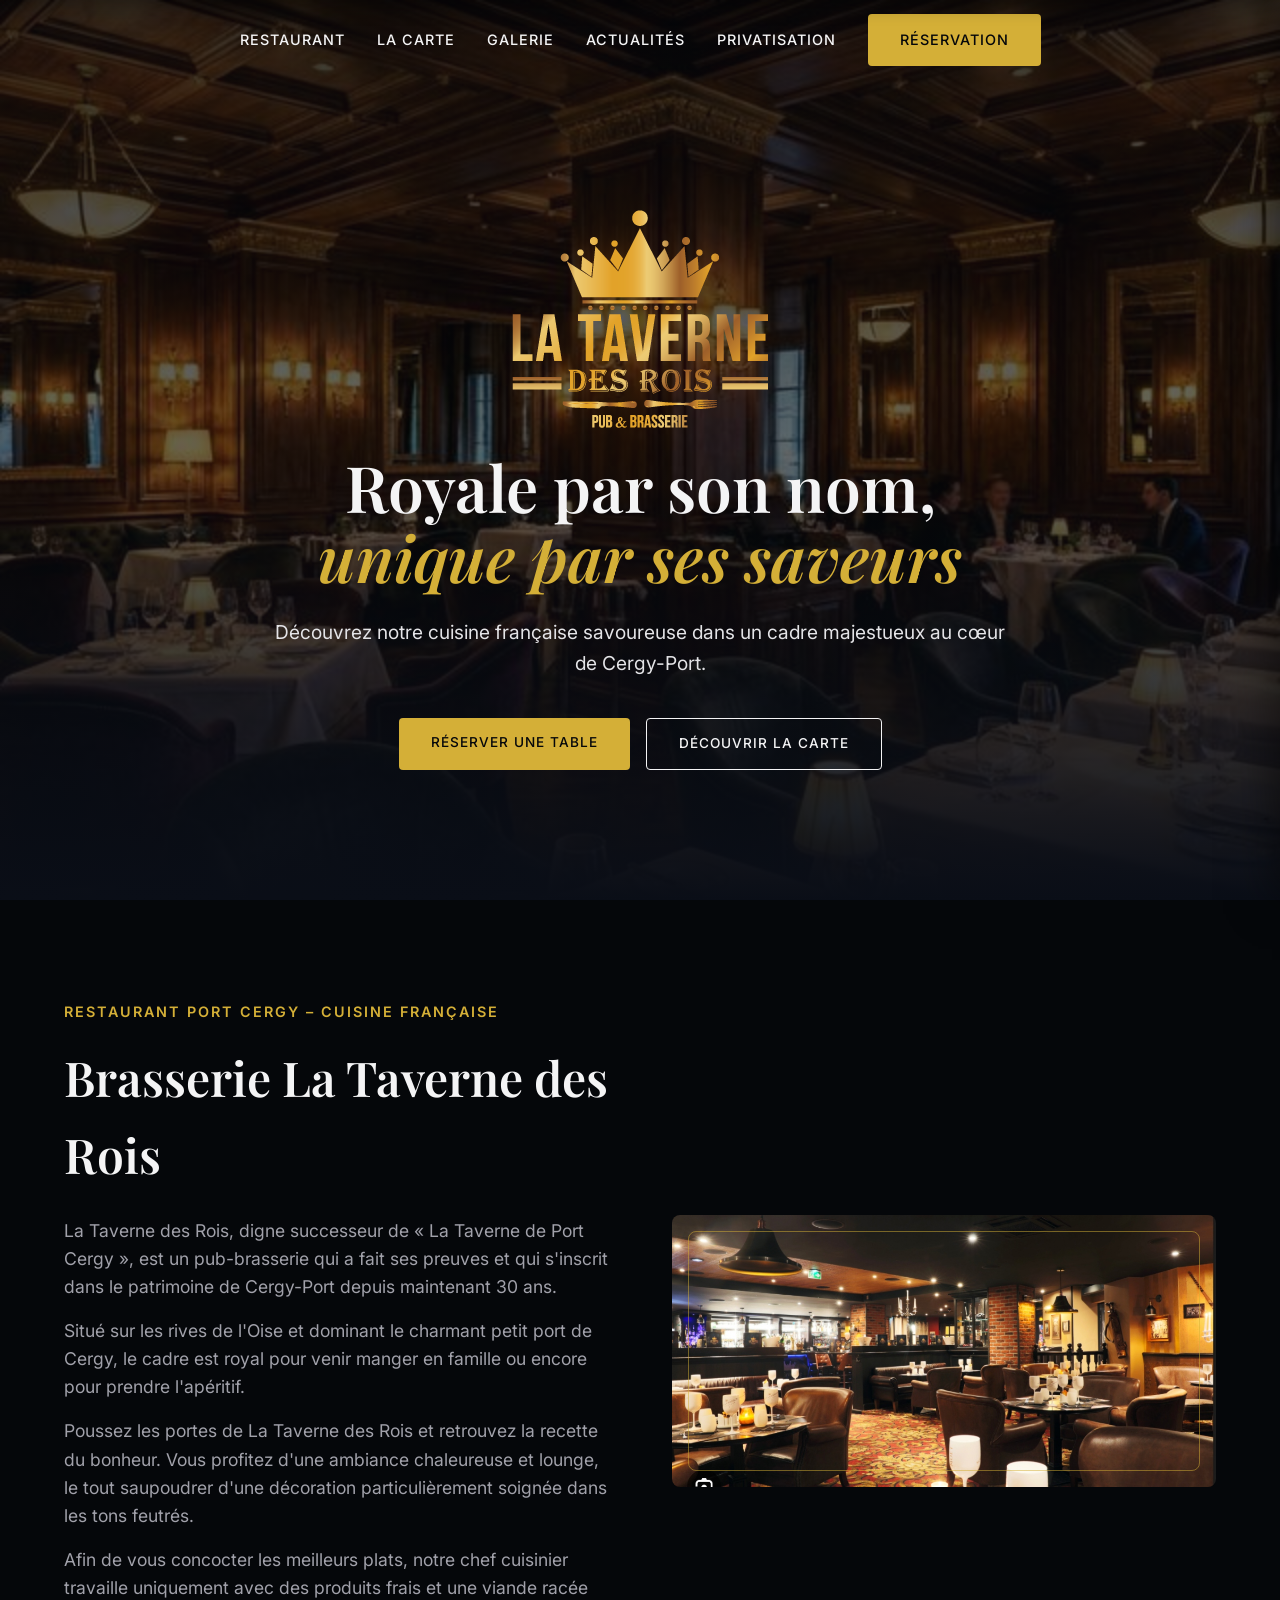
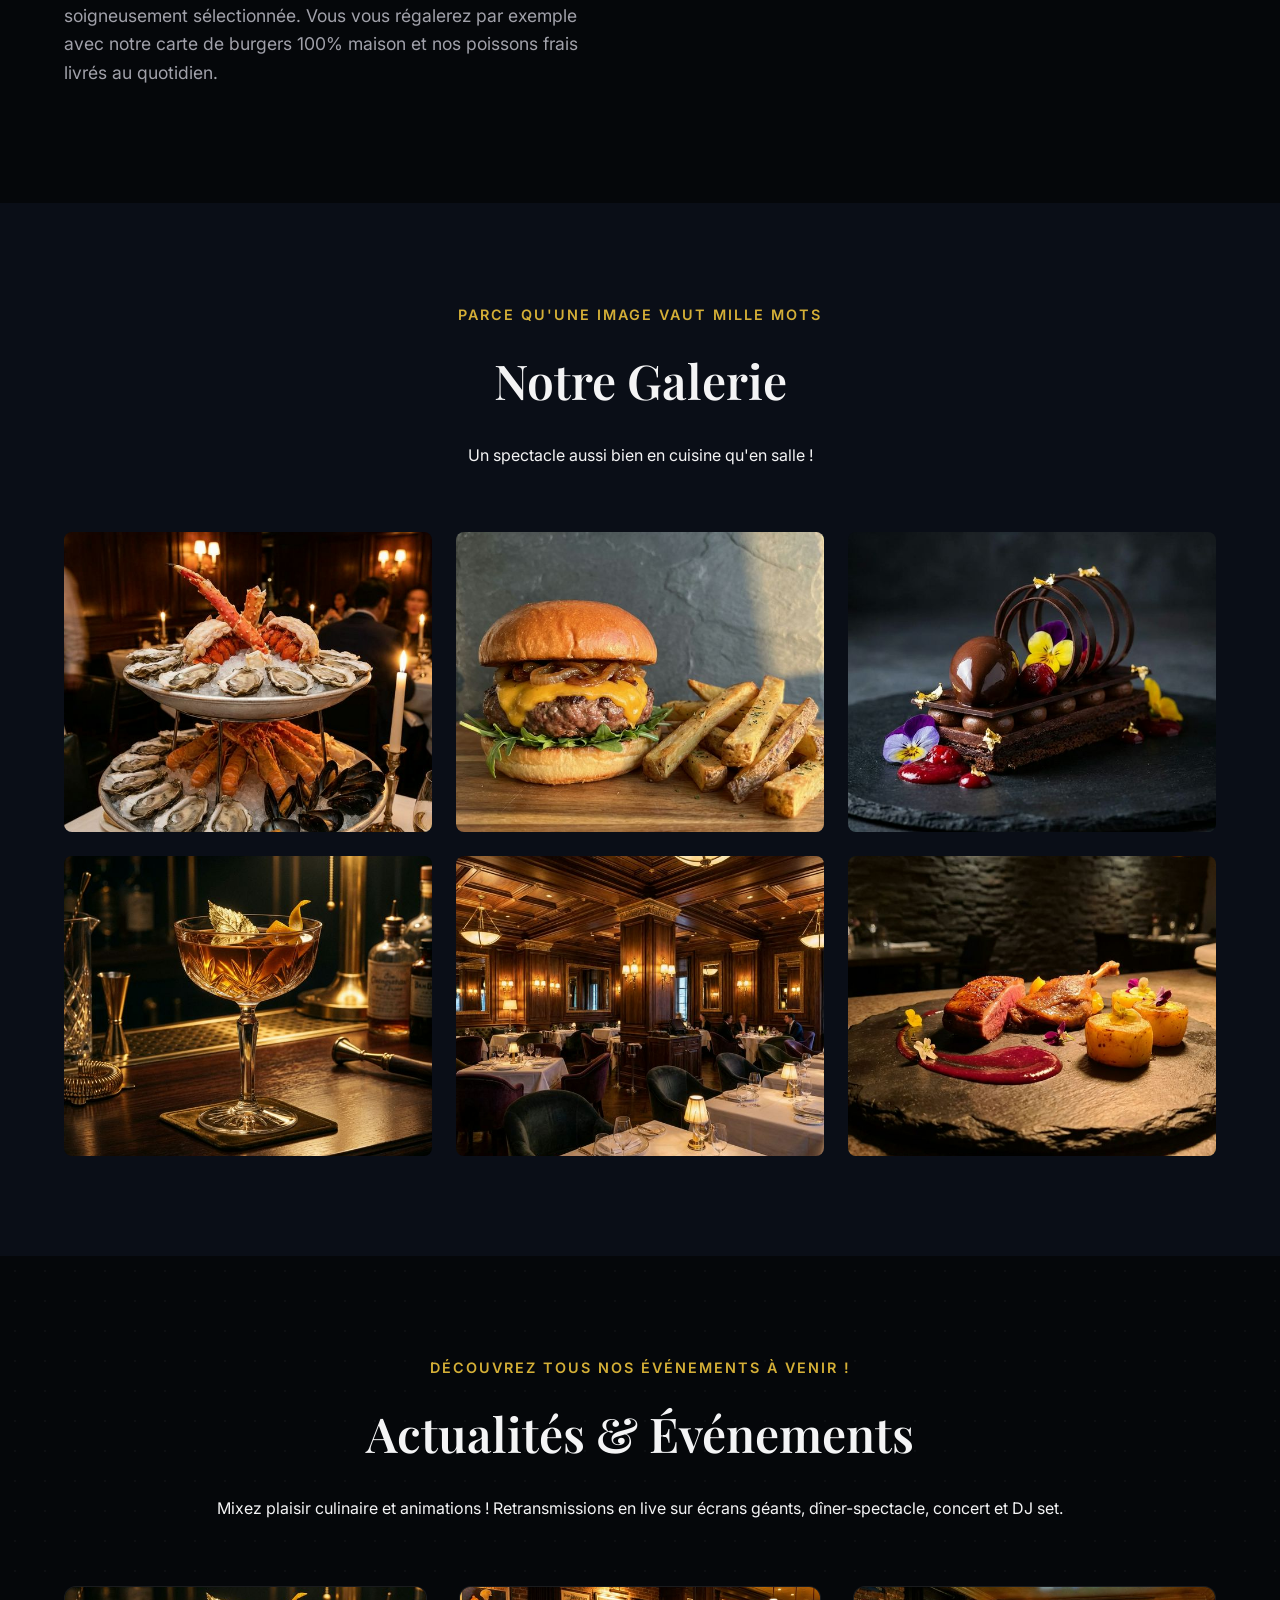
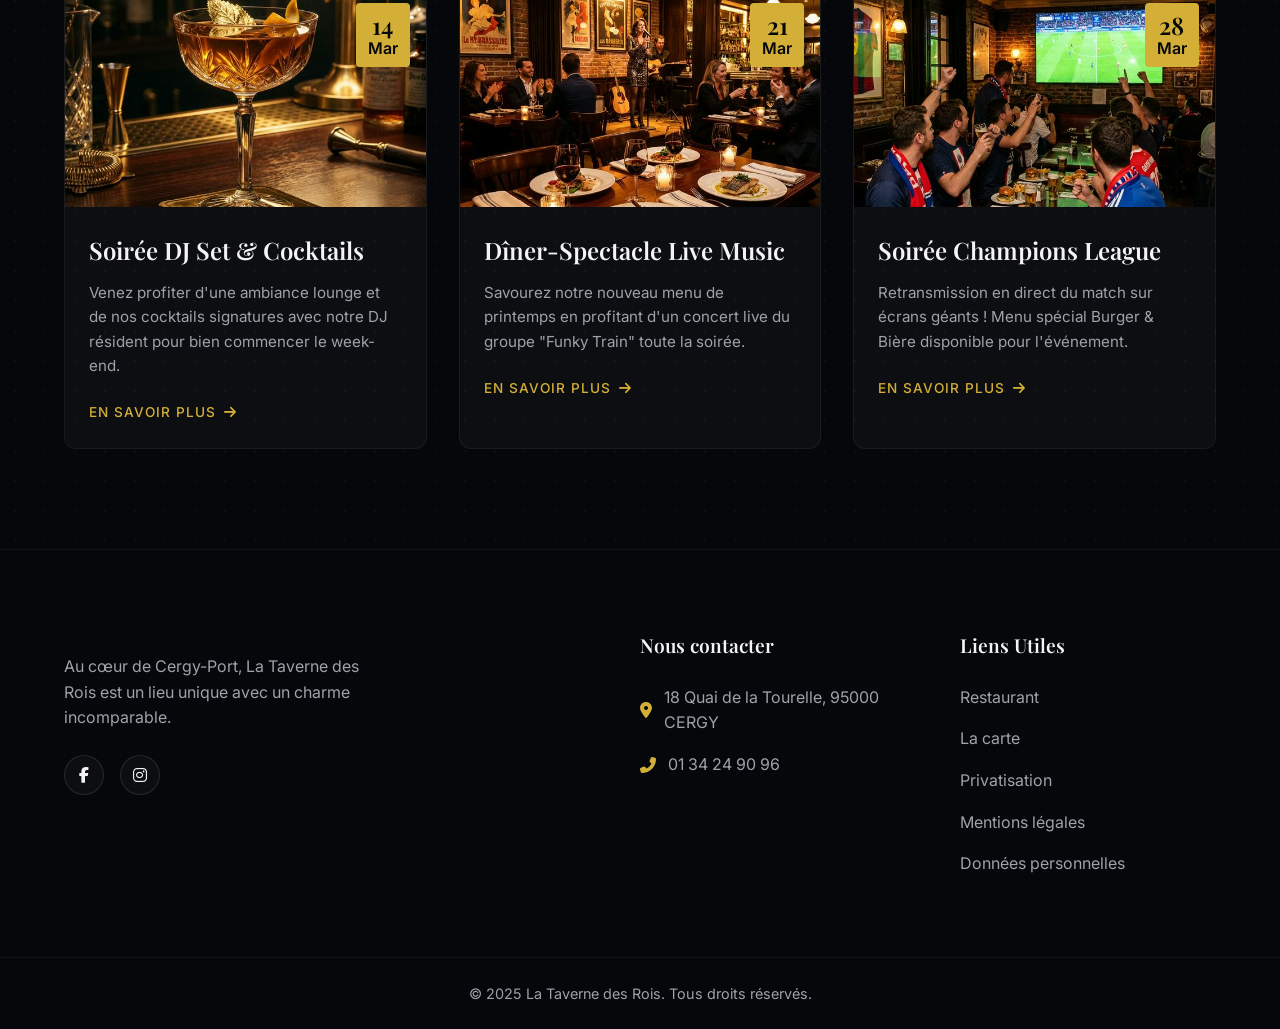
==== index.html @ 8be48af1 "🏰 La Taverne des Rois - Site complet avec CMS inline - Site restaurant premium avec thème royal (gol" ====
<!DOCTYPE html>
<html lang="fr">

<head>
    <meta charset="UTF-8">
    <meta name="viewport" content="width=device-width, initial-scale=1.0">
    <title>La Taverne des Rois - Restaurant Port Cergy</title>
    <meta name="description"
        content="Découvrez La Taverne des Rois, votre restaurant Port Cergy offrant une cuisine française savoureuse dans un cadre chaleureux en bord de l'Oise.">
    <!-- SEO -->
    <link rel="canonical" href="https://latavernedesrois.fr/">
    <link rel="alternate" hreflang="fr" href="https://latavernedesrois.fr/">
    <meta name="theme-color" content="#1a1a2e">
    <meta name="robots" content="index, follow">
    <!-- Favicon -->
    <link rel="icon" type="image/png" href="assets/images/logo_transparent.png">
    <link rel="apple-touch-icon" href="assets/images/logo_transparent.png">
    <!-- Open Graph (Facebook, WhatsApp, LinkedIn) -->
    <meta property="og:type" content="website">
    <meta property="og:title" content="La Taverne des Rois - Restaurant Port Cergy">
    <meta property="og:description"
        content="Découvrez La Taverne des Rois, votre restaurant Port Cergy offrant une cuisine française savoureuse dans un cadre chaleureux en bord de l'Oise.">
    <meta property="og:url" content="https://latavernedesrois.fr/">
    <meta property="og:image" content="https://latavernedesrois.fr/assets/images/hero_bg.png">
    <meta property="og:site_name" content="La Taverne des Rois">
    <meta property="og:locale" content="fr_FR">
    <!-- Google Fonts -->
    <link rel="preconnect" href="https://fonts.googleapis.com">
    <link rel="preconnect" href="https://fonts.gstatic.com" crossorigin>
    <link
        href="https://fonts.googleapis.com/css2?family=Playfair+Display:ital,wght@0,400;0,600;0,700;1,400&family=Inter:wght@300;400;500;600&display=swap"
        rel="stylesheet">
    <!-- FontAwesome for Icons -->
    <link rel="stylesheet" href="https://cdnjs.cloudflare.com/ajax/libs/font-awesome/6.4.0/css/all.min.css">
    <!-- Custom CSS -->
    <link rel="stylesheet" href="styles.css">
    <link rel="stylesheet" href="cms-editor.css">
</head>

<body>

    <!-- Header Navigation -->
    <header id="header">
        <div class="nav-container">

            <nav class="desktop-nav">
                <ul>
                    <li><a href="#restaurant">Restaurant</a></li>
                    <li><a href="#" class="open-menu-modal">La carte</a></li>
                    <li><a href="#galerie">Galerie</a></li>
                    <li><a href="#actualites">Actualités</a></li>
                    <li><a href="#" class="open-privatization-modal">Privatisation</a></li>
                    <li><a href="https://reservation.dish.co/widget/hydra-e025b23d-362b-4d54-89ee-29dfd908bef2"
                            target="_blank" class="btn-primary">Réservation</a></li>
                </ul>
            </nav>

            <button class="mobile-menu-btn">
                <i class="fas fa-bars"></i>
            </button>
        </div>
    </header>

    <!-- Mobile Navigation Menu -->
    <div class="mobile-nav-overlay" id="mobile-nav">
        <div class="mobile-nav-content">
            <button class="close-mobile-nav"><i class="fas fa-times"></i></button>
            <ul>
                <li><a href="#restaurant">Restaurant</a></li>
                <li><a href="#" class="open-menu-modal">La carte</a></li>
                <li><a href="#galerie">Galerie</a></li>
                <li><a href="#actualites">Actualités</a></li>
                <li><a href="#" class="open-privatization-modal">Privatisation</a></li>
                <li><a href="https://reservation.dish.co/widget/hydra-e025b23d-362b-4d54-89ee-29dfd908bef2"
                        target="_blank" class="btn-primary">Réservation</a></li>
            </ul>
        </div>
    </div>

    <!-- Hero Section -->
    <section class="hero">
        <div class="hero-bg">
            <img src="assets/images/hero_bg.png" alt="Intérieur de La Taverne des Rois">
            <div class="hero-overlay"></div>
        </div>
        <div class="hero-content">
            <img src="assets/images/logo_transparent.png" alt="La Taverne des Rois Logo" class="hero-logo fade-in-up">
            <h1 class="fade-in-up delay-1">Royale par son nom,<br><span>unique par ses saveurs</span></h1>
            <p class="fade-in-up delay-2">Découvrez notre cuisine française savoureuse dans un cadre majestueux au cœur
                de Cergy-Port.</p>
            <div class="hero-buttons fade-in-up delay-3">
                <a href="https://reservation.dish.co/widget/hydra-e025b23d-362b-4d54-89ee-29dfd908bef2" target="_blank"
                    class="btn-primary">Réserver une table</a>
                <a href="#" class="btn-secondary open-menu-modal">Découvrir la carte</a>
            </div>
        </div>
    </section>

    <!-- Restaurant Section -->
    <section id="restaurant" class="section dark-section">
        <div class="container double-col">
            <div class="text-content">
                <h3 class="subtitle">Restaurant Port Cergy – Cuisine française</h3>
                <h2>Brasserie La Taverne des Rois</h2>
                <p>La Taverne des Rois, digne successeur de « La Taverne de Port Cergy », est un pub-brasserie qui a
                    fait ses preuves et qui s’inscrit dans le patrimoine de Cergy-Port depuis maintenant 30 ans.</p>
                <p>Situé sur les rives de l’Oise et dominant le charmant petit port de Cergy, le cadre est royal pour
                    venir manger en famille ou encore pour prendre l’apéritif.</p>
                <p>Poussez les portes de La Taverne des Rois et retrouvez la recette du bonheur. Vous profitez d’une
                    ambiance chaleureuse et lounge, le tout saupoudrer d’une décoration particulièrement soignée dans
                    les tons feutrés.</p>
                <p>Afin de vous concocter les meilleurs plats, notre chef cuisinier travaille uniquement avec des
                    produits frais et une viande racée soigneusement sélectionnée. Vous vous régalerez par exemple avec
                    notre carte de burgers 100% maison et nos poissons frais livrés au quotidien.</p>
            </div>
            <div class="image-content">
                <div class="image-frame">
                    <img src="assets/images/restaurant_interior.jpg" alt="Intérieur La Taverne des Rois">
                </div>
            </div>
        </div>
    </section>

    <!-- Galerie Section -->
    <section id="galerie" class="section">
        <div class="container">
            <div class="section-header center">
                <h3 class="subtitle">Parce qu’une image vaut mille mots</h3>
                <h2>Notre Galerie</h2>
                <p>Un spectacle aussi bien en cuisine qu’en salle !</p>
            </div>
            <div class="gallery-grid">
                <div class="gallery-item tilt-effect">
                    <img src="assets/images/gallery_seafood.png" alt="Plateau de fruits de mer">
                    <div class="gallery-overlay"><i class="fas fa-search-plus"></i></div>
                </div>
                <div class="gallery-item tilt-effect">
                    <img src="assets/images/gallery_burger.png" alt="Burger Gourmet">
                    <div class="gallery-overlay"><i class="fas fa-search-plus"></i></div>
                </div>
                <div class="gallery-item tilt-effect">
                    <img src="assets/images/gallery_dessert.png" alt="Dessert Chocolat">
                    <div class="gallery-overlay"><i class="fas fa-search-plus"></i></div>
                </div>
                <div class="gallery-item tilt-effect">
                    <img src="assets/images/cocktail_1.png" alt="Cocktail élégant">
                    <div class="gallery-overlay"><i class="fas fa-search-plus"></i></div>
                </div>
                <div class="gallery-item tilt-effect">
                    <img src="assets/images/hero_bg.png" alt="Intérieur du restaurant">
                    <div class="gallery-overlay"><i class="fas fa-search-plus"></i></div>
                </div>
                <div class="gallery-item tilt-effect">
                    <img src="assets/images/dish_1.png" alt="Plat Gourmet">
                    <div class="gallery-overlay"><i class="fas fa-search-plus"></i></div>
                </div>
            </div>
        </div>
    </section>

    <!-- Actualités Section -->
    <section id="actualites" class="section dark-section pattern-bg">
        <div class="container">
            <div class="section-header center">
                <h3 class="subtitle">Découvrez tous nos événements à venir !</h3>
                <h2>Actualités & Événements</h2>
                <p>Mixez plaisir culinaire et animations ! Retransmissions en live sur écrans géants, dîner-spectacle,
                    concert et DJ set.</p>
            </div>
            <div class="news-grid">
                <!-- Fallback info since Instagram feed was broken -->
                <div class="news-card">
                    <div class="news-image">
                        <img src="assets/images/cocktail_1.png" alt="Soirée Cocktail">
                        <div class="news-date"><span>14</span>Mar</div>
                    </div>
                    <div class="news-content">
                        <h4>Soirée DJ Set & Cocktails</h4>
                        <p>Venez profiter d'une ambiance lounge et de nos cocktails signatures avec notre DJ résident
                            pour bien commencer le week-end.</p>
                        <a href="#" class="read-more">En savoir plus <i class="fas fa-arrow-right"></i></a>
                    </div>
                </div>
                <div class="news-card">
                    <div class="news-image">
                        <img src="assets/images/diner_spectacle.png" alt="Dîner-Spectacle Live Music">
                        <div class="news-date"><span>21</span>Mar</div>
                    </div>
                    <div class="news-content">
                        <h4>Dîner-Spectacle Live Music</h4>
                        <p>Savourez notre nouveau menu de printemps en profitant d'un concert live du groupe "Funky
                            Train" toute la soirée.</p>
                        <a href="#" class="read-more">En savoir plus <i class="fas fa-arrow-right"></i></a>
                    </div>
                </div>
                <div class="news-card">
                    <div class="news-image">
                        <img src="assets/images/champions_league.png" alt="Soirée Champions League">
                        <div class="news-date"><span>28</span>Mar</div>
                    </div>
                    <div class="news-content">
                        <h4>Soirée Champions League</h4>
                        <p>Retransmission en direct du match sur écrans géants ! Menu spécial Burger & Bière disponible
                            pour l'événement.</p>
                        <a href="#" class="read-more">En savoir plus <i class="fas fa-arrow-right"></i></a>
                    </div>
                </div>
            </div>
        </div>
    </section>

    <!-- Footer -->
    <footer class="footer">
        <div class="container footer-grid">
            <div class="footer-col brand-col">
                <p>Au cœur de Cergy-Port, La Taverne des Rois est un lieu unique avec un charme incomparable.</p>
                <div class="social-links">
                    <a href="https://www.facebook.com/latavernedesrois" target="_blank" aria-label="Facebook"><i
                            class="fab fa-facebook-f"></i></a>
                    <a href="https://www.instagram.com/latavernedesroiscergy" target="_blank" aria-label="Instagram"><i
                            class="fab fa-instagram"></i></a>
                </div>
            </div>
            <div class="footer-col contact-col">
                <h4>Nous contacter</h4>
                <ul class="contact-info">
                    <li><i class="fas fa-map-marker-alt"></i> 18 Quai de la Tourelle, 95000 CERGY</li>
                    <li><i class="fas fa-phone-alt"></i> <a href="tel:0134249096">01 34 24 90 96</a></li>
                </ul>
            </div>
            <div class="footer-col links-col">
                <h4>Liens Utiles</h4>
                <ul>
                    <li><a href="#restaurant">Restaurant</a></li>
                    <li><a href="#" class="open-menu-modal">La carte</a></li>
                    <li><a href="#" class="open-privatization-modal">Privatisation</a></li>
                    <li><a href="#">Mentions légales</a></li>
                    <li><a href="#">Données personnelles</a></li>
                </ul>
            </div>
        </div>
        <div class="footer-bottom">
            <p>Copyright © 2026 – Réalisé pour La Taverne des Rois</p>
        </div>
    </footer>

    <!-- MODALS -->

    <!-- Menu Modal (La Carte) -->
    <div class="modal" id="menu-modal">
        <div class="modal-backdrop close-menu-modal"></div>
        <div class="modal-content large-modal glass-effect">
            <button class="modal-close close-menu-modal"><i class="fas fa-times"></i></button>
            <div class="modal-header">
                <h2>La Carte</h2>
                <p class="subtitle">Des produits frais cuisinés avec amour !</p>
            </div>
            <div class="modal-body">
                <div class="menu-categories">
                    <button class="menu-tab active" data-target="platdujour">✨ Plat du Jour</button>
                    <button class="menu-tab" data-target="entrees">Entrées</button>
                    <button class="menu-tab" data-target="plats">Plats</button>
                    <button class="menu-tab" data-target="desserts">Desserts</button>
                    <button class="menu-tab" data-target="boissons">Boissons</button>
                </div>

                <div class="menu-items-grid">
                    <!-- Plat du Jour (Default) -->
                    <div class="menu-section active" id="menu-platdujour">
                        <div class="plat-du-jour-container">
                            <!-- Midi -->
                            <div class="pdj-block">
                                <h3 class="pdj-title"><i class="fas fa-sun"></i> Le Midi</h3>
                                <div class="pdj-items">
                                    <div class="pdj-item">
                                        <span class="pdj-label">Entrée du jour</span>
                                        <span class="pdj-name">Velouté de butternut, crème de châtaigne</span>
                                        <span class="pdj-price">8€</span>
                                    </div>
                                    <div class="pdj-item">
                                        <span class="pdj-label">Plat du jour</span>
                                        <span class="pdj-name">Suprême de volaille, jus réduit au thym, écrasé de pommes
                                            de terre</span>
                                        <span class="pdj-price">15€</span>
                                    </div>
                                    <div class="pdj-item">
                                        <span class="pdj-label">Dessert du jour</span>
                                        <span class="pdj-name">Tarte tatin tiède, boule de glace vanille</span>
                                        <span class="pdj-price">8€</span>
                                    </div>
                                    <div class="pdj-item">
                                        <span class="pdj-label">Cocktail du jour</span>
                                        <span class="pdj-name">Spritz Royal — Prosecco, Aperol, orange sanguine</span>
                                        <span class="pdj-price">9€</span>
                                    </div>
                                </div>
                            </div>
                            <!-- Soir -->
                            <div class="pdj-block">
                                <h3 class="pdj-title"><i class="fas fa-moon"></i> Le Soir</h3>
                                <div class="pdj-items">
                                    <div class="pdj-item">
                                        <span class="pdj-label">Entrée du jour</span>
                                        <span class="pdj-name">Tartare de saumon, avocat, agrumes</span>
                                        <span class="pdj-price">10€</span>
                                    </div>
                                    <div class="pdj-item">
                                        <span class="pdj-label">Plat du jour</span>
                                        <span class="pdj-name">Pavé de lieu noir, beurre citronné, riz basmati aux
                                            herbes</span>
                                        <span class="pdj-price">18€</span>
                                    </div>
                                    <div class="pdj-item">
                                        <span class="pdj-label">Dessert du jour</span>
                                        <span class="pdj-name">Moelleux au chocolat, cœur coulant, crème anglaise</span>
                                        <span class="pdj-price">9€</span>
                                    </div>
                                    <div class="pdj-item">
                                        <span class="pdj-label">Cocktail du jour</span>
                                        <span class="pdj-name">Old Fashioned du Roi — Bourbon, angostura, zeste
                                            d'orange</span>
                                        <span class="pdj-price">11€</span>
                                    </div>
                                </div>
                            </div>
                            <!-- Menus / Formules -->
                            <div class="pdj-block pdj-menus">
                                <h3 class="pdj-title"><i class="fas fa-crown"></i> Nos Formules</h3>
                                <div class="pdj-formules">
                                    <div class="pdj-formule-card">
                                        <h4>Menu Découverte</h4>
                                        <p>Entrée + Plat du jour <em>ou</em> Plat + Dessert du jour</p>
                                        <span class="pdj-formule-price">19€</span>
                                    </div>
                                    <div class="pdj-formule-card highlight">
                                        <div class="formule-badge">★ Populaire</div>
                                        <h4>Menu Royal</h4>
                                        <p>Entrée + Plat + Dessert du jour</p>
                                        <span class="pdj-formule-price">26€</span>
                                    </div>
                                    <div class="pdj-formule-card">
                                        <h4>Menu Complet</h4>
                                        <p>Entrée + Plat + Dessert + Cocktail du jour</p>
                                        <span class="pdj-formule-price">34€</span>
                                    </div>
                                </div>
                            </div>
                        </div>
                    </div>

                    <!-- Entrees -->
                    <div class="menu-section" id="menu-entrees" style="display: none;">
                        <div class="plat-du-jour-container">
                            <div class="pdj-block">
                                <h3 class="pdj-title"><i class="fas fa-leaf"></i> Les Entrées</h3>
                                <div class="pdj-items">
                                    <div class="pdj-item"><span class="pdj-label">Huîtres</span><span
                                            class="pdj-name">Huîtres Normandes Creuses N°3 — Les 6</span><span
                                            class="pdj-price">12,90€</span></div>
                                    <div class="pdj-item"><span class="pdj-label">Huîtres</span><span
                                            class="pdj-name">Huîtres Normandes Creuses N°3 — Les 12</span><span
                                            class="pdj-price">23,90€</span></div>
                                    <div class="pdj-item"><span class="pdj-label">Soupe</span><span
                                            class="pdj-name">Velouté du Moment</span><span
                                            class="pdj-price">9,90€</span></div>
                                    <div class="pdj-item"><span class="pdj-label">Saumon</span><span
                                            class="pdj-name">Fines tranches de saumon fumé par nos soins, salade
                                            d'herbes fraîches, pain brioché tiédi & pickles</span><span
                                            class="pdj-price">16,20€</span></div>
                                    <div class="pdj-item"><span class="pdj-label">Foie gras</span><span
                                            class="pdj-name">Foie gras de Canard Maison & son chutney du jour, pain
                                            brioché toasté</span><span class="pdj-price">19,20€</span></div>
                                    <div class="pdj-item"><span class="pdj-label">Classique</span><span
                                            class="pdj-name">Le Véritable Œuf Mayonnaise, condiments &
                                            pickles</span><span class="pdj-price">7,90€</span></div>
                                    <div class="pdj-item"><span class="pdj-label">Terrine</span><span
                                            class="pdj-name">Terrine du Chef, condiments</span><span
                                            class="pdj-price">8,90€</span></div>
                                    <div class="pdj-item"><span class="pdj-label">Maison</span><span
                                            class="pdj-name">Nems "Finger" Maison, sucrine & menthe fraîche</span><span
                                            class="pdj-price">8,90€</span></div>
                                </div>
                            </div>
                            <div class="pdj-block">
                                <h3 class="pdj-title"><i class="fas fa-seedling"></i> Nos Salades</h3>
                                <div class="pdj-items">
                                    <div class="pdj-item"><span class="pdj-label">Chèvre</span><span class="pdj-name">La
                                            Chèvre Chaud — Salade, noix, toast de chèvre chaud rôti, tomates, figues
                                            fraîches, miel doux</span><span class="pdj-price">18,00€</span></div>
                                    <div class="pdj-item"><span class="pdj-label">Poulet</span><span class="pdj-name">La
                                            Caesar Poulet — Salade, filet de poulet mariné, croûtons aillés, copeaux de
                                            parmesan, sauce César</span><span class="pdj-price">17,50€</span></div>
                                    <div class="pdj-item"><span class="pdj-label">Saumon</span><span class="pdj-name">La
                                            Caesar Saumon — Salade, saumon, croûtons aillés, copeaux de parmesan, sauce
                                            César</span><span class="pdj-price">18,50€</span></div>
                                </div>
                            </div>
                            <div class="pdj-block">
                                <h3 class="pdj-title"><i class="fas fa-utensils"></i> Planches à Partager</h3>
                                <div class="pdj-items">
                                    <div class="pdj-item"><span class="pdj-label">Apéro</span><span
                                            class="pdj-name">Flammekueche Gratinée — Fine pâte croustillante, lardons,
                                            oignons, crème fraîche, emmental</span><span class="pdj-price">12,90€</span>
                                    </div>
                                    <div class="pdj-item"><span class="pdj-label">Finger food</span><span
                                            class="pdj-name">Planche Finger Food — Chicken wings, mozzarella sticks,
                                            jalapeños, onion rings (par 12 / par 24)</span><span class="pdj-price">14€ /
                                            26€</span></div>
                                    <div class="pdj-item"><span class="pdj-label">Mixte</span><span
                                            class="pdj-name">Planche Taverne — Assortiment de charcuteries &
                                            fromages</span><span class="pdj-price">20,90€</span></div>
                                    <div class="pdj-item"><span class="pdj-label">Charcuterie</span><span
                                            class="pdj-name">Planche du Charcutier — Assortiment de
                                            charcuteries</span><span class="pdj-price">19,90€</span></div>
                                    <div class="pdj-item"><span class="pdj-label">Fromage</span><span
                                            class="pdj-name">Planche du Fromager — Assortiment de fromages</span><span
                                            class="pdj-price">19,90€</span></div>
                                </div>
                            </div>
                        </div>
                    </div>

                    <!-- Plats (Hidden) -->
                    <div class="menu-section" id="menu-plats" style="display: none;">
                        <div class="plat-du-jour-container">
                            <div class="pdj-block">
                                <h3 class="pdj-title"><i class="fas fa-hamburger"></i> Les Burgers</h3>
                                <p class="pdj-subtitle">Steaks hachés de bœuf frais, origine France (~150g), servis avec
                                    frites maison</p>
                                <div class="pdj-items">
                                    <div class="pdj-item"><span class="pdj-label">Classique</span><span
                                            class="pdj-name">L'Original — Steak, tomate fraîche, salade, oignon rouge,
                                            sauce burger, cheddar</span><span class="pdj-price">16,50€</span></div>
                                    <div class="pdj-item"><span class="pdj-label">Signature</span><span
                                            class="pdj-name">Le Signature — Effiloché de bœuf croustillant, oignons
                                            confits, salade, tomate, sauce tartare</span><span
                                            class="pdj-price">18,90€</span></div>
                                    <div class="pdj-item"><span class="pdj-label">Premium</span><span
                                            class="pdj-name">Le Burger des Rois — Steak, tomate, salade, oignon confit,
                                            gouda truffé</span><span class="pdj-price">19,90€</span></div>
                                    <div class="pdj-item"><span class="pdj-label">Poulet</span><span class="pdj-name">Le
                                            Chicken Burger — Filet de poulet pané, tomate, oignon confit,
                                            cheddar</span><span class="pdj-price">16,00€</span></div>
                                </div>
                            </div>
                            <div class="pdj-block">
                                <h3 class="pdj-title"><i class="fas fa-drumstick-bite"></i> Le Coin du Boucher</h3>
                                <p class="pdj-subtitle">Toutes nos viandes bovines sont d'origine française</p>
                                <div class="pdj-items">
                                    <div class="pdj-item"><span class="pdj-label">Bœuf</span><span
                                            class="pdj-name">Entrecôte de Bœuf (~300g), frites maison &
                                            salade</span><span class="pdj-price">27,60€</span></div>
                                    <div class="pdj-item"><span class="pdj-label">Agneau</span><span
                                            class="pdj-name">Souris d'Agneau Confite & son jus court, purée de patate
                                            douce au gingembre</span><span class="pdj-price">22,90€</span></div>
                                    <div class="pdj-item"><span class="pdj-label">Canard</span><span
                                            class="pdj-name">Confit de Canard Maison, pommes grenailles sautées à l'ail
                                            et persil</span><span class="pdj-price">21,80€</span></div>
                                    <div class="pdj-item"><span class="pdj-label">Tartare</span><span
                                            class="pdj-name">Tartare de Bœuf Charolais (~180g) au couteau, préparé par
                                            nos soins, frites maison</span><span class="pdj-price">18,50€</span></div>
                                    <div class="pdj-item"><span class="pdj-label">Bœuf</span><span class="pdj-name">Pavé
                                            de Cœur de Rumsteak (~180g), frites maison & salade</span><span
                                            class="pdj-price">19,80€</span></div>
                                    <div class="pdj-item"><span class="pdj-label">Bœuf</span><span
                                            class="pdj-name">Onglet de Bœuf (~180g) & son jus corsé, frites maison &
                                            salade</span><span class="pdj-price">18,90€</span></div>
                                    <div class="pdj-item"><span class="pdj-label">Volaille</span><span
                                            class="pdj-name">Suprême de Volaille & sa sauce poulette, cuisson basse
                                            température, légumes de saison</span><span class="pdj-price">17,80€</span>
                                    </div>
                                    <div class="pdj-item"><span class="pdj-label">Bœuf</span><span
                                            class="pdj-name">Croustillant de Bœuf & sa sauce tartare, purée
                                            gourmande</span><span class="pdj-price">18,90€</span></div>
                                    <div class="pdj-item"><span class="pdj-label">Porc</span><span
                                            class="pdj-name">Andouillette rôtie aux oignons confits, frites
                                            maison</span><span class="pdj-price">17,90€</span></div>
                                    <div class="pdj-item"><span class="pdj-label">Porc</span><span
                                            class="pdj-name">Jarret braisé à la bière & sa sauce au poivre, frites
                                            maison</span><span class="pdj-price">26,50€</span></div>
                                </div>
                            </div>
                            <div class="pdj-block">
                                <h3 class="pdj-title"><i class="fas fa-fish"></i> Les Poissons</h3>
                                <div class="pdj-items">
                                    <div class="pdj-item"><span class="pdj-label">Cabillaud</span><span
                                            class="pdj-name">Pavé de Cabillaud Nacré & son émulsion citronnelle, purée
                                            de patate douce au gingembre</span><span class="pdj-price">23,00€</span>
                                    </div>
                                    <div class="pdj-item"><span class="pdj-label">Bar</span><span class="pdj-name">Filet
                                            de Bar à la Plancha & son beurre nantais au curcuma, poêlée de
                                            blettes</span><span class="pdj-price">18,90€</span></div>
                                    <div class="pdj-item"><span class="pdj-label">Fish & Chips</span><span
                                            class="pdj-name">Fish & Chips Maison, frites & sauce tartare</span><span
                                            class="pdj-price">19,90€</span></div>
                                    <div class="pdj-item"><span class="pdj-label">Gambas</span><span
                                            class="pdj-name">Risotto aux Gambas & sa bisque, herbes fraîches & tuiles de
                                            parmesan</span><span class="pdj-price">19,90€</span></div>
                                </div>
                            </div>
                            <div class="pdj-block">
                                <h3 class="pdj-title"><i class="fas fa-beer"></i> Les Choucroutes</h3>
                                <p class="pdj-subtitle">Travaillée, assaisonnée et préparée par nos cuisiniers chaque
                                    jour</p>
                                <div class="pdj-items">
                                    <div class="pdj-item"><span class="pdj-label">Classique</span><span
                                            class="pdj-name">La Taverne — Saucisse de Francfort, saucisse fumée,
                                            poitrine fumée, saucisson à l'ail, PDT vapeur</span><span
                                            class="pdj-price">21,90€</span></div>
                                    <div class="pdj-item"><span class="pdj-label">Porc</span><span class="pdj-name">La
                                            Jarret — Jarret de porc, choucroute, pommes de terre vapeur</span><span
                                            class="pdj-price">26,50€</span></div>
                                    <div class="pdj-item"><span class="pdj-label">Mer</span><span class="pdj-name">La
                                            Choucroute de la Mer au Curcuma — Haddock, saumon, poisson blanc, moules,
                                            beurre nantais</span><span class="pdj-price">27,90€</span></div>
                                </div>
                            </div>
                            <div class="pdj-block">
                                <h3 class="pdj-title"><i class="fas fa-pizza-slice"></i> Les Pizzas</h3>
                                <div class="pdj-items">
                                    <div class="pdj-item"><span class="pdj-label">Classique</span><span
                                            class="pdj-name">La Reine — Sauce tomate, mozzarella, anchois, câpres,
                                            olives noires, origan</span><span class="pdj-price">17,50€</span></div>
                                    <div class="pdj-item"><span class="pdj-label">Végé</span><span class="pdj-name">La
                                            Végétarienne — Sauce tomate, mozzarella, tomate fraîche, poivrons,
                                            courgettes, aubergines</span><span class="pdj-price">16,50€</span></div>
                                    <div class="pdj-item"><span class="pdj-label">Premium</span><span
                                            class="pdj-name">La Parme — Sauce tomate, mozzarella, jambon cru, roquette,
                                            parmesan, balsamique</span><span class="pdj-price">17,50€</span></div>
                                    <div class="pdj-item"><span class="pdj-label">Fromage</span><span
                                            class="pdj-name">La Quatro Fromagi — Gorgonzola, chèvre, mozzarella,
                                            camembert</span><span class="pdj-price">17,00€</span></div>
                                </div>
                            </div>
                            <div class="pdj-block">
                                <h3 class="pdj-title"><i class="fas fa-globe-asia"></i> Autour du Monde</h3>
                                <div class="pdj-items">
                                    <div class="pdj-item"><span class="pdj-label">Gambas</span><span
                                            class="pdj-name">Wok de Gambas — Légumes croquants au wok, soja, gingembre,
                                            coriandre, sésame</span><span class="pdj-price">20,90€</span></div>
                                    <div class="pdj-item"><span class="pdj-label">Poulet</span><span
                                            class="pdj-name">Wok de Poulet — Légumes croquants au wok, soja, gingembre,
                                            coriandre, sésame</span><span class="pdj-price">19,90€</span></div>
                                    <div class="pdj-item"><span class="pdj-label">Végé</span><span class="pdj-name">Wok
                                            Végétarien — Légumes croquants au wok, coriandre, ail, sésame</span><span
                                            class="pdj-price">18,90€</span></div>
                                    <div class="pdj-item"><span class="pdj-label">Thaï</span><span
                                            class="pdj-name">Linguine de Bœuf façon Thaï — Linguine, émincé de bœuf,
                                            carottes, courgettes, soja, sésame</span><span
                                            class="pdj-price">19,30€</span></div>
                                </div>
                            </div>
                        </div>
                    </div>

                    <!-- Desserts (Hidden) -->
                    <div class="menu-section" id="menu-desserts" style="display: none;">
                        <div class="plat-du-jour-container">
                            <div class="pdj-block">
                                <h3 class="pdj-title"><i class="fas fa-birthday-cake"></i> Les Desserts Classiques</h3>
                                <div class="pdj-items">
                                    <div class="pdj-item"><span class="pdj-label">Fromage</span><span
                                            class="pdj-name">Assiette du Fromager — Brie truffé, tomme de Savoie, St
                                            Maure de Touraine</span><span class="pdj-price">8,90€</span></div>
                                    <div class="pdj-item"><span class="pdj-label">Exotique</span><span
                                            class="pdj-name">Crumble des Îles — Saveur passion avec morceaux de mangue &
                                            glace coco</span><span class="pdj-price">8,90€</span></div>
                                    <div class="pdj-item"><span class="pdj-label">Maison</span><span
                                            class="pdj-name">Paris Brest Maison — Chou, crème pralinée & éclats de
                                            noisettes</span><span class="pdj-price">8,90€</span></div>
                                    <div class="pdj-item"><span class="pdj-label">Maison</span><span
                                            class="pdj-name">Tarte Tatin Maison, crème fraîche</span><span
                                            class="pdj-price">8,90€</span></div>
                                    <div class="pdj-item"><span class="pdj-label">Maison</span><span
                                            class="pdj-name">Crème Brûlée Maison à la cassonade</span><span
                                            class="pdj-price">8,90€</span></div>
                                    <div class="pdj-item"><span class="pdj-label">Maison</span><span
                                            class="pdj-name">Tiramisu du Moment</span><span
                                            class="pdj-price">8,90€</span></div>
                                    <div class="pdj-item"><span class="pdj-label">Maison</span><span
                                            class="pdj-name">Clafoutis aux Pommes & Noix de Pécan, glace vanille &
                                            caramel beurre salé</span><span class="pdj-price">8,90€</span></div>
                                    <div class="pdj-item"><span class="pdj-label">Chef</span><span
                                            class="pdj-name">L'Incroyable Pain Perdu du Chef, glace vanille & caramel
                                            beurre salé</span><span class="pdj-price">8,90€</span></div>
                                    <div class="pdj-item"><span class="pdj-label">Classique</span><span
                                            class="pdj-name">Profiteroles au Chocolat, crème anglaise</span><span
                                            class="pdj-price">8,90€</span></div>
                                </div>
                            </div>
                            <div class="pdj-block">
                                <h3 class="pdj-title"><i class="fas fa-ice-cream"></i> Les Coupes Glacées</h3>
                                <div class="pdj-items">
                                    <div class="pdj-item"><span class="pdj-label">Classique</span><span
                                            class="pdj-name">Dame Blanche — 3 boules vanille, sauce chocolat chaud,
                                            crème fouettée</span><span class="pdj-price">8,90€</span></div>
                                    <div class="pdj-item"><span class="pdj-label">Liégeois</span><span
                                            class="pdj-name">Chocolat ou Café ou Caramel Liégeois, crème
                                            fouettée</span><span class="pdj-price">8,90€</span></div>
                                    <div class="pdj-item"><span class="pdj-label">Gourmand</span><span
                                            class="pdj-name">Coupe façon Bounty® — Sorbet cacao, crème glacée coco,
                                            chocolat chaud, coco râpée</span><span class="pdj-price">8,90€</span></div>
                                    <div class="pdj-item"><span class="pdj-label">Gourmand</span><span
                                            class="pdj-name">Coupe Vertige — Glacée pistache, menthe chocolat, chocolat
                                            chaud, cacahuètes</span><span class="pdj-price">8,90€</span></div>
                                    <div class="pdj-item"><span class="pdj-label">Gourmand</span><span
                                            class="pdj-name">Coupe façon Snickers® — Glacée cacahuète chocolat, vanille,
                                            caramel fleur de sel</span><span class="pdj-price">9,10€</span></div>
                                    <div class="pdj-item"><span class="pdj-label">Alcool</span><span
                                            class="pdj-name">L'After Eight — Menthe chocolat, chocolat noir, Get
                                            27</span><span class="pdj-price">9,20€</span></div>
                                    <div class="pdj-item"><span class="pdj-label">Alcool</span><span
                                            class="pdj-name">Colonel — 2 boules sorbet citron, vodka</span><span
                                            class="pdj-price">8,90€</span></div>
                                    <div class="pdj-item"><span class="pdj-label">Alcool</span><span
                                            class="pdj-name">Piña Colada Glacée — Sorbet ananas, coco, rhum blanc
                                            agricole</span><span class="pdj-price">8,90€</span></div>
                                </div>
                            </div>
                            <div class="pdj-block">
                                <h3 class="pdj-title"><i class="fas fa-cookie"></i> Crêpes & Gourmands</h3>
                                <div class="pdj-items">
                                    <div class="pdj-item"><span class="pdj-label">Crêpe</span><span
                                            class="pdj-name">Crêpe au Sucre</span><span class="pdj-price">5,50€</span>
                                    </div>
                                    <div class="pdj-item"><span class="pdj-label">Crêpe</span><span
                                            class="pdj-name">Crêpe Nutella® ou Chocolat ou Caramel</span><span
                                            class="pdj-price">7,00€</span></div>
                                    <div class="pdj-item"><span class="pdj-label">Crêpe</span><span
                                            class="pdj-name">Crêpe Nutella® ou Chocolat / Banane</span><span
                                            class="pdj-price">8,00€</span></div>
                                    <div class="pdj-item"><span class="pdj-label">Gourmand</span><span
                                            class="pdj-name">Café Gourmand</span><span class="pdj-price">9,50€</span>
                                    </div>
                                    <div class="pdj-item"><span class="pdj-label">Gourmand</span><span
                                            class="pdj-name">Thé Gourmand</span><span class="pdj-price">9,50€</span>
                                    </div>
                                    <div class="pdj-item"><span class="pdj-label">Gourmand</span><span
                                            class="pdj-name">Chocolat Gourmand</span><span
                                            class="pdj-price">9,50€</span></div>
                                    <div class="pdj-item"><span class="pdj-label">Gourmand</span><span
                                            class="pdj-name">Irish Coffee Gourmand</span><span
                                            class="pdj-price">13,20€</span></div>
                                </div>
                            </div>
                        </div>
                    </div>

                    <!-- Boissons (Hidden) -->
                    <div class="menu-section" id="menu-boissons" style="display: none;">
                        <div class="plat-du-jour-container">
                            <div class="pdj-block">
                                <h3 class="pdj-title"><i class="fas fa-cocktail"></i> Les Mojitos</h3>
                                <div class="pdj-items">
                                    <div class="pdj-item"><span class="pdj-label">Classique</span><span
                                            class="pdj-name">Mojito — Rhum, citron vert, cassonade, menthe,
                                            Perrier</span><span class="pdj-price">9,90€</span></div>
                                    <div class="pdj-item"><span class="pdj-label">Fruité</span><span
                                            class="pdj-name">Mojito Framboise — Rhum, citron vert, velours framboise,
                                            menthe</span><span class="pdj-price">11,00€</span></div>
                                    <div class="pdj-item"><span class="pdj-label">Fruité</span><span
                                            class="pdj-name">Mojito Passion — Rhum, citron vert, velours passion,
                                            menthe</span><span class="pdj-price">11,00€</span></div>
                                    <div class="pdj-item"><span class="pdj-label">Premium</span><span
                                            class="pdj-name">Mojito Royal — Rhum, citron vert, cassonade, menthe,
                                            Prosecco</span><span class="pdj-price">11,90€</span></div>
                                </div>
                            </div>
                            <div class="pdj-block">
                                <h3 class="pdj-title"><i class="fas fa-glass-cheers"></i> Nos Spritz</h3>
                                <div class="pdj-items">
                                    <div class="pdj-item"><span class="pdj-label">Classique</span><span
                                            class="pdj-name">Le Classique — Aperitivo, Prosecco, Perrier</span><span
                                            class="pdj-price">8,90€</span></div>
                                    <div class="pdj-item"><span class="pdj-label">Premium</span><span
                                            class="pdj-name">Premium Spritz Limoncello — Limoncello, Prosecco,
                                            Perrier</span><span class="pdj-price">9,30€</span></div>
                                    <div class="pdj-item"><span class="pdj-label">Premium</span><span
                                            class="pdj-name">Premium Spritz Saint Germain — Liqueur St Germain,
                                            Prosecco, Perrier</span><span class="pdj-price">10,90€</span></div>
                                </div>
                            </div>
                            <div class="pdj-block">
                                <h3 class="pdj-title"><i class="fas fa-magic"></i> Cocktails Signature</h3>
                                <div class="pdj-items">
                                    <div class="pdj-item"><span class="pdj-label">Signature</span><span
                                            class="pdj-name">Le Fantasme — Gin, velours de passion, liqueur St Germain,
                                            citron</span><span class="pdj-price">9,80€</span></div>
                                    <div class="pdj-item"><span class="pdj-label">Signature</span><span
                                            class="pdj-name">Bombay Sapphire & Tonic — Gin Bombay Sapphire, citron vert,
                                            Schweppes</span><span class="pdj-price">9,90€</span></div>
                                    <div class="pdj-item"><span class="pdj-label">Signature</span><span
                                            class="pdj-name">Chaleur Tropicale — Rhum, Malibu, Ginger Beer, velours
                                            passion</span><span class="pdj-price">9,60€</span></div>
                                    <div class="pdj-item"><span class="pdj-label">Signature</span><span
                                            class="pdj-name">Banana Forever — Malibu, Soho, purée de banane, jus
                                            d'ananas</span><span class="pdj-price">9,80€</span></div>
                                </div>
                            </div>
                            <div class="pdj-block">
                                <h3 class="pdj-title"><i class="fas fa-wine-glass-alt"></i> La Cave — Vins Rouges</h3>
                                <div class="pdj-items">
                                    <div class="pdj-item"><span class="pdj-label">Loire</span><span
                                            class="pdj-name">Saumur AOP — Cabernet Franc "Les Plantagenêts"</span><span
                                            class="pdj-price">25,00€</span></div>
                                    <div class="pdj-item"><span class="pdj-label">Languedoc</span><span
                                            class="pdj-name">Pic Saint-Loup AOP — "Altitude 192 - Terre
                                            Haute"</span><span class="pdj-price">32,80€</span></div>
                                    <div class="pdj-item"><span class="pdj-label">Beaujolais</span><span
                                            class="pdj-name">Brouilly AOC — "Château des Tours"</span><span
                                            class="pdj-price">30,90€</span></div>
                                    <div class="pdj-item"><span class="pdj-label">Bordeaux</span><span
                                            class="pdj-name">Haut-Médoc AOC — "Château Victoria"</span><span
                                            class="pdj-price">32,90€</span></div>
                                    <div class="pdj-item"><span class="pdj-label">Bordeaux</span><span
                                            class="pdj-name">Montagne Saint-Émilion AOC — "Château Bel-Air"</span><span
                                            class="pdj-price">29,90€</span></div>
                                    <div class="pdj-item"><span class="pdj-label">Bordeaux</span><span
                                            class="pdj-name">Saint-Estèphe AOC — "Château Rocher Coutelin"</span><span
                                            class="pdj-price">49,00€</span></div>
                                </div>
                            </div>
                            <div class="pdj-block">
                                <h3 class="pdj-title"><i class="fas fa-wine-bottle"></i> Vins Blancs & Rosés</h3>
                                <div class="pdj-items">
                                    <div class="pdj-item"><span class="pdj-label">Bourgogne</span><span
                                            class="pdj-name">Bourgogne Blanc Aligoté AOC — "Les Planchants"</span><span
                                            class="pdj-price">28,90€</span></div>
                                    <div class="pdj-item"><span class="pdj-label">Bourgogne</span><span
                                            class="pdj-name">Chablis AOP — "Famille Gueguen"</span><span
                                            class="pdj-price">41,00€</span></div>
                                    <div class="pdj-item"><span class="pdj-label">Alsace</span><span
                                            class="pdj-name">Riesling AOC — "Hans Schaeffer"</span><span
                                            class="pdj-price">25,00€</span></div>
                                    <div class="pdj-item"><span class="pdj-label">Alsace</span><span
                                            class="pdj-name">Gewurztraminer AOC — "Hans Schaeffer"</span><span
                                            class="pdj-price">32,90€</span></div>
                                    <div class="pdj-item"><span class="pdj-label">Rosé</span><span
                                            class="pdj-name">Côtes de Provence AOC — "Soif de Pampa"</span><span
                                            class="pdj-price">27,90€</span></div>
                                    <div class="pdj-item"><span class="pdj-label">Rosé</span><span class="pdj-name">Côte
                                            de Provence AOC — "Minuty Prestige"</span><span
                                            class="pdj-price">44,90€</span></div>
                                </div>
                            </div>
                            <div class="pdj-block">
                                <h3 class="pdj-title"><i class="fas fa-star"></i> Champagnes & Effervescents</h3>
                                <div class="pdj-items">
                                    <div class="pdj-item"><span class="pdj-label">Prosecco</span><span
                                            class="pdj-name">Prosecco Extra Dry (verre / bouteille)</span><span
                                            class="pdj-price">5,90€ / 32,90€</span></div>
                                    <div class="pdj-item"><span class="pdj-label">Champagne</span><span
                                            class="pdj-name">Champagne Sélection Maison (verre / bouteille)</span><span
                                            class="pdj-price">9€ / 55€</span></div>
                                    <div class="pdj-item"><span class="pdj-label">Prestige</span><span
                                            class="pdj-name">R de Ruinart</span><span class="pdj-price">150,00€</span>
                                    </div>
                                </div>
                            </div>
                        </div>
                    </div>
                </div>
            </div>
            <div class="modal-footer">
                <a href="https://latavernedesrois.fr/wp-content/uploads/2025/02/Menu-25x33-AH-2025-1.pdf"
                    target="_blank" class="btn-outline"><i class="fas fa-file-pdf"></i> Télécharger la carte
                    complète</a>
            </div>
        </div>
    </div>

    <!-- Privatization Modal -->
    <div class="modal" id="privatization-modal">
        <div class="modal-backdrop close-privatization-modal"></div>
        <div class="modal-content form-modal glass-effect">
            <button class="modal-close close-privatization-modal"><i class="fas fa-times"></i></button>
            <div class="modal-header">
                <h2>Privatisation</h2>
                <p class="subtitle">Gagnez du temps et de l’argent, en privatisant La Taverne des Rois</p>
            </div>
            <div class="modal-body">
                <form id="privatization-form" class="custom-form">
                    <div class="form-row">
                        <div class="form-group">
                            <label for="nom">Nom*</label>
                            <input type="text" id="nom" required placeholder="Votre nom">
                        </div>
                        <div class="form-group">
                            <label for="prenom">Prénom*</label>
                            <input type="text" id="prenom" required placeholder="Votre prénom">
                        </div>
                    </div>
                    <div class="form-row">
                        <div class="form-group">
                            <label for="tel">Téléphone*</label>
                            <input type="tel" id="tel" required placeholder="06 12 34 56 78">
                        </div>
                        <div class="form-group">
                            <label for="email">Adresse e-mail*</label>
                            <input type="email" id="email" required placeholder="email@exemple.com">
                        </div>
                    </div>
                    <div class="form-row">
                        <div class="form-group">
                            <label for="date">Date souhaitée*</label>
                            <input type="date" id="date" required>
                        </div>
                        <div class="form-group">
                            <label for="heure">Heure*</label>
                            <select id="heure" required>
                                <option value="" disabled selected>Sélectionnez une heure</option>
                                <option value="11h">11h00</option>
                                <option value="12h">12h00</option>
                                <option value="13h">13h00</option>
                                <option value="19h">19h00</option>
                                <option value="20h">20h00</option>
                                <option value="21h">21h00</option>
                                <option value="autre">Autre (préciser en commentaire)</option>
                            </select>
                        </div>
                    </div>
                    <div class="form-row">
                        <div class="form-group">
                            <label for="personnes">Nombre de personnes* (30 à 250)</label>
                            <input type="number" id="personnes" min="30" max="250" required placeholder="Ex: 50">
                        </div>
                        <div class="form-group">
                            <label for="budget">Budget par personne</label>
                            <input type="number" id="budget" placeholder="Min. 25€">
                        </div>
                    </div>
                    <div class="form-group full-width">
                        <label for="message">Commentaire</label>
                        <textarea id="message" rows="3" placeholder="Parlez-nous de votre événement..."></textarea>
                    </div>
                    <div class="form-submit">
                        <button type="submit" class="btn-primary full-width">Envoyer la demande</button>
                    </div>
                </form>
                <div id="form-success-msg" style="display: none;" class="success-message">
                    <i class="fas fa-check-circle"></i>
                    <h3>Demande envoyée !</h3>
                    <p>Nous vous recontacterons dans les plus brefs délais.</p>
                </div>
            </div>
        </div>
    </div>

    <!-- Reservation links now point directly to the real Dish widget -->

    <!-- Gallery Lightbox -->
    <div id="gallery-lightbox" class="lightbox">
        <div class="lightbox-backdrop"></div>
        <button class="lightbox-close"><i class="fas fa-times"></i></button>
        <button class="lightbox-prev"><i class="fas fa-chevron-left"></i></button>
        <button class="lightbox-next"><i class="fas fa-chevron-right"></i></button>
        <div class="lightbox-content">
            <img id="lightbox-img" src="" alt="Photo agrandie">
        </div>
    </div>

    <!-- Scripts -->
    <script src="script.js"></script>
    <script src="cms-editor.js"></script>
</body>

</html>
---- styles.css ----
:root {
    /* Colors */
    --primary-color: #D4AF37;
    /* Metallic Gold */
    --primary-dark: #b5952f;
    --bg-dark: #0a0e17;
    /* Deep Navy/Charcoal */
    --bg-darker: #05070a;
    --bg-card: rgba(255, 255, 255, 0.03);
    --text-light: #f4f4f5;
    --text-muted: #a1a1aa;
    --border-color: rgba(212, 175, 55, 0.2);

    /* Typography */
    --font-heading: 'Playfair Display', serif;
    --font-body: 'Inter', sans-serif;

    /* Spacing & Layout */
    --section-padding: 100px 0;
    --container-width: 1200px;
    --header-height: 80px;

    /* Transitions */
    --transition-fast: 0.3s ease;
    --transition-slow: 0.6s cubic-bezier(0.16, 1, 0.3, 1);
}

* {
    margin: 0;
    padding: 0;
    box-sizing: border-box;
}

html {
    scroll-behavior: smooth;
}

body {
    font-family: var(--font-body);
    background-color: var(--bg-dark);
    color: var(--text-light);
    line-height: 1.6;
    overflow-x: hidden;
}

h1,
h2,
h3,
h4,
.logo {
    font-family: var(--font-heading);
    font-weight: 600;
}

a {
    color: inherit;
    text-decoration: none;
    transition: var(--transition-fast);
}

ul {
    list-style: none;
}

.container {
    max-width: var(--container-width);
    margin: 0 auto;
    padding: 0 24px;
}

.section {
    padding: var(--section-padding);
}

.dark-section {
    background-color: var(--bg-darker);
}

/* ---------------------------------
   BUTTONS
--------------------------------- */
.btn-primary,
.btn-secondary,
.btn-outline,
.btn-dish-submit {
    display: inline-block;
    padding: 14px 32px;
    font-family: var(--font-body);
    font-weight: 500;
    letter-spacing: 1px;
    text-transform: uppercase;
    font-size: 0.85rem;
    border-radius: 4px;
    cursor: pointer;
    transition: var(--transition-fast);
    text-align: center;
    border: none;
}

.btn-primary {
    background: var(--primary-color);
    color: var(--bg-darker);
}

.btn-primary:hover {
    background: var(--primary-dark);
    transform: translateY(-2px);
    box-shadow: 0 10px 20px rgba(212, 175, 55, 0.2);
}

.btn-secondary {
    background: transparent;
    color: var(--text-light);
    border: 1px solid var(--text-light);
}

.btn-secondary:hover {
    background: var(--text-light);
    color: var(--bg-darker);
    transform: translateY(-2px);
}

.btn-outline {
    background: transparent;
    color: var(--primary-color);
    border: 1px solid var(--primary-color);
}

.btn-outline:hover {
    background: var(--primary-color);
    color: var(--bg-darker);
}

.full-width {
    width: 100%;
}

/* ---------------------------------
   HEADER & NAVIGATION
--------------------------------- */
header {
    position: fixed;
    top: 0;
    left: 0;
    width: 100%;
    height: var(--header-height);
    z-index: 1000;
    transition: var(--transition-fast);
    background: transparent;
}

header.scrolled {
    background: rgba(5, 7, 10, 0.95);
    backdrop-filter: blur(10px);
    box-shadow: 0 4px 30px rgba(0, 0, 0, 0.5);
    border-bottom: 1px solid var(--border-color);
}

.nav-container {
    max-width: var(--container-width);
    margin: 0 auto;
    padding: 0 24px;
    display: flex;
    justify-content: center;
    align-items: center;
    height: 100%;
}

.logo a {
    font-size: 1.8rem;
    color: var(--text-light);
    display: flex;
    flex-direction: column;
    line-height: 1;
}

.logo span {
    font-size: 0.9rem;
    color: var(--primary-color);
    font-family: var(--font-body);
    letter-spacing: 2px;
    text-transform: uppercase;
}

.desktop-nav ul {
    display: flex;
    align-items: center;
    gap: 32px;
}

.desktop-nav a {
    font-size: 0.9rem;
    font-weight: 500;
    text-transform: uppercase;
    letter-spacing: 1px;
    position: relative;
}

.desktop-nav a:not(.btn-primary)::after {
    content: '';
    position: absolute;
    bottom: -4px;
    left: 0;
    width: 0;
    height: 1px;
    background: var(--primary-color);
    transition: var(--transition-fast);
}

.desktop-nav a:not(.btn-primary):hover::after {
    width: 100%;
}

.desktop-nav a:not(.btn-primary):hover {
    color: var(--primary-color);
}

.mobile-menu-btn {
    display: none;
    background: none;
    border: none;
    color: var(--text-light);
    font-size: 1.5rem;
    cursor: pointer;
}

/* Mobile Nav */
.mobile-nav-overlay {
    position: fixed;
    top: 0;
    right: -100%;
    width: 100%;
    height: 100vh;
    background: rgba(5, 7, 10, 0.98);
    z-index: 2000;
    transition: var(--transition-slow);
    display: flex;
    align-items: center;
    justify-content: center;
    backdrop-filter: blur(10px);
}

.mobile-nav-overlay.active {
    right: 0;
}

.close-mobile-nav {
    position: absolute;
    top: 32px;
    right: 32px;
    background: none;
    border: none;
    color: var(--text-light);
    font-size: 2rem;
    cursor: pointer;
}

.mobile-nav-content ul {
    text-align: center;
    display: flex;
    flex-direction: column;
    gap: 24px;
}

.mobile-nav-content a {
    font-family: var(--font-heading);
    font-size: 2rem;
    color: var(--text-light);
}

.mobile-nav-content a:hover {
    color: var(--primary-color);
}

.mobile-nav-content .btn-primary {
    margin-top: 16px;
    font-family: var(--font-body);
    font-size: 1rem;
}

/* ---------------------------------
   HERO SECTION
--------------------------------- */
.hero {
    height: 100vh;
    position: relative;
    display: flex;
    align-items: center;
    justify-content: center;
    text-align: center;
    padding-top: var(--header-height);
}

.hero-bg {
    position: absolute;
    top: 0;
    left: 0;
    width: 100%;
    height: 100%;
    z-index: -1;
}

.hero-bg img {
    width: 100%;
    height: 100%;
    object-fit: cover;
}

.hero-overlay {
    position: absolute;
    top: 0;
    left: 0;
    width: 100%;
    height: 100%;
    background: linear-gradient(to bottom, rgba(5, 7, 10, 0.8) 0%, rgba(5, 7, 10, 0.6) 50%, var(--bg-dark) 100%);
}

.hero-content {
    max-width: 800px;
    padding: 0 24px;
}

.hero h1 {
    font-size: clamp(3rem, 5vw, 5rem);
    line-height: 1.1;
    margin-bottom: 24px;
}

.hero h1 span {
    color: var(--primary-color);
    font-style: italic;
}

.hero p {
    font-size: 1.2rem;
    color: #e4e4e7;
    margin-bottom: 40px;
}

.hero-buttons {
    display: flex;
    justify-content: center;
    gap: 16px;
}

/* ---------------------------------
   SECTIONS COMMON
--------------------------------- */
.section-header {
    margin-bottom: 64px;
}

.section-header.center {
    text-align: center;
}

.subtitle {
    color: var(--primary-color);
    font-family: var(--font-body);
    font-size: 0.9rem;
    text-transform: uppercase;
    letter-spacing: 2px;
    margin-bottom: 16px;
}

.section h2 {
    font-size: 3rem;
    margin-bottom: 24px;
}

.double-col {
    display: grid;
    grid-template-columns: 1fr 1fr;
    gap: 64px;
    align-items: center;
}

.text-content p {
    margin-bottom: 16px;
    color: var(--text-muted);
    font-size: 1.1rem;
}

.image-frame {
    position: relative;
    border-radius: 8px;
    overflow: hidden;
}

.image-frame::before {
    content: '';
    position: absolute;
    inset: 16px;
    border: 1px solid var(--primary-color);
    z-index: 1;
    pointer-events: none;
    border-radius: inherit;
    opacity: 0.5;
}

.image-frame img {
    width: 100%;
    height: 100%;
    display: block;
    object-fit: cover;
    transition: transform 0.6s ease;
}

.image-frame:hover img {
    transform: scale(1.05);
}

/* ---------------------------------
   GALERIE
--------------------------------- */
.gallery-grid {
    display: grid;
    grid-template-columns: repeat(auto-fit, minmax(300px, 1fr));
    gap: 24px;
}

.gallery-item {
    position: relative;
    border-radius: 8px;
    overflow: hidden;
    height: 300px;
    cursor: pointer;
}

.gallery-item img {
    width: 100%;
    height: 100%;
    object-fit: cover;
    transition: var(--transition-slow);
}

.gallery-overlay {
    position: absolute;
    inset: 0;
    background: rgba(5, 7, 10, 0.6);
    display: flex;
    align-items: center;
    justify-content: center;
    opacity: 0;
    transition: var(--transition-fast);
}

.gallery-overlay i {
    color: var(--primary-color);
    font-size: 2rem;
    transform: translateY(20px);
    transition: var(--transition-fast);
}

.gallery-item:hover img {
    transform: scale(1.1);
}

.gallery-item:hover .gallery-overlay {
    opacity: 1;
}

.gallery-item:hover .gallery-overlay i {
    transform: translateY(0);
}

/* ---------------------------------
   ACTUALITÉS
--------------------------------- */
.pattern-bg {
    background-image: radial-gradient(var(--bg-card) 1px, transparent 1px);
    background-size: 30px 30px;
}

.news-grid {
    display: grid;
    grid-template-columns: repeat(3, 1fr);
    gap: 32px;
}

.news-card {
    background: var(--bg-card);
    border: 1px solid rgba(255, 255, 255, 0.05);
    border-radius: 12px;
    overflow: hidden;
    transition: var(--transition-fast);
}

.news-card:hover {
    transform: translateY(-10px);
    border-color: var(--border-color);
    box-shadow: 0 20px 40px rgba(0, 0, 0, 0.5);
}

.news-image {
    position: relative;
    height: 220px;
}

.news-image img {
    width: 100%;
    height: 100%;
    object-fit: cover;
}

.news-date {
    position: absolute;
    top: 16px;
    right: 16px;
    background: var(--primary-color);
    color: var(--bg-darker);
    padding: 8px 12px;
    border-radius: 4px;
    text-align: center;
    font-weight: 600;
    line-height: 1.2;
}

.news-date span {
    display: block;
    font-size: 1.5rem;
    font-family: var(--font-heading);
}

.news-content {
    padding: 24px;
}

.news-content h4 {
    font-size: 1.5rem;
    margin-bottom: 12px;
}

.news-content p {
    color: var(--text-muted);
    margin-bottom: 24px;
    font-size: 0.95rem;
}

.read-more {
    color: var(--primary-color);
    font-weight: 500;
    display: flex;
    align-items: center;
    gap: 8px;
    text-transform: uppercase;
    font-size: 0.85rem;
    letter-spacing: 1px;
}

.read-more:hover {
    gap: 12px;
}

/* ---------------------------------
   FOOTER
--------------------------------- */
.footer {
    background: var(--bg-darker);
    padding: 80px 0 24px;
    border-top: 1px solid rgba(255, 255, 255, 0.05);
}

.footer-grid {
    display: grid;
    grid-template-columns: 2fr 1fr 1fr;
    gap: 64px;
    margin-bottom: 64px;
}

.brand-col p {
    margin: 24px 0;
    color: var(--text-muted);
    max-width: 300px;
}

.social-links {
    display: flex;
    gap: 16px;
}

.social-links a {
    width: 40px;
    height: 40px;
    border-radius: 50%;
    background: var(--bg-card);
    display: flex;
    align-items: center;
    justify-content: center;
    border: 1px solid rgba(255, 255, 255, 0.1);
}

.social-links a:hover {
    background: var(--primary-color);
    color: var(--bg-darker);
    border-color: var(--primary-color);
}

.footer h4 {
    font-size: 1.2rem;
    margin-bottom: 24px;
    color: var(--text-light);
}

.contact-info li,
.links-col li {
    margin-bottom: 16px;
    color: var(--text-muted);
    display: flex;
    align-items: center;
    gap: 12px;
}

.contact-info i {
    color: var(--primary-color);
}

.links-col a:hover {
    color: var(--primary-color);
}

.footer-bottom {
    text-align: center;
    padding-top: 24px;
    border-top: 1px solid rgba(255, 255, 255, 0.05);
    color: var(--text-muted);
    font-size: 0.9rem;
}

/* ---------------------------------
   MODALS (Glassmorphism & Premium)
--------------------------------- */
.modal {
    position: fixed;
    inset: 0;
    z-index: 3000;
    display: flex;
    align-items: center;
    justify-content: center;
    opacity: 0;
    pointer-events: none;
    transition: var(--transition-fast);
}

.modal.active {
    opacity: 1;
    pointer-events: auto;
}

.modal-backdrop {
    position: absolute;
    inset: 0;
    background: rgba(0, 0, 0, 0.8);
    backdrop-filter: blur(8px);
}

.modal-content {
    position: relative;
    width: 90%;
    max-height: 90vh;
    border-radius: 16px;
    overflow-y: auto;
    z-index: 1;
    transform: translateY(20px);
    transition: transform var(--transition-fast);
}

.modal.active .modal-content {
    transform: translateY(0);
}

.glass-effect {
    background: rgba(10, 14, 23, 0.95);
    border: 1px solid rgba(212, 175, 55, 0.2);
    box-shadow: 0 25px 50px -12px rgba(0, 0, 0, 0.5);
    padding: 40px;
}

.large-modal {
    max-width: 900px;
}

.form-modal {
    max-width: 600px;
}

.dish-modal {
    max-width: 450px;
    background: #fff;
    color: #333;
    padding: 0;
    border-radius: 12px;
    overflow: hidden;
}

.modal-close {
    position: absolute;
    top: 20px;
    right: 20px;
    background: rgba(255, 255, 255, 0.1);
    border: none;
    color: var(--text-light);
    width: 40px;
    height: 40px;
    border-radius: 50%;
    display: flex;
    align-items: center;
    justify-content: center;
    cursor: pointer;
    transition: var(--transition-fast);
}

.modal-close:hover {
    background: var(--primary-color);
    color: var(--bg-darker);
    transform: rotate(90deg);
}

.dish-modal .modal-close {
    color: #333;
    background: rgba(0, 0, 0, 0.05);
}

.modal-header {
    text-align: center;
    margin-bottom: 32px;
}

.modal-header h2 {
    font-size: 2.5rem;
    margin-bottom: 8px;
}

.modal-footer {
    margin-top: 40px;
    text-align: center;
}

/* Menu Modal Specifics */
.menu-categories {
    display: flex;
    justify-content: center;
    gap: 16px;
    margin-bottom: 40px;
    border-bottom: 1px solid rgba(255, 255, 255, 0.1);
    padding-bottom: 16px;
}

.menu-tab {
    background: none;
    border: none;
    color: var(--text-muted);
    font-family: var(--font-heading);
    font-size: 1.2rem;
    cursor: pointer;
    position: relative;
    padding: 8px 16px;
    transition: var(--transition-fast);
}

.menu-tab.active,
.menu-tab:hover {
    color: var(--primary-color);
}

.menu-tab::after {
    content: '';
    position: absolute;
    bottom: -17px;
    left: 0;
    width: 100%;
    height: 2px;
    background: var(--primary-color);
    transform: scaleX(0);
    transition: var(--transition-fast);
}

.menu-tab.active::after {
    transform: scaleX(1);
}

.menu-items-grid {
    min-height: 300px;
}

.menu-section {
    display: none;
    animation: fadeIn 0.4s ease;
}

.menu-section.active {
    display: grid;
    grid-template-columns: 1fr 1fr;
    gap: 32px;
}

.menu-item-card {
    display: flex;
    align-items: center;
    gap: 16px;
}

.menu-item-img {
    width: 80px;
    height: 80px;
    border-radius: 50%;
    overflow: hidden;
    border: 2px solid var(--border-color);
    flex-shrink: 0;
}

.menu-item-img img {
    width: 100%;
    height: 100%;
    object-fit: cover;
}

.menu-item-info {
    flex-grow: 1;
}

.menu-item-info h4 {
    font-size: 1.2rem;
    margin-bottom: 4px;
}

.menu-item-info p {
    color: var(--text-muted);
    font-size: 0.9rem;
    line-height: 1.4;
    margin-bottom: 8px;
}

.price {
    color: var(--primary-color);
    font-weight: 600;
    font-size: 1.1rem;
}

/* --- Plat du Jour Section --- */
#menu-platdujour.active,
#menu-entrees.active,
#menu-plats.active,
#menu-desserts.active,
#menu-boissons.active {
    display: block;
}

.plat-du-jour-container {
    display: flex;
    flex-direction: column;
    gap: 32px;
}

.pdj-block {
    background: rgba(255, 255, 255, 0.03);
    border: 1px solid rgba(212, 175, 55, 0.15);
    border-radius: 12px;
    padding: 28px;
}

.pdj-title {
    font-family: var(--font-heading);
    font-size: 1.4rem;
    color: var(--primary-color);
    margin-bottom: 20px;
    display: flex;
    align-items: center;
    gap: 10px;
}

.pdj-title i {
    font-size: 1.1rem;
}

.pdj-subtitle {
    color: var(--text-muted);
    font-size: 0.85rem;
    font-style: italic;
    margin-bottom: 16px;
    padding-left: 2px;
}

.pdj-items {
    display: flex;
    flex-direction: column;
    gap: 14px;
}

.pdj-item {
    display: grid;
    grid-template-columns: 130px 1fr auto;
    gap: 12px;
    align-items: baseline;
    padding: 10px 0;
    border-bottom: 1px solid rgba(255, 255, 255, 0.05);
}

.pdj-item:last-child {
    border-bottom: none;
}

.pdj-label {
    font-size: 0.8rem;
    text-transform: uppercase;
    letter-spacing: 1.5px;
    color: var(--primary-color);
    font-weight: 600;
}

.pdj-name {
    color: var(--text-light);
    font-size: 1rem;
}

.pdj-price {
    color: var(--text-light);
    font-weight: 600;
    font-size: 1.05rem;
    font-family: var(--font-heading);
    white-space: nowrap;
}

.pdj-formules {
    display: grid;
    grid-template-columns: repeat(3, 1fr);
    gap: 20px;
}

.pdj-formule-card {
    position: relative;
    background: rgba(255, 255, 255, 0.03);
    border: 1px solid rgba(255, 255, 255, 0.08);
    border-radius: 12px;
    padding: 24px;
    text-align: center;
    transition: var(--transition-fast);
}

.pdj-formule-card:hover {
    border-color: var(--border-color);
    transform: translateY(-4px);
    box-shadow: 0 10px 30px rgba(0, 0, 0, 0.3);
}

.pdj-formule-card.highlight {
    border-color: var(--primary-color);
    background: rgba(212, 175, 55, 0.06);
}

.formule-badge {
    position: absolute;
    top: -10px;
    left: 50%;
    transform: translateX(-50%);
    background: var(--primary-color);
    color: var(--bg-darker);
    font-size: 0.7rem;
    font-weight: 700;
    text-transform: uppercase;
    letter-spacing: 1px;
    padding: 3px 12px;
    border-radius: 20px;
    white-space: nowrap;
}

.pdj-formule-card h4 {
    font-family: var(--font-heading);
    font-size: 1.2rem;
    margin-bottom: 8px;
    color: var(--text-light);
}

.pdj-formule-card p {
    color: var(--text-muted);
    font-size: 0.9rem;
    line-height: 1.5;
    margin-bottom: 16px;
}

.pdj-formule-card p em {
    color: var(--primary-color);
}

.pdj-formule-price {
    font-family: var(--font-heading);
    font-size: 1.8rem;
    color: var(--primary-color);
    font-weight: 700;
}


/* Form Styles */
.custom-form {
    display: flex;
    flex-direction: column;
    gap: 20px;
}

.form-row {
    display: flex;
    gap: 20px;
}

.form-group {
    flex: 1;
    display: flex;
    flex-direction: column;
    gap: 8px;
}

.form-group label {
    font-size: 0.9rem;
    color: #e4e4e7;
    font-weight: 500;
}

.custom-form input,
.custom-form select,
.custom-form textarea {
    width: 100%;
    padding: 12px 16px;
    background: rgba(255, 255, 255, 0.05);
    border: 1px solid rgba(255, 255, 255, 0.1);
    border-radius: 4px;
    color: white;
    font-family: var(--font-body);
    font-size: 1rem;
    transition: var(--transition-fast);
}

.custom-form input:focus,
.custom-form select:focus,
.custom-form textarea:focus {
    outline: none;
    border-color: var(--primary-color);
    background: rgba(255, 255, 255, 0.1);
}

/* Fix for date/select icons color in custom forms */
.custom-form input[type="date"]::-webkit-calendar-picker-indicator {
    filter: invert(1);
}

/* Fake Dish Modal Styles */
.dish-header {
    background: #f8f9fa;
    padding: 24px;
    text-align: center;
    border-bottom: 1px solid #eee;
}

.dish-header img {
    max-height: 40px;
    margin-bottom: 12px;
}

.dish-header h3 {
    color: #333;
    font-family: sans-serif;
    font-size: 1.2rem;
}

.dish-body {
    padding: 24px;
}

.dish-step {
    margin-bottom: 20px;
}

.dish-step label {
    display: block;
    margin-bottom: 8px;
    font-weight: 600;
    color: #555;
    font-size: 0.9rem;
}

.dish-step input,
.dish-step select {
    width: 100%;
    padding: 12px;
    border: 1px solid #ddd;
    border-radius: 4px;
    font-size: 1rem;
}

.btn-dish-submit {
    display: block;
    width: 100%;
    background: #e63946;
    /* Typical booking button color */
    color: white;
    padding: 14px;
    border-radius: 4px;
    font-weight: bold;
    margin-top: 24px;
}

.btn-dish-submit:hover {
    background: #d62828;
}

.dish-powered {
    text-align: center;
    font-size: 0.8rem;
    color: #888;
    margin-top: 24px;
}

.success-message {
    text-align: center;
    padding: 40px 20px;
    color: var(--text-light);
}

.success-message i {
    font-size: 4rem;
    color: #10b981;
    margin-bottom: 24px;
}

.success-message h3 {
    font-size: 2rem;
    margin-bottom: 12px;
    color: var(--primary-color);
}

/* ---------------------------------
   ANIMATIONS
--------------------------------- */
@keyframes fadeInUp {
    from {
        opacity: 0;
        transform: translateY(30px);
    }

    to {
        opacity: 1;
        transform: translateY(0);
    }
}

@keyframes fadeIn {
    from {
        opacity: 0;
    }

    to {
        opacity: 1;
    }
}

.fade-in-up {
    opacity: 0;
    animation: fadeInUp 0.8s ease forwards;
}

.delay-1 {
    animation-delay: 0.2s;
}

.delay-2 {
    animation-delay: 0.4s;
}

/* ---------------------------------
   MEDIA QUERIES
--------------------------------- */

/* ---- TABLET (max 992px) ---- */
@media (max-width: 992px) {
    .double-col {
        grid-template-columns: 1fr;
        gap: 40px;
    }

    .news-grid {
        grid-template-columns: repeat(2, 1fr);
    }

    .footer-grid {
        grid-template-columns: 1fr 1fr;
    }

    .pdj-formules {
        grid-template-columns: 1fr;
    }

    .gallery-grid {
        grid-template-columns: repeat(2, 1fr);
    }

    .section h2 {
        font-size: 2.5rem;
    }

    .hero h1 {
        font-size: 3.5rem;
    }

    .glass-effect {
        padding: 32px;
    }

    .modal-header h2 {
        font-size: 2rem;
    }

    .hero-logo {
        max-width: 240px;
    }
}

/* ---- MOBILE (max 768px) ---- */
@media (max-width: 768px) {
    :root {
        --section-padding: 60px 0;
    }

    /* Navigation */
    .desktop-nav {
        display: none;
    }

    .mobile-menu-btn {
        display: block;
    }

    .nav-container {
        justify-content: space-between;
    }

    /* Hero */
    .hero h1 {
        font-size: 2.2rem;
    }

    .hero p {
        font-size: 1rem;
        margin-bottom: 28px;
    }

    .hero-buttons {
        flex-direction: column;
        gap: 12px;
        align-items: center;
    }

    .hero-buttons .btn-primary,
    .hero-buttons .btn-secondary {
        width: 100%;
        max-width: 280px;
    }

    .hero-logo {
        max-width: 180px;
    }

    /* Sections */
    .section-header {
        margin-bottom: 40px;
    }

    .section h2 {
        font-size: 1.8rem;
        margin-bottom: 16px;
    }

    .subtitle {
        font-size: 0.8rem;
    }

    /* Gallery */
    .gallery-grid {
        grid-template-columns: 1fr 1fr;
        gap: 12px;
    }

    .gallery-item {
        height: 200px;
    }

    /* Actualités */
    .news-grid {
        grid-template-columns: 1fr;
        gap: 24px;
    }

    .news-image {
        height: 180px;
    }

    .news-content h4 {
        font-size: 1.2rem;
    }

    /* Footer */
    .footer {
        padding: 48px 0 24px;
    }

    .footer-grid {
        grid-template-columns: 1fr;
        gap: 32px;
    }

    .brand-col p {
        max-width: 100%;
    }

    /* Modal */
    .modal-content {
        width: 96%;
        max-height: 95vh;
        border-radius: 12px;
    }

    .glass-effect {
        padding: 20px;
    }

    .modal-header {
        margin-bottom: 20px;
    }

    .modal-header h2 {
        font-size: 1.6rem;
    }

    .modal-close {
        top: 12px;
        right: 12px;
        width: 36px;
        height: 36px;
    }

    .modal-footer {
        margin-top: 24px;
    }

    /* Menu Tabs */
    .menu-categories {
        flex-wrap: nowrap;
        overflow-x: auto;
        -webkit-overflow-scrolling: touch;
        gap: 4px;
        padding-bottom: 12px;
        margin-bottom: 24px;
        scrollbar-width: none;
    }

    .menu-categories::-webkit-scrollbar {
        display: none;
    }

    .menu-tab {
        font-size: 0.9rem;
        padding: 8px 14px;
        white-space: nowrap;
        flex-shrink: 0;
    }

    /* Menu Items (list layout) */
    .pdj-block {
        padding: 20px;
    }

    .pdj-title {
        font-size: 1.2rem;
        margin-bottom: 14px;
    }

    .pdj-item {
        grid-template-columns: 1fr;
        gap: 2px;
        padding: 8px 0;
    }

    .pdj-label {
        font-size: 0.7rem;
    }

    .pdj-name {
        font-size: 0.9rem;
    }

    .pdj-price {
        justify-self: end;
        font-size: 0.95rem;
    }

    .pdj-formule-card {
        padding: 20px 16px;
    }

    .pdj-formule-card h4 {
        font-size: 1.05rem;
    }

    .pdj-formule-price {
        font-size: 1.5rem;
    }

    .formule-badge {
        font-size: 0.65rem;
        padding: 2px 10px;
    }

    /* Form */
    .form-row {
        flex-direction: column;
        gap: 20px;
    }

    .menu-section.active {
        grid-template-columns: 1fr;
    }

    /* Restaurant Description Section */
    .text-content p {
        font-size: 1rem;
    }

    .image-frame {
        max-height: 400px;
    }
}

/* ---- SMALL PHONE (max 480px) ---- */
@media (max-width: 480px) {
    .hero h1 {
        font-size: 1.8rem;
    }

    .hero p {
        font-size: 0.9rem;
    }

    .hero-logo {
        max-width: 140px;
    }

    .section h2 {
        font-size: 1.5rem;
    }

    /* Gallery stacks on very small */
    .gallery-grid {
        grid-template-columns: 1fr;
        gap: 12px;
    }

    .gallery-item {
        height: 220px;
    }

    /* Modal goes full screen */
    .modal-content {
        width: 100%;
        max-height: 100vh;
        border-radius: 0;
    }

    .glass-effect {
        padding: 16px;
        border-radius: 0;
    }

    .modal-header h2 {
        font-size: 1.4rem;
    }

    .menu-tab {
        font-size: 0.82rem;
        padding: 6px 10px;
    }

    .pdj-block {
        padding: 16px;
        border-radius: 8px;
    }

    .pdj-title {
        font-size: 1.1rem;
    }

    .pdj-subtitle {
        font-size: 0.78rem;
    }

    .plat-du-jour-container {
        gap: 20px;
    }

    /* Buttons full width touch-friendly */
    .btn-primary,
    .btn-secondary,
    .btn-outline {
        padding: 12px 24px;
        font-size: 0.8rem;
    }

    .menu-item-card {
        flex-direction: column;
        text-align: center;
    }

    /* News */
    .news-content {
        padding: 16px;
    }

    .news-content h4 {
        font-size: 1.1rem;
    }

    /* Footer */
    .footer h4 {
        font-size: 1.1rem;
        margin-bottom: 16px;
    }

    .contact-info li,
    .links-col li {
        font-size: 0.9rem;
    }

    .footer-bottom {
        font-size: 0.8rem;
    }
}

/* ---- VERY SMALL PHONE (max 360px) ---- */
@media (max-width: 360px) {
    .hero h1 {
        font-size: 1.5rem;
    }

    .hero-content {
        padding: 0 16px;
    }

    .container {
        padding: 0 16px;
    }

    .modal-header h2 {
        font-size: 1.2rem;
        padding-right: 30px;
    }

    .menu-tab {
        font-size: 0.75rem;
        padding: 5px 8px;
    }

    .pdj-name {
        font-size: 0.85rem;
    }

    .pdj-price {
        font-size: 0.9rem;
    }
}

/* ---------------------------------
   GALLERY LIGHTBOX
--------------------------------- */
.lightbox {
    position: fixed;
    inset: 0;
    z-index: 5000;
    display: flex;
    align-items: center;
    justify-content: center;
    opacity: 0;
    pointer-events: none;
    transition: opacity 0.3s ease;
}

.lightbox.active {
    opacity: 1;
    pointer-events: auto;
}

.lightbox-backdrop {
    position: absolute;
    inset: 0;
    background: rgba(0, 0, 0, 0.92);
    backdrop-filter: blur(10px);
}

.lightbox-content {
    position: relative;
    z-index: 1;
    max-width: 90vw;
    max-height: 85vh;
    display: flex;
    align-items: center;
    justify-content: center;
}

.lightbox-content img {
    max-width: 100%;
    max-height: 85vh;
    object-fit: contain;
    border-radius: 8px;
    box-shadow: 0 20px 60px rgba(0, 0, 0, 0.6);
    transform: scale(0.9);
    transition: transform 0.3s ease;
}

.lightbox.active .lightbox-content img {
    transform: scale(1);
}

.lightbox-close {
    position: absolute;
    top: 20px;
    right: 20px;
    z-index: 2;
    background: rgba(255, 255, 255, 0.1);
    border: none;
    color: #fff;
    width: 48px;
    height: 48px;
    border-radius: 50%;
    font-size: 1.2rem;
    cursor: pointer;
    transition: var(--transition-fast);
    display: flex;
    align-items: center;
    justify-content: center;
}

.lightbox-close:hover {
    background: var(--primary-color);
    color: var(--bg-darker);
    transform: rotate(90deg);
}

.lightbox-prev,
.lightbox-next {
    position: absolute;
    top: 50%;
    transform: translateY(-50%);
    z-index: 2;
    background: rgba(255, 255, 255, 0.1);
    border: 1px solid rgba(255, 255, 255, 0.15);
    color: #fff;
    width: 48px;
    height: 48px;
    border-radius: 50%;
    font-size: 1rem;
    cursor: pointer;
    transition: var(--transition-fast);
    display: flex;
    align-items: center;
    justify-content: center;
}

.lightbox-prev {
    left: 20px;
}

.lightbox-next {
    right: 20px;
}

.lightbox-prev:hover,
.lightbox-next:hover {
    background: var(--primary-color);
    color: var(--bg-darker);
    border-color: var(--primary-color);
}

@media (max-width: 768px) {

    .lightbox-prev,
    .lightbox-next {
        width: 40px;
        height: 40px;
        font-size: 0.9rem;
    }

    .lightbox-prev {
        left: 10px;
    }

    .lightbox-next {
        right: 10px;
    }

    .lightbox-close {
        top: 12px;
        right: 12px;
        width: 40px;
        height: 40px;
    }

    .lightbox-content {
        max-width: 95vw;
        max-height: 80vh;
    }
}

/* ---------------------------------
   UTILITY CLASSES
--------------------------------- */
.hero-logo {
    max-width: 300px;
    height: auto;
    margin: 0 auto 24px auto;
    display: block;
}

.delay-3 {
    animation-delay: 0.6s;
}
---- cms-editor.css ----
/* ---------------------------------
   CMS INLINE EDITOR STYLES
--------------------------------- */

/* Login Modal */
.cms-login-overlay {
    position: fixed;
    inset: 0;
    z-index: 10000;
    display: flex;
    align-items: center;
    justify-content: center;
    background: rgba(0, 0, 0, 0.85);
    backdrop-filter: blur(12px);
    opacity: 0;
    pointer-events: none;
    transition: opacity 0.3s ease;
}

.cms-login-overlay.active {
    opacity: 1;
    pointer-events: auto;
}

.cms-login-box {
    background: linear-gradient(145deg, #1a1e2e, #0d1117);
    border: 1px solid rgba(212, 175, 55, 0.3);
    border-radius: 16px;
    padding: 40px;
    width: 380px;
    max-width: 90vw;
    text-align: center;
    box-shadow: 0 25px 60px rgba(0, 0, 0, 0.5);
}

.cms-login-box h2 {
    color: #d4af37;
    font-family: 'Playfair Display', serif;
    font-size: 1.6rem;
    margin-bottom: 8px;
}

.cms-login-box p {
    color: #aaa;
    font-size: 0.85rem;
    margin-bottom: 24px;
}

.cms-login-box input {
    width: 100%;
    padding: 12px 16px;
    border: 1px solid rgba(255, 255, 255, 0.15);
    border-radius: 8px;
    background: rgba(255, 255, 255, 0.05);
    color: #fff;
    font-size: 1rem;
    margin-bottom: 16px;
    outline: none;
    transition: border-color 0.2s;
}

.cms-login-box input:focus {
    border-color: #d4af37;
}

.cms-login-box .cms-login-btn {
    width: 100%;
    padding: 12px;
    background: linear-gradient(135deg, #d4af37, #b8962e);
    color: #0a0e17;
    font-weight: 700;
    font-size: 0.95rem;
    border: none;
    border-radius: 8px;
    cursor: pointer;
    transition: transform 0.2s, box-shadow 0.2s;
}

.cms-login-box .cms-login-btn:hover {
    transform: translateY(-2px);
    box-shadow: 0 6px 20px rgba(212, 175, 55, 0.3);
}

.cms-login-error {
    color: #e74c3c;
    font-size: 0.85rem;
    margin-top: 12px;
    display: none;
}

.cms-login-close {
    position: absolute;
    top: 20px;
    right: 20px;
    background: none;
    border: none;
    color: #888;
    font-size: 1.5rem;
    cursor: pointer;
}

.cms-login-close:hover {
    color: #fff;
}

/* Floating Toolbar */
.cms-toolbar {
    position: fixed;
    top: 0;
    left: 0;
    right: 0;
    z-index: 9999;
    background: linear-gradient(135deg, #1a1e2e, #0d1117);
    border-bottom: 2px solid #d4af37;
    padding: 10px 24px;
    display: flex;
    align-items: center;
    justify-content: space-between;
    gap: 16px;
    transform: translateY(-100%);
    transition: transform 0.3s ease;
    box-shadow: 0 4px 20px rgba(0, 0, 0, 0.4);
}

.cms-toolbar.active {
    transform: translateY(0);
}

.cms-toolbar-left {
    display: flex;
    align-items: center;
    gap: 12px;
}

.cms-toolbar-right {
    display: flex;
    align-items: center;
    gap: 10px;
}

.cms-toolbar-badge {
    background: #d4af37;
    color: #0a0e17;
    font-size: 0.75rem;
    font-weight: 700;
    padding: 4px 12px;
    border-radius: 20px;
    text-transform: uppercase;
    letter-spacing: 1px;
}

.cms-toolbar-text {
    color: #ccc;
    font-size: 0.85rem;
}

.cms-toolbar-btn {
    padding: 8px 20px;
    border-radius: 6px;
    font-size: 0.85rem;
    font-weight: 600;
    cursor: pointer;
    border: none;
    transition: all 0.2s;
}

.cms-btn-save {
    background: linear-gradient(135deg, #10b981, #059669);
    color: #fff;
}

.cms-btn-save:hover {
    transform: translateY(-1px);
    box-shadow: 0 4px 12px rgba(16, 185, 129, 0.3);
}

.cms-btn-save:disabled {
    opacity: 0.6;
    cursor: not-allowed;
    transform: none;
    box-shadow: none;
}

.cms-btn-exit {
    background: rgba(255, 255, 255, 0.1);
    color: #fff;
    border: 1px solid rgba(255, 255, 255, 0.2);
}

.cms-btn-exit:hover {
    background: rgba(255, 255, 255, 0.2);
}

/* Edit Mode Indicators */

body.cms-edit-mode [data-cms-editable] {
    cursor: pointer;
    transition: outline 0.15s ease;
    outline: 2px dashed transparent;
}

body.cms-edit-mode [data-cms-editable]:hover {
    outline: 2px dashed rgba(212, 175, 55, 0.5);
}

body.cms-edit-mode [data-cms-editable]:focus,
body.cms-edit-mode [data-cms-editable].cms-editing {
    outline: 2px solid #d4af37;
}

/* Panel push — site moves left when panel opens */
body.cms-panel-open {
    margin-right: 340px;
    transition: margin-right 0.3s ease;
}

body.cms-edit-mode {
    transition: margin-right 0.3s ease;
}

/* Image edit overlay */
body.cms-edit-mode [data-cms-image] {
    position: relative;
    cursor: pointer;
}

body.cms-edit-mode [data-cms-image]:hover::after {
    content: '📷 Changer l\'image';
    position: absolute;
    top: 50%;
    left: 50%;
    transform: translate(-50%, -50%);
    background: rgba(212, 175, 55, 0.9);
    color: #0a0e17;
    padding: 10px 20px;
    border-radius: 8px;
    font-weight: 700;
    font-size: 0.85rem;
    pointer-events: none;
    z-index: 10;
    white-space: nowrap;
}

body.cms-edit-mode [data-cms-image]:hover img {
    opacity: 0.5;
    transition: opacity 0.2s;
}

/* Menu item edit popup */
.cms-item-editor {
    position: fixed;
    z-index: 10001;
    background: #1a1e2e;
    border: 1px solid rgba(212, 175, 55, 0.3);
    border-radius: 12px;
    padding: 20px;
    width: 400px;
    max-width: 90vw;
    box-shadow: 0 20px 40px rgba(0, 0, 0, 0.5);
    display: none;
}

.cms-item-editor.active {
    display: block;
}

.cms-item-editor h4 {
    color: #d4af37;
    margin-bottom: 16px;
    font-size: 1rem;
}

.cms-item-editor label {
    display: block;
    color: #aaa;
    font-size: 0.8rem;
    margin-bottom: 4px;
    margin-top: 10px;
}

.cms-item-editor input,
.cms-item-editor textarea {
    width: 100%;
    padding: 8px 12px;
    background: rgba(255, 255, 255, 0.05);
    border: 1px solid rgba(255, 255, 255, 0.15);
    border-radius: 6px;
    color: #fff;
    font-size: 0.9rem;
    outline: none;
}

.cms-item-editor textarea {
    resize: vertical;
    min-height: 60px;
}

.cms-item-editor input:focus,
.cms-item-editor textarea:focus {
    border-color: #d4af37;
}

.cms-item-editor-btns {
    display: flex;
    gap: 8px;
    margin-top: 16px;
}

.cms-item-editor-btns button {
    flex: 1;
    padding: 8px;
    border-radius: 6px;
    font-weight: 600;
    font-size: 0.85rem;
    cursor: pointer;
    border: none;
}

.cms-item-save {
    background: #d4af37;
    color: #0a0e17;
}

.cms-item-cancel {
    background: rgba(255, 255, 255, 0.1);
    color: #fff;
}

/* Toast notification */
.cms-toast {
    position: fixed;
    bottom: 30px;
    right: 30px;
    z-index: 10002;
    background: #1a1e2e;
    border: 1px solid rgba(212, 175, 55, 0.3);
    border-radius: 10px;
    padding: 14px 24px;
    color: #fff;
    font-size: 0.9rem;
    box-shadow: 0 10px 30px rgba(0, 0, 0, 0.4);
    transform: translateY(100px);
    opacity: 0;
    transition: all 0.3s ease;
}

.cms-toast.active {
    transform: translateY(0);
    opacity: 1;
}

.cms-toast.success {
    border-color: #10b981;
}

.cms-toast.error {
    border-color: #e74c3c;
}

/* Side Panel (Webflow-style) */
.cms-panel {
    position: fixed;
    top: 0;
    right: 0;
    bottom: 0;
    z-index: 10002;
    width: 340px;
    max-width: 90vw;
    background: #1a1e2e;
    border-left: 1px solid rgba(212, 175, 55, 0.25);
    box-shadow: -8px 0 40px rgba(0, 0, 0, 0.5);
    transform: translateX(100%);
    transition: transform 0.3s ease;
    display: flex;
    flex-direction: column;
    overflow: hidden;
}

.cms-panel.active {
    transform: translateX(0);
}

.cms-panel-header {
    padding: 16px 20px;
    border-bottom: 1px solid rgba(255, 255, 255, 0.08);
    display: flex;
    align-items: center;
    justify-content: space-between;
    flex-shrink: 0;
}

.cms-panel-header h3 {
    color: #d4af37;
    font-family: 'Playfair Display', serif;
    font-size: 0.95rem;
    margin: 0;
    line-height: 1.3;
}

.cms-panel-close {
    background: none;
    border: none;
    color: #888;
    font-size: 1.2rem;
    cursor: pointer;
    padding: 4px 8px;
    border-radius: 4px;
    transition: all 0.15s;
}

.cms-panel-close:hover {
    color: #fff;
    background: rgba(255, 255, 255, 0.1);
}

.cms-panel-body {
    flex: 1;
    overflow-y: auto;
    padding: 20px;
}

.cms-panel-body::-webkit-scrollbar {
    width: 5px;
}

.cms-panel-body::-webkit-scrollbar-thumb {
    background: rgba(212, 175, 55, 0.3);
    border-radius: 3px;
}

/* Panel Sections */
.cms-section {
    margin-bottom: 22px;
}

.cms-section-label {
    display: block;
    color: #999;
    font-size: 0.72rem;
    font-weight: 600;
    text-transform: uppercase;
    letter-spacing: 1.2px;
    margin-bottom: 10px;
}

/* Font controls */
.cms-font-row {
    display: flex;
    gap: 8px;
    margin-bottom: 10px;
}

.cms-font-row select {
    flex: 1;
    background: rgba(255, 255, 255, 0.06);
    border: 1px solid rgba(255, 255, 255, 0.12);
    border-radius: 6px;
    color: #fff;
    font-size: 0.82rem;
    padding: 8px 10px;
    cursor: pointer;
    outline: none;
    transition: border-color 0.15s;
}

.cms-font-row select:focus {
    border-color: #d4af37;
}

/* Size slider row */
.cms-size-row {
    display: flex;
    align-items: center;
    gap: 10px;
}

.cms-size-row input[type="range"] {
    flex: 1;
    -webkit-appearance: none;
    appearance: none;
    height: 4px;
    background: rgba(255, 255, 255, 0.12);
    border-radius: 2px;
    outline: none;
}

.cms-size-row input[type="range"]::-webkit-slider-thumb {
    -webkit-appearance: none;
    width: 16px;
    height: 16px;
    border-radius: 50%;
    background: #d4af37;
    cursor: pointer;
    box-shadow: 0 2px 6px rgba(0, 0, 0, 0.3);
}

.cms-size-input {
    width: 58px;
    background: rgba(255, 255, 255, 0.06);
    border: 1px solid rgba(255, 255, 255, 0.12);
    border-radius: 6px;
    color: #fff;
    font-size: 0.82rem;
    padding: 6px 4px;
    text-align: center;
    outline: none;
}

.cms-size-input:focus {
    border-color: #d4af37;
}

/* Style buttons row */
.cms-style-row {
    display: flex;
    gap: 6px;
}

.cms-style-btn {
    flex: 1;
    padding: 8px;
    background: rgba(255, 255, 255, 0.06);
    border: 1px solid rgba(255, 255, 255, 0.12);
    border-radius: 6px;
    color: #ccc;
    font-size: 0.85rem;
    cursor: pointer;
    transition: all 0.15s;
    display: flex;
    align-items: center;
    justify-content: center;
    gap: 5px;
}

.cms-style-btn:hover {
    background: rgba(212, 175, 55, 0.15);
    border-color: rgba(212, 175, 55, 0.3);
}

.cms-style-btn.active {
    background: rgba(212, 175, 55, 0.2);
    border-color: #d4af37;
    color: #d4af37;
}

/* Color palette */
.cms-color-grid {
    display: grid;
    grid-template-columns: repeat(8, 1fr);
    gap: 4px;
    margin-bottom: 10px;
}

.cms-color-swatch {
    aspect-ratio: 1;
    border-radius: 4px;
    cursor: pointer;
    border: 2px solid transparent;
    transition: all 0.1s;
}

.cms-color-swatch:hover {
    transform: scale(1.15);
    z-index: 1;
}

.cms-color-swatch.active {
    border-color: #fff;
    box-shadow: 0 0 0 2px #d4af37;
}

.cms-color-custom {
    display: flex;
    align-items: center;
    gap: 8px;
}

.cms-color-custom input[type="color"] {
    -webkit-appearance: none;
    appearance: none;
    width: 36px;
    height: 36px;
    border: 2px solid rgba(255, 255, 255, 0.15);
    border-radius: 8px;
    cursor: pointer;
    padding: 0;
    background: none;
}

.cms-color-custom input[type="color"]::-webkit-color-swatch-wrapper {
    padding: 3px;
}

.cms-color-custom input[type="color"]::-webkit-color-swatch {
    border-radius: 4px;
    border: none;
}

.cms-color-custom input[type="text"] {
    flex: 1;
    background: rgba(255, 255, 255, 0.06);
    border: 1px solid rgba(255, 255, 255, 0.12);
    border-radius: 6px;
    color: #fff;
    font-size: 0.82rem;
    padding: 8px 10px;
    font-family: 'Courier New', monospace;
    outline: none;
}

.cms-color-custom input[type="text"]:focus {
    border-color: #d4af37;
}

.cms-color-preview {
    width: 36px;
    height: 36px;
    border-radius: 8px;
    border: 2px solid rgba(255, 255, 255, 0.2);
    flex-shrink: 0;
}

/* Alignment buttons */
.cms-align-row {
    display: flex;
    gap: 6px;
}

.cms-align-btn {
    flex: 1;
    padding: 8px;
    background: rgba(255, 255, 255, 0.06);
    border: 1px solid rgba(255, 255, 255, 0.12);
    border-radius: 6px;
    color: #ccc;
    font-size: 0.85rem;
    cursor: pointer;
    transition: all 0.15s;
}

.cms-align-btn:hover {
    background: rgba(212, 175, 55, 0.15);
}

.cms-align-btn.active {
    background: rgba(212, 175, 55, 0.2);
    border-color: #d4af37;
    color: #d4af37;
}

/* Text content */
.cms-text-area {
    width: 100%;
    min-height: 80px;
    background: rgba(255, 255, 255, 0.06);
    border: 1px solid rgba(255, 255, 255, 0.12);
    border-radius: 8px;
    color: #fff;
    font-size: 0.85rem;
    padding: 10px 12px;
    resize: vertical;
    outline: none;
    line-height: 1.5;
    font-family: 'Inter', sans-serif;
}

.cms-text-area:focus {
    border-color: #d4af37;
}

/* Panel footer */
.cms-panel-footer {
    padding: 14px 20px;
    border-top: 1px solid rgba(255, 255, 255, 0.08);
    display: flex;
    gap: 8px;
    flex-shrink: 0;
}

.cms-panel-footer button {
    flex: 1;
    padding: 10px;
    border-radius: 8px;
    font-weight: 600;
    font-size: 0.85rem;
    cursor: pointer;
    border: none;
    transition: all 0.15s;
}

.cms-panel-save {
    background: linear-gradient(135deg, #d4af37, #b8962e);
    color: #0a0e17;
}

.cms-panel-save:hover {
    box-shadow: 0 4px 15px rgba(212, 175, 55, 0.3);
    transform: translateY(-1px);
}

.cms-panel-cancel {
    background: rgba(255, 255, 255, 0.08);
    color: #ccc;
    border: 1px solid rgba(255, 255, 255, 0.12);
}

.cms-panel-cancel:hover {
    background: rgba(255, 255, 255, 0.15);
}

/* Drag & Drop */

body.cms-edit-mode [data-cms-draggable] .cms-drag-handle {
    position: absolute;
    top: 6px;
    left: 6px;
    z-index: 20;
    background: rgba(212, 175, 55, 0.85);
    color: #0a0e17;
    width: 28px;
    height: 28px;
    border-radius: 6px;
    display: flex;
    align-items: center;
    justify-content: center;
    font-size: 0.75rem;
    cursor: grab;
    opacity: 0;
    transition: opacity 0.2s;
    box-shadow: 0 2px 8px rgba(0, 0, 0, 0.3);
}

body.cms-edit-mode [data-cms-draggable]:hover .cms-drag-handle {
    opacity: 1;
}

body.cms-edit-mode [data-cms-draggable].cms-dragging {
    opacity: 0.5;
    outline: 2px dashed #d4af37;
}

body.cms-edit-mode .cms-drag-over {
    outline: 2px solid #10b981 !important;
    outline-offset: 2px;
}

body.cms-edit-mode .cms-drop-indicator {
    position: absolute;
    left: 0;
    right: 0;
    height: 3px;
    background: #10b981;
    border-radius: 2px;
    z-index: 30;
    pointer-events: none;
}

/* Mobile adjustments */
@media (max-width: 768px) {
    .cms-toolbar {
        padding: 8px 12px;
        flex-wrap: wrap;
        gap: 8px;
    }

    .cms-toolbar-text {
        display: none;
    }

    .cms-toolbar-btn {
        padding: 6px 14px;
        font-size: 0.8rem;
    }

    .cms-login-box {
        padding: 28px;
    }

    .cms-item-editor {
        left: 5vw !important;
        right: 5vw !important;
        width: auto;
        top: auto !important;
        bottom: 20px !important;
    }

    /* Panel full-width on mobile, overlays instead of pushing */
    .cms-panel {
        width: 100vw;
        max-width: 100vw;
    }

    body.cms-panel-open {
        margin-right: 0 !important;
        overflow: hidden;
    }

    .cms-panel-header h3 {
        font-size: 0.85rem;
    }

    .cms-panel-body {
        padding: 16px;
    }

    .cms-section-label {
        font-size: 0.7rem;
    }

    .cms-font-row select {
        font-size: 0.78rem;
        padding: 10px 8px;
    }

    .cms-size-row input[type="range"] {
        height: 6px;
    }

    .cms-size-row input[type="range"]::-webkit-slider-thumb {
        width: 22px;
        height: 22px;
    }

    .cms-style-btn {
        padding: 12px 8px;
        font-size: 0.9rem;
    }

    .cms-color-grid {
        grid-template-columns: repeat(8, 1fr);
        gap: 5px;
    }

    .cms-color-swatch {
        border-radius: 5px;
    }

    .cms-align-btn {
        padding: 12px;
        font-size: 0.9rem;
    }

    .cms-text-area {
        font-size: 0.9rem;
        padding: 12px;
        min-height: 60px;
    }

    .cms-panel-footer button {
        padding: 12px;
        font-size: 0.9rem;
    }

    body.cms-edit-mode [data-cms-draggable] .cms-drag-handle {
        opacity: 1;
    }
}

@media (max-width: 480px) {
    .cms-toolbar {
        padding: 6px 8px;
    }

    .cms-toolbar .cms-badge {
        font-size: 0.6rem;
        padding: 3px 8px;
    }

    .cms-toolbar-btn {
        padding: 5px 10px;
        font-size: 0.7rem;
    }

    .cms-color-grid {
        grid-template-columns: repeat(6, 1fr);
        gap: 4px;
    }

    .cms-font-row {
        flex-direction: column;
    }

    .cms-panel-footer {
        flex-direction: column;
    }
}
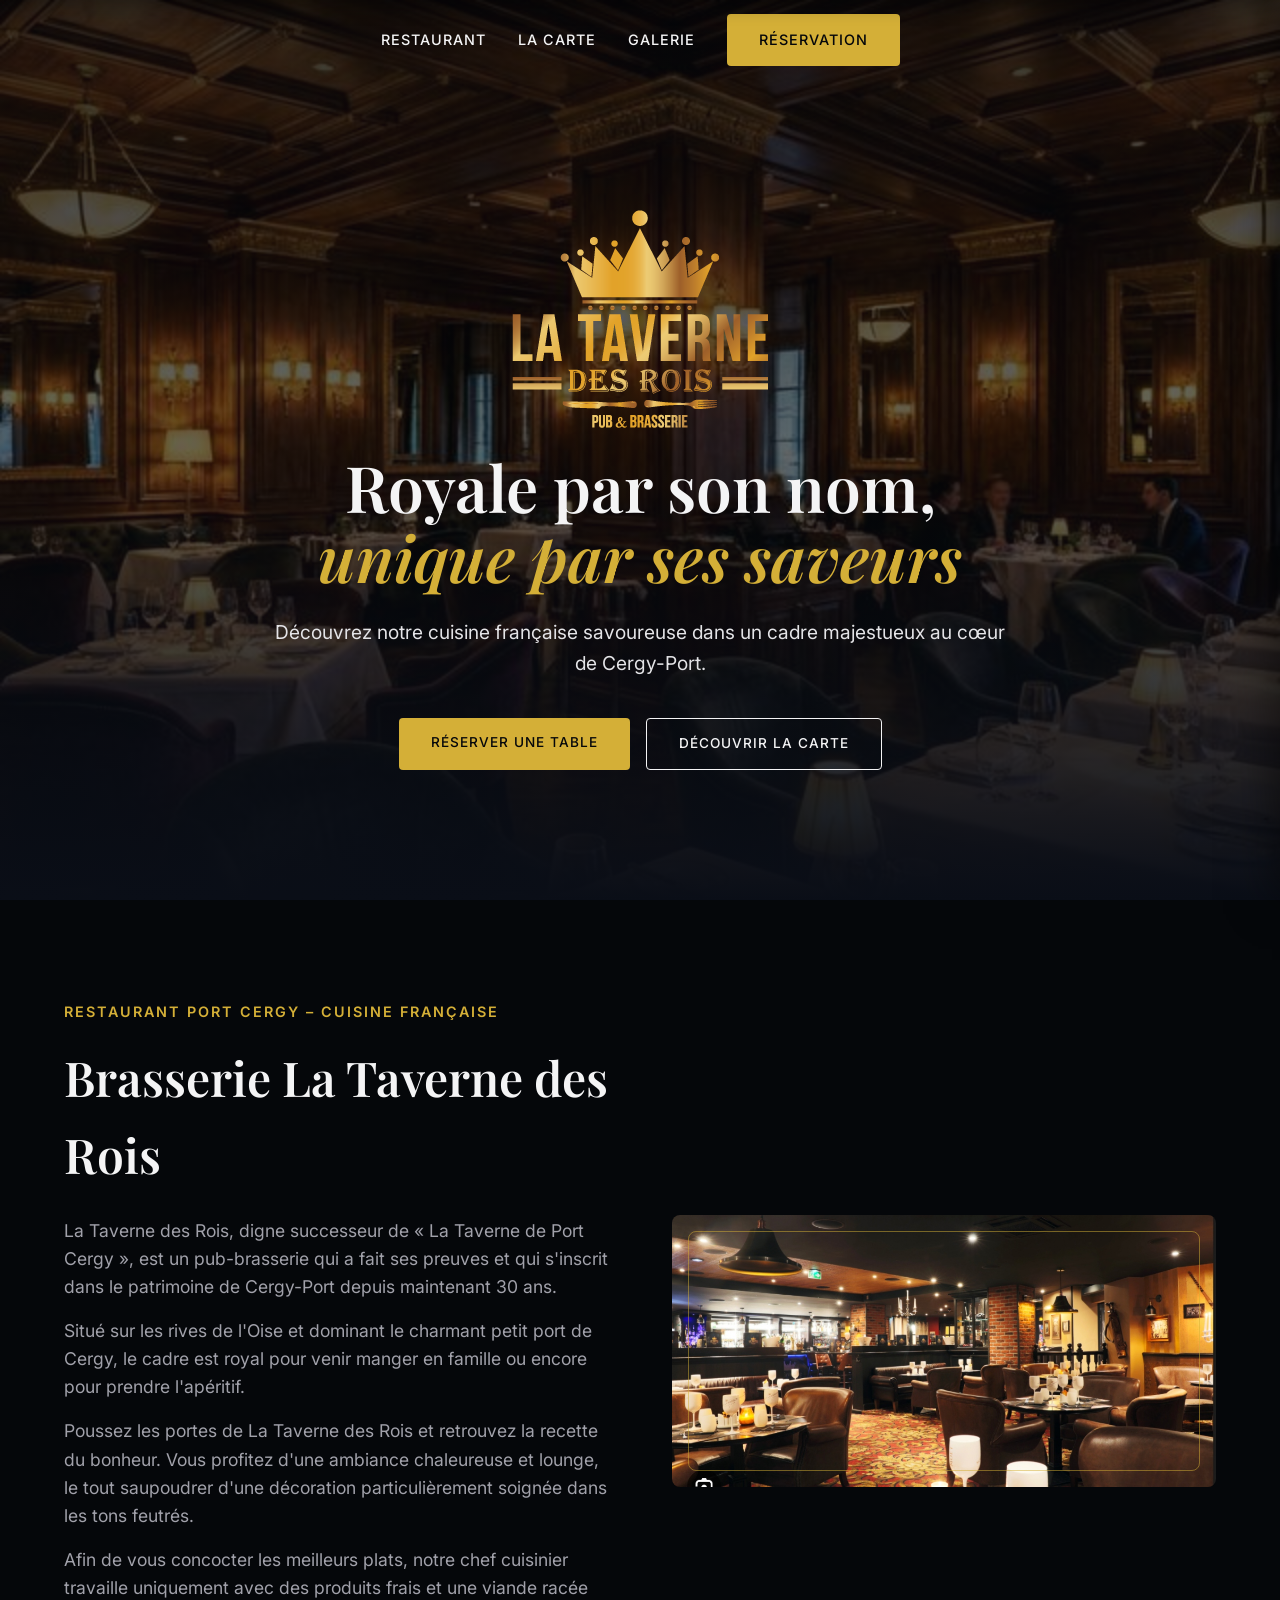
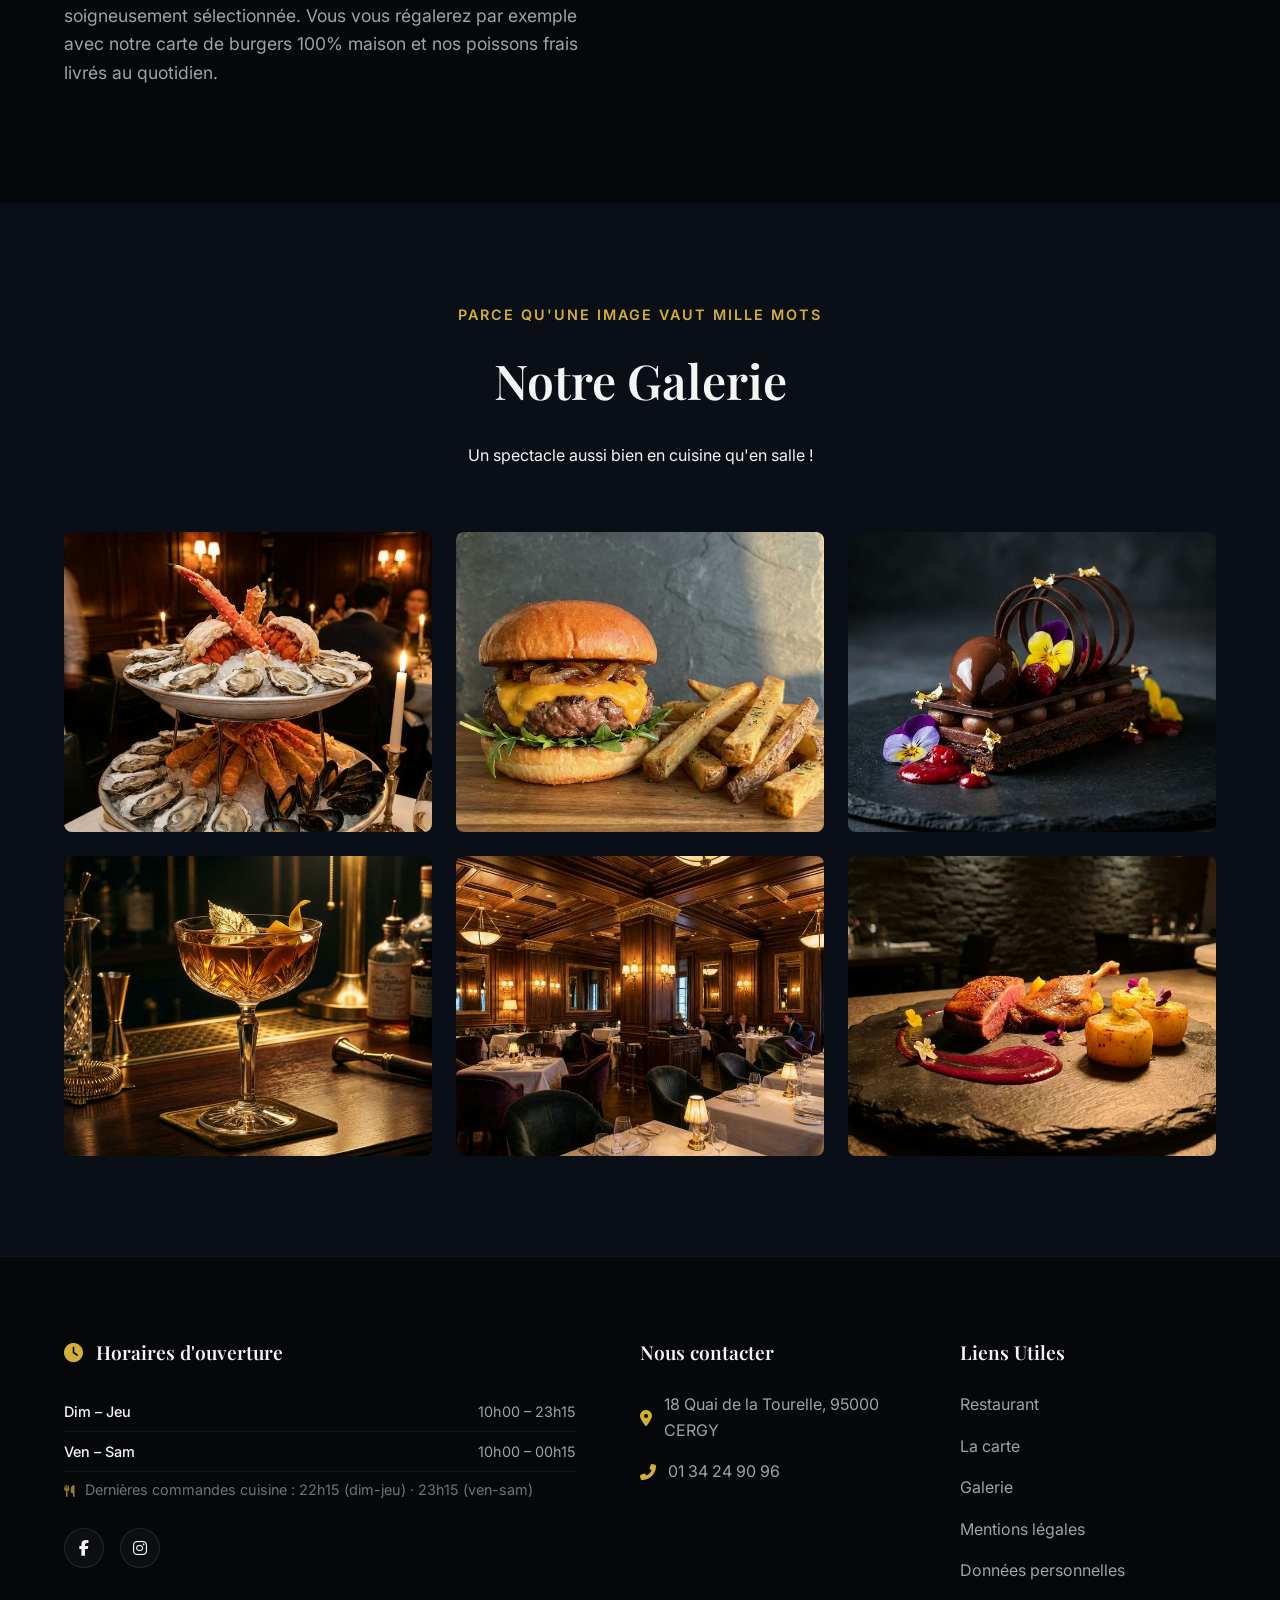
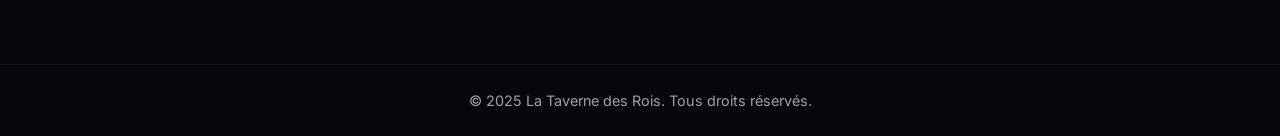
==== commit e40c983c: "Refonte complète du site — Cloudflare Pages ready - Suppression sections Actualités, Privatisation e" ====
--- a/index.html
+++ b/index.html
@@ -35,6 +35,90 @@
     <!-- Custom CSS -->
     <link rel="stylesheet" href="styles.css">
     <link rel="stylesheet" href="cms-editor.css">
+    <!-- Schema.org Structured Data (SEO) -->
+    <script type="application/ld+json">
+    {
+        "@context": "https://schema.org",
+        "@graph": [
+            {
+                "@type": "Restaurant",
+                "@id": "https://latavernedesrois.fr/#organization",
+                "name": "La Taverne des Rois",
+                "url": "https://latavernedesrois.fr",
+                "telephone": "+33134249096",
+                "email": "contact@latavernedesrois.fr",
+                "priceRange": "$$",
+                "servesCuisine": "Cuisine française",
+                "description": "La Taverne des Rois est un restaurant emblématique à Port Cergy. Depuis 30 ans, on y savoure une cuisine française généreuse dans un cadre chaleureux en bord de l'Oise.",
+                "address": {
+                    "@type": "PostalAddress",
+                    "streetAddress": "18 Quai de la Tourelle",
+                    "addressLocality": "Cergy",
+                    "addressRegion": "Val d'Oise",
+                    "postalCode": "95000",
+                    "addressCountry": "FR"
+                },
+                "geo": {
+                    "@type": "GeoCoordinates",
+                    "latitude": 49.031394958496094,
+                    "longitude": 2.06032395362854
+                },
+                "hasMap": "https://www.google.com/maps/search/?api=1&query=49.031394958496094,2.06032395362854",
+                "openingHoursSpecification": [
+                    {
+                        "@type": "OpeningHoursSpecification",
+                        "dayOfWeek": ["Sunday", "Monday", "Tuesday", "Wednesday", "Thursday"],
+                        "opens": "10:00",
+                        "closes": "23:15"
+                    },
+                    {
+                        "@type": "OpeningHoursSpecification",
+                        "dayOfWeek": ["Friday", "Saturday"],
+                        "opens": "10:00",
+                        "closes": "00:15"
+                    }
+                ],
+                "sameAs": [
+                    "https://www.facebook.com/latavernedesrois",
+                    "https://www.instagram.com/latavernedesroiscergy"
+                ],
+                "logo": {
+                    "@type": "ImageObject",
+                    "url": "https://latavernedesrois.fr/assets/images/logo_transparent.png"
+                },
+                "image": {
+                    "@type": "ImageObject",
+                    "url": "https://latavernedesrois.fr/assets/images/hero_bg.png"
+                }
+            },
+            {
+                "@type": "WebSite",
+                "@id": "https://latavernedesrois.fr/#website",
+                "url": "https://latavernedesrois.fr",
+                "name": "La Taverne des Rois",
+                "alternateName": "Restaurant Port Cergy - La Taverne des Rois",
+                "publisher": {
+                    "@id": "https://latavernedesrois.fr/#organization"
+                },
+                "inLanguage": "fr-FR"
+            },
+            {
+                "@type": "WebPage",
+                "@id": "https://latavernedesrois.fr/#webpage",
+                "url": "https://latavernedesrois.fr/",
+                "name": "La Taverne des Rois - Restaurant Port Cergy",
+                "description": "Découvrez La Taverne des Rois, votre restaurant Port Cergy offrant une cuisine française savoureuse dans un cadre chaleureux en bord de l'Oise.",
+                "isPartOf": {
+                    "@id": "https://latavernedesrois.fr/#website"
+                },
+                "about": {
+                    "@id": "https://latavernedesrois.fr/#organization"
+                },
+                "inLanguage": "fr-FR"
+            }
+        ]
+    }
+    </script>
 </head>
 
 <body>
@@ -45,13 +129,10 @@
 
             <nav class="desktop-nav">
                 <ul>
-                    <li><a href="#restaurant">Restaurant</a></li>
-                    <li><a href="#" class="open-menu-modal">La carte</a></li>
-                    <li><a href="#galerie">Galerie</a></li>
-                    <li><a href="#actualites">Actualités</a></li>
-                    <li><a href="#" class="open-privatization-modal">Privatisation</a></li>
-                    <li><a href="https://reservation.dish.co/widget/hydra-e025b23d-362b-4d54-89ee-29dfd908bef2"
-                            target="_blank" class="btn-primary">Réservation</a></li>
+                    <li><a href="#restaurant" data-cms-link="nav-desktop-1">Restaurant</a></li>
+                    <li><a href="https://latavernedesrois.fr/wp-content/uploads/2025/02/Menu-25x33-AH-2025-1.pdf" target="_blank" data-cms-link="nav-desktop-2">La carte</a></li>
+                    <li><a href="#galerie" data-cms-link="nav-desktop-3">Galerie</a></li>
+                    <li><a href="#" class="open-reservation-modal btn-primary" data-cms-link="nav-desktop-btn">Réservation</a></li>
                 </ul>
             </nav>
 
@@ -66,13 +147,10 @@
         <div class="mobile-nav-content">
             <button class="close-mobile-nav"><i class="fas fa-times"></i></button>
             <ul>
-                <li><a href="#restaurant">Restaurant</a></li>
-                <li><a href="#" class="open-menu-modal">La carte</a></li>
-                <li><a href="#galerie">Galerie</a></li>
-                <li><a href="#actualites">Actualités</a></li>
-                <li><a href="#" class="open-privatization-modal">Privatisation</a></li>
-                <li><a href="https://reservation.dish.co/widget/hydra-e025b23d-362b-4d54-89ee-29dfd908bef2"
-                        target="_blank" class="btn-primary">Réservation</a></li>
+                <li><a href="#restaurant" data-cms-link="nav-mobile-1">Restaurant</a></li>
+                <li><a href="https://latavernedesrois.fr/wp-content/uploads/2025/02/Menu-25x33-AH-2025-1.pdf" target="_blank" data-cms-link="nav-mobile-2">La carte</a></li>
+                <li><a href="#galerie" data-cms-link="nav-mobile-3">Galerie</a></li>
+                <li><a href="#" class="open-reservation-modal btn-primary" data-cms-link="nav-mobile-btn">Réservation</a></li>
             </ul>
         </div>
     </div>
@@ -89,9 +167,8 @@
             <p class="fade-in-up delay-2">Découvrez notre cuisine française savoureuse dans un cadre majestueux au cœur
                 de Cergy-Port.</p>
             <div class="hero-buttons fade-in-up delay-3">
-                <a href="https://reservation.dish.co/widget/hydra-e025b23d-362b-4d54-89ee-29dfd908bef2" target="_blank"
-                    class="btn-primary">Réserver une table</a>
-                <a href="#" class="btn-secondary open-menu-modal">Découvrir la carte</a>
+                <a href="#" class="btn-primary open-reservation-modal" data-cms-link="hero-btn-1">Réserver une table</a>
+                <a href="https://latavernedesrois.fr/wp-content/uploads/2025/02/Menu-25x33-AH-2025-1.pdf" target="_blank" class="btn-secondary" data-cms-link="hero-btn-2">Découvrir la carte</a>
             </div>
         </div>
     </section>
@@ -131,89 +208,57 @@
             </div>
             <div class="gallery-grid">
                 <div class="gallery-item tilt-effect">
-                    <img src="assets/images/gallery_seafood.png" alt="Plateau de fruits de mer">
-                    <div class="gallery-overlay"><i class="fas fa-search-plus"></i></div>
-                </div>
-                <div class="gallery-item tilt-effect">
-                    <img src="assets/images/gallery_burger.png" alt="Burger Gourmet">
-                    <div class="gallery-overlay"><i class="fas fa-search-plus"></i></div>
-                </div>
-                <div class="gallery-item tilt-effect">
-                    <img src="assets/images/gallery_dessert.png" alt="Dessert Chocolat">
-                    <div class="gallery-overlay"><i class="fas fa-search-plus"></i></div>
-                </div>
-                <div class="gallery-item tilt-effect">
-                    <img src="assets/images/cocktail_1.png" alt="Cocktail élégant">
-                    <div class="gallery-overlay"><i class="fas fa-search-plus"></i></div>
-                </div>
-                <div class="gallery-item tilt-effect">
-                    <img src="assets/images/hero_bg.png" alt="Intérieur du restaurant">
-                    <div class="gallery-overlay"><i class="fas fa-search-plus"></i></div>
-                </div>
-                <div class="gallery-item tilt-effect">
-                    <img src="assets/images/dish_1.png" alt="Plat Gourmet">
+                    <img src="assets/images/gallery_capaccio.png" alt="Carpaccio de bœuf, roquette et parmesan">
+                    <div class="gallery-overlay"><i class="fas fa-search-plus"></i></div>
+                </div>
+                <div class="gallery-item tilt-effect">
+                    <img src="assets/images/gallery_burger_real.jpg" alt="Burger maison et frites">
+                    <div class="gallery-overlay"><i class="fas fa-search-plus"></i></div>
+                </div>
+                <div class="gallery-item tilt-effect">
+                    <img src="assets/images/gallery_burrata.png" alt="Burrata, tomates cerises et basilic">
+                    <div class="gallery-overlay"><i class="fas fa-search-plus"></i></div>
+                </div>
+                <div class="gallery-item tilt-effect">
+                    <img src="assets/images/gallery_mocktails.png" alt="Cocktails frais à la menthe">
+                    <div class="gallery-overlay"><i class="fas fa-search-plus"></i></div>
+                </div>
+                <div class="gallery-item tilt-effect">
+                    <img src="assets/images/gallery_terrasse.png" alt="Terrasse d'été en bord de l'Oise">
+                    <div class="gallery-overlay"><i class="fas fa-search-plus"></i></div>
+                </div>
+                <div class="gallery-item tilt-effect">
+                    <img src="assets/images/gallery_dorade.png" alt="Dorade grillée, légumes de saison">
+                    <div class="gallery-overlay"><i class="fas fa-search-plus"></i></div>
+                </div>
+                <div class="gallery-item tilt-effect">
+                    <img src="assets/images/gallery_interieur.jpg" alt="Intérieur chaleureux du restaurant">
+                    <div class="gallery-overlay"><i class="fas fa-search-plus"></i></div>
+                </div>
+                <div class="gallery-item tilt-effect">
+                    <img src="assets/images/gallery_salade_melon.png" alt="Salade melon, jambon cru et burrata">
+                    <div class="gallery-overlay"><i class="fas fa-search-plus"></i></div>
+                </div>
+                <div class="gallery-item tilt-effect">
+                    <img src="assets/images/gallery_mocktail.png" alt="Mocktail artisanal">
                     <div class="gallery-overlay"><i class="fas fa-search-plus"></i></div>
                 </div>
             </div>
         </div>
     </section>
 
-    <!-- Actualités Section -->
-    <section id="actualites" class="section dark-section pattern-bg">
-        <div class="container">
-            <div class="section-header center">
-                <h3 class="subtitle">Découvrez tous nos événements à venir !</h3>
-                <h2>Actualités & Événements</h2>
-                <p>Mixez plaisir culinaire et animations ! Retransmissions en live sur écrans géants, dîner-spectacle,
-                    concert et DJ set.</p>
-            </div>
-            <div class="news-grid">
-                <!-- Fallback info since Instagram feed was broken -->
-                <div class="news-card">
-                    <div class="news-image">
-                        <img src="assets/images/cocktail_1.png" alt="Soirée Cocktail">
-                        <div class="news-date"><span>14</span>Mar</div>
-                    </div>
-                    <div class="news-content">
-                        <h4>Soirée DJ Set & Cocktails</h4>
-                        <p>Venez profiter d'une ambiance lounge et de nos cocktails signatures avec notre DJ résident
-                            pour bien commencer le week-end.</p>
-                        <a href="#" class="read-more">En savoir plus <i class="fas fa-arrow-right"></i></a>
-                    </div>
-                </div>
-                <div class="news-card">
-                    <div class="news-image">
-                        <img src="assets/images/diner_spectacle.png" alt="Dîner-Spectacle Live Music">
-                        <div class="news-date"><span>21</span>Mar</div>
-                    </div>
-                    <div class="news-content">
-                        <h4>Dîner-Spectacle Live Music</h4>
-                        <p>Savourez notre nouveau menu de printemps en profitant d'un concert live du groupe "Funky
-                            Train" toute la soirée.</p>
-                        <a href="#" class="read-more">En savoir plus <i class="fas fa-arrow-right"></i></a>
-                    </div>
-                </div>
-                <div class="news-card">
-                    <div class="news-image">
-                        <img src="assets/images/champions_league.png" alt="Soirée Champions League">
-                        <div class="news-date"><span>28</span>Mar</div>
-                    </div>
-                    <div class="news-content">
-                        <h4>Soirée Champions League</h4>
-                        <p>Retransmission en direct du match sur écrans géants ! Menu spécial Burger & Bière disponible
-                            pour l'événement.</p>
-                        <a href="#" class="read-more">En savoir plus <i class="fas fa-arrow-right"></i></a>
-                    </div>
-                </div>
-            </div>
-        </div>
-    </section>
+
 
     <!-- Footer -->
     <footer class="footer">
         <div class="container footer-grid">
             <div class="footer-col brand-col">
-                <p>Au cœur de Cergy-Port, La Taverne des Rois est un lieu unique avec un charme incomparable.</p>
+                <h4><i class="fas fa-clock"></i> Horaires d'ouverture</h4>
+                <ul class="opening-hours">
+                    <li><span>Dim – Jeu</span><span>10h00 – 23h15</span></li>
+                    <li><span>Ven – Sam</span><span>10h00 – 00h15</span></li>
+                    <li class="opening-hours-note"><i class="fas fa-utensils"></i> Dernières commandes cuisine : 22h15 (dim-jeu) · 23h15 (ven-sam)</li>
+                </ul>
                 <div class="social-links">
                     <a href="https://www.facebook.com/latavernedesrois" target="_blank" aria-label="Facebook"><i
                             class="fab fa-facebook-f"></i></a>
@@ -231,11 +276,11 @@
             <div class="footer-col links-col">
                 <h4>Liens Utiles</h4>
                 <ul>
-                    <li><a href="#restaurant">Restaurant</a></li>
-                    <li><a href="#" class="open-menu-modal">La carte</a></li>
-                    <li><a href="#" class="open-privatization-modal">Privatisation</a></li>
-                    <li><a href="#">Mentions légales</a></li>
-                    <li><a href="#">Données personnelles</a></li>
+                    <li><a href="#restaurant" data-cms-link="footer-link-1">Restaurant</a></li>
+                    <li><a href="https://latavernedesrois.fr/wp-content/uploads/2025/02/Menu-25x33-AH-2025-1.pdf" target="_blank" data-cms-link="footer-link-2">La carte</a></li>
+                    <li><a href="#galerie" data-cms-link="footer-link-3">Galerie</a></li>
+                    <li><a href="#" data-cms-link="footer-link-4">Mentions légales</a></li>
+                    <li><a href="#" data-cms-link="footer-link-5">Données personnelles</a></li>
                 </ul>
             </div>
         </div>
@@ -246,607 +291,136 @@
 
     <!-- MODALS -->
 
-    <!-- Menu Modal (La Carte) -->
-    <div class="modal" id="menu-modal">
-        <div class="modal-backdrop close-menu-modal"></div>
-        <div class="modal-content large-modal glass-effect">
-            <button class="modal-close close-menu-modal"><i class="fas fa-times"></i></button>
+    <!-- Mentions Légales Modal -->
+    <div class="modal" id="mentions-modal">
+        <div class="modal-backdrop" id="backdrop-mentions"></div>
+        <div class="modal-content legal-content glass-effect">
+            <button class="modal-close" id="close-mentions-modal" aria-label="Fermer"><i class="fas fa-times"></i></button>
+            <h2>Mentions Légales</h2>
+            <div class="legal-text">
+                <h3>1. Éditeur du site</h3>
+                <p><strong>La Taverne des Rois</strong><br>
+                Adresse : 18 Quai de la Tourelle, 95000 CERGY<br>
+                Téléphone : 01 34 24 90 96</p>
+
+                <h3>2. Hébergement</h3>
+                <p>Ce site est hébergé par <strong>Cloudflare, Inc.</strong><br>
+                101 Townsend St, San Francisco, CA 94107, USA</p>
+
+                <h3>3. Propriété intellectuelle</h3>
+                <p>L'ensemble de ce site relève de la législation française et internationale sur le droit d'auteur et la propriété intellectuelle. Tous les droits de reproduction sont réservés.</p>
+            </div>
+        </div>
+    </div>
+
+    <!-- Données Personnelles Modal -->
+    <div class="modal" id="donnees-modal">
+        <div class="modal-backdrop" id="backdrop-donnees"></div>
+        <div class="modal-content legal-content glass-effect">
+            <button class="modal-close" id="close-donnees-modal" aria-label="Fermer"><i class="fas fa-times"></i></button>
+            <h2>Données Personnelles</h2>
+            <div class="legal-text">
+                <h3>Politique de confidentialité</h3>
+                <p>Dans le cadre des réservations de groupes, La Taverne des Rois collecte les informations suivantes : nom, adresse e-mail et numéro de téléphone. Ces données sont utilisées exclusivement pour traiter votre demande de réservation.</p>
+                
+                <h3>Vos droits</h3>
+                <p>Conformément à la loi "Informatique et Libertés" et au RGPD, vous disposez d'un droit d'accès, de rectification et de suppression de vos données. Pour exercer ce droit, veuillez nous contacter par téléphone ou sur place.</p>
+            </div>
+        </div>
+    </div>
+
+    <!-- Reservation Modal -->
+    <div class="modal" id="reservation-modal">
+        <div class="modal-backdrop close-reservation-modal"></div>
+        <div class="modal-content form-modal glass-effect">
+            <button class="modal-close close-reservation-modal"><i class="fas fa-times"></i></button>
             <div class="modal-header">
-                <h2>La Carte</h2>
-                <p class="subtitle">Des produits frais cuisinés avec amour !</p>
+                <h2>Réservation</h2>
+                <p class="subtitle">Choisissez votre type de réservation</p>
             </div>
             <div class="modal-body">
-                <div class="menu-categories">
-                    <button class="menu-tab active" data-target="platdujour">✨ Plat du Jour</button>
-                    <button class="menu-tab" data-target="entrees">Entrées</button>
-                    <button class="menu-tab" data-target="plats">Plats</button>
-                    <button class="menu-tab" data-target="desserts">Desserts</button>
-                    <button class="menu-tab" data-target="boissons">Boissons</button>
-                </div>
-
-                <div class="menu-items-grid">
-                    <!-- Plat du Jour (Default) -->
-                    <div class="menu-section active" id="menu-platdujour">
-                        <div class="plat-du-jour-container">
-                            <!-- Midi -->
-                            <div class="pdj-block">
-                                <h3 class="pdj-title"><i class="fas fa-sun"></i> Le Midi</h3>
-                                <div class="pdj-items">
-                                    <div class="pdj-item">
-                                        <span class="pdj-label">Entrée du jour</span>
-                                        <span class="pdj-name">Velouté de butternut, crème de châtaigne</span>
-                                        <span class="pdj-price">8€</span>
-                                    </div>
-                                    <div class="pdj-item">
-                                        <span class="pdj-label">Plat du jour</span>
-                                        <span class="pdj-name">Suprême de volaille, jus réduit au thym, écrasé de pommes
-                                            de terre</span>
-                                        <span class="pdj-price">15€</span>
-                                    </div>
-                                    <div class="pdj-item">
-                                        <span class="pdj-label">Dessert du jour</span>
-                                        <span class="pdj-name">Tarte tatin tiède, boule de glace vanille</span>
-                                        <span class="pdj-price">8€</span>
-                                    </div>
-                                    <div class="pdj-item">
-                                        <span class="pdj-label">Cocktail du jour</span>
-                                        <span class="pdj-name">Spritz Royal — Prosecco, Aperol, orange sanguine</span>
-                                        <span class="pdj-price">9€</span>
-                                    </div>
-                                </div>
-                            </div>
-                            <!-- Soir -->
-                            <div class="pdj-block">
-                                <h3 class="pdj-title"><i class="fas fa-moon"></i> Le Soir</h3>
-                                <div class="pdj-items">
-                                    <div class="pdj-item">
-                                        <span class="pdj-label">Entrée du jour</span>
-                                        <span class="pdj-name">Tartare de saumon, avocat, agrumes</span>
-                                        <span class="pdj-price">10€</span>
-                                    </div>
-                                    <div class="pdj-item">
-                                        <span class="pdj-label">Plat du jour</span>
-                                        <span class="pdj-name">Pavé de lieu noir, beurre citronné, riz basmati aux
-                                            herbes</span>
-                                        <span class="pdj-price">18€</span>
-                                    </div>
-                                    <div class="pdj-item">
-                                        <span class="pdj-label">Dessert du jour</span>
-                                        <span class="pdj-name">Moelleux au chocolat, cœur coulant, crème anglaise</span>
-                                        <span class="pdj-price">9€</span>
-                                    </div>
-                                    <div class="pdj-item">
-                                        <span class="pdj-label">Cocktail du jour</span>
-                                        <span class="pdj-name">Old Fashioned du Roi — Bourbon, angostura, zeste
-                                            d'orange</span>
-                                        <span class="pdj-price">11€</span>
-                                    </div>
-                                </div>
-                            </div>
-                            <!-- Menus / Formules -->
-                            <div class="pdj-block pdj-menus">
-                                <h3 class="pdj-title"><i class="fas fa-crown"></i> Nos Formules</h3>
-                                <div class="pdj-formules">
-                                    <div class="pdj-formule-card">
-                                        <h4>Menu Découverte</h4>
-                                        <p>Entrée + Plat du jour <em>ou</em> Plat + Dessert du jour</p>
-                                        <span class="pdj-formule-price">19€</span>
-                                    </div>
-                                    <div class="pdj-formule-card highlight">
-                                        <div class="formule-badge">★ Populaire</div>
-                                        <h4>Menu Royal</h4>
-                                        <p>Entrée + Plat + Dessert du jour</p>
-                                        <span class="pdj-formule-price">26€</span>
-                                    </div>
-                                    <div class="pdj-formule-card">
-                                        <h4>Menu Complet</h4>
-                                        <p>Entrée + Plat + Dessert + Cocktail du jour</p>
-                                        <span class="pdj-formule-price">34€</span>
-                                    </div>
-                                </div>
+                <!-- Step 1: Choice -->
+                <div id="reservation-choice" class="reservation-choice">
+                    <a href="https://reservation.dish.co/widget/hydra-e025b23d-362b-4d54-89ee-29dfd908bef2" target="_blank" class="reservation-option-card" id="btn-small-group">
+                        <div class="reservation-option-icon"><i class="fas fa-user-friends"></i></div>
+                        <h3>Moins de 16 personnes</h3>
+                        <p>Réservez directement en ligne via notre partenaire Dish</p>
+                        <span class="reservation-option-cta">Réserver en ligne <i class="fas fa-arrow-right"></i></span>
+                    </a>
+                    <button class="reservation-option-card" id="btn-large-group">
+                        <div class="reservation-option-icon"><i class="fas fa-users"></i></div>
+                        <h3>16 personnes ou plus</h3>
+                        <p>Contactez-nous pour organiser votre événement</p>
+                        <span class="reservation-option-cta">Remplir le formulaire <i class="fas fa-arrow-right"></i></span>
+                    </button>
+                </div>
+
+                <!-- Step 2: Group Form (hidden by default) -->
+                <div id="reservation-group-form" class="reservation-group-form" style="display: none;">
+                    <button class="reservation-back-btn" id="reservation-back"><i class="fas fa-arrow-left"></i> Retour</button>
+                    <form id="group-reservation-form" class="custom-form">
+                        <div class="form-row">
+                            <div class="form-group">
+                                <label for="grp-nom">Nom*</label>
+                                <input type="text" id="grp-nom" required placeholder="Votre nom">
+                            </div>
+                            <div class="form-group">
+                                <label for="grp-prenom">Prénom*</label>
+                                <input type="text" id="grp-prenom" required placeholder="Votre prénom">
                             </div>
                         </div>
+                        <div class="form-row">
+                            <div class="form-group">
+                                <label for="grp-tel">Téléphone*</label>
+                                <input type="tel" id="grp-tel" required placeholder="06 12 34 56 78">
+                            </div>
+                            <div class="form-group">
+                                <label for="grp-email">E-mail*</label>
+                                <input type="email" id="grp-email" required placeholder="email@exemple.com">
+                            </div>
+                        </div>
+                        <div class="form-row">
+                            <div class="form-group">
+                                <label for="grp-date">Date souhaitée*</label>
+                                <input type="date" id="grp-date" required>
+                            </div>
+                            <div class="form-group">
+                                <label for="grp-personnes">Nombre de personnes*</label>
+                                <input type="number" id="grp-personnes" min="16" max="250" required placeholder="Ex: 25">
+                            </div>
+                        </div>
+                        <div class="form-group full-width">
+                            <label for="grp-message">Commentaire</label>
+                            <textarea id="grp-message" rows="3" placeholder="Parlez-nous de votre événement..."></textarea>
+                        </div>
+                        <div class="form-submit">
+                            <button type="submit" class="btn-primary full-width">Envoyer la demande</button>
+                        </div>
+                    </form>
+                    <div id="group-form-success" style="display: none;" class="success-message">
+                        <i class="fas fa-check-circle"></i>
+                        <h3>Demande envoyée !</h3>
+                        <p>Nous vous recontacterons dans les plus brefs délais.</p>
                     </div>
-
-                    <!-- Entrees -->
-                    <div class="menu-section" id="menu-entrees" style="display: none;">
-                        <div class="plat-du-jour-container">
-                            <div class="pdj-block">
-                                <h3 class="pdj-title"><i class="fas fa-leaf"></i> Les Entrées</h3>
-                                <div class="pdj-items">
-                                    <div class="pdj-item"><span class="pdj-label">Huîtres</span><span
-                                            class="pdj-name">Huîtres Normandes Creuses N°3 — Les 6</span><span
-                                            class="pdj-price">12,90€</span></div>
-                                    <div class="pdj-item"><span class="pdj-label">Huîtres</span><span
-                                            class="pdj-name">Huîtres Normandes Creuses N°3 — Les 12</span><span
-                                            class="pdj-price">23,90€</span></div>
-                                    <div class="pdj-item"><span class="pdj-label">Soupe</span><span
-                                            class="pdj-name">Velouté du Moment</span><span
-                                            class="pdj-price">9,90€</span></div>
-                                    <div class="pdj-item"><span class="pdj-label">Saumon</span><span
-                                            class="pdj-name">Fines tranches de saumon fumé par nos soins, salade
-                                            d'herbes fraîches, pain brioché tiédi & pickles</span><span
-                                            class="pdj-price">16,20€</span></div>
-                                    <div class="pdj-item"><span class="pdj-label">Foie gras</span><span
-                                            class="pdj-name">Foie gras de Canard Maison & son chutney du jour, pain
-                                            brioché toasté</span><span class="pdj-price">19,20€</span></div>
-                                    <div class="pdj-item"><span class="pdj-label">Classique</span><span
-                                            class="pdj-name">Le Véritable Œuf Mayonnaise, condiments &
-                                            pickles</span><span class="pdj-price">7,90€</span></div>
-                                    <div class="pdj-item"><span class="pdj-label">Terrine</span><span
-                                            class="pdj-name">Terrine du Chef, condiments</span><span
-                                            class="pdj-price">8,90€</span></div>
-                                    <div class="pdj-item"><span class="pdj-label">Maison</span><span
-                                            class="pdj-name">Nems "Finger" Maison, sucrine & menthe fraîche</span><span
-                                            class="pdj-price">8,90€</span></div>
-                                </div>
-                            </div>
-                            <div class="pdj-block">
-                                <h3 class="pdj-title"><i class="fas fa-seedling"></i> Nos Salades</h3>
-                                <div class="pdj-items">
-                                    <div class="pdj-item"><span class="pdj-label">Chèvre</span><span class="pdj-name">La
-                                            Chèvre Chaud — Salade, noix, toast de chèvre chaud rôti, tomates, figues
-                                            fraîches, miel doux</span><span class="pdj-price">18,00€</span></div>
-                                    <div class="pdj-item"><span class="pdj-label">Poulet</span><span class="pdj-name">La
-                                            Caesar Poulet — Salade, filet de poulet mariné, croûtons aillés, copeaux de
-                                            parmesan, sauce César</span><span class="pdj-price">17,50€</span></div>
-                                    <div class="pdj-item"><span class="pdj-label">Saumon</span><span class="pdj-name">La
-                                            Caesar Saumon — Salade, saumon, croûtons aillés, copeaux de parmesan, sauce
-                                            César</span><span class="pdj-price">18,50€</span></div>
-                                </div>
-                            </div>
-                            <div class="pdj-block">
-                                <h3 class="pdj-title"><i class="fas fa-utensils"></i> Planches à Partager</h3>
-                                <div class="pdj-items">
-                                    <div class="pdj-item"><span class="pdj-label">Apéro</span><span
-                                            class="pdj-name">Flammekueche Gratinée — Fine pâte croustillante, lardons,
-                                            oignons, crème fraîche, emmental</span><span class="pdj-price">12,90€</span>
-                                    </div>
-                                    <div class="pdj-item"><span class="pdj-label">Finger food</span><span
-                                            class="pdj-name">Planche Finger Food — Chicken wings, mozzarella sticks,
-                                            jalapeños, onion rings (par 12 / par 24)</span><span class="pdj-price">14€ /
-                                            26€</span></div>
-                                    <div class="pdj-item"><span class="pdj-label">Mixte</span><span
-                                            class="pdj-name">Planche Taverne — Assortiment de charcuteries &
-                                            fromages</span><span class="pdj-price">20,90€</span></div>
-                                    <div class="pdj-item"><span class="pdj-label">Charcuterie</span><span
-                                            class="pdj-name">Planche du Charcutier — Assortiment de
-                                            charcuteries</span><span class="pdj-price">19,90€</span></div>
-                                    <div class="pdj-item"><span class="pdj-label">Fromage</span><span
-                                            class="pdj-name">Planche du Fromager — Assortiment de fromages</span><span
-                                            class="pdj-price">19,90€</span></div>
-                                </div>
-                            </div>
-                        </div>
-                    </div>
-
-                    <!-- Plats (Hidden) -->
-                    <div class="menu-section" id="menu-plats" style="display: none;">
-                        <div class="plat-du-jour-container">
-                            <div class="pdj-block">
-                                <h3 class="pdj-title"><i class="fas fa-hamburger"></i> Les Burgers</h3>
-                                <p class="pdj-subtitle">Steaks hachés de bœuf frais, origine France (~150g), servis avec
-                                    frites maison</p>
-                                <div class="pdj-items">
-                                    <div class="pdj-item"><span class="pdj-label">Classique</span><span
-                                            class="pdj-name">L'Original — Steak, tomate fraîche, salade, oignon rouge,
-                                            sauce burger, cheddar</span><span class="pdj-price">16,50€</span></div>
-                                    <div class="pdj-item"><span class="pdj-label">Signature</span><span
-                                            class="pdj-name">Le Signature — Effiloché de bœuf croustillant, oignons
-                                            confits, salade, tomate, sauce tartare</span><span
-                                            class="pdj-price">18,90€</span></div>
-                                    <div class="pdj-item"><span class="pdj-label">Premium</span><span
-                                            class="pdj-name">Le Burger des Rois — Steak, tomate, salade, oignon confit,
-                                            gouda truffé</span><span class="pdj-price">19,90€</span></div>
-                                    <div class="pdj-item"><span class="pdj-label">Poulet</span><span class="pdj-name">Le
-                                            Chicken Burger — Filet de poulet pané, tomate, oignon confit,
-                                            cheddar</span><span class="pdj-price">16,00€</span></div>
-                                </div>
-                            </div>
-                            <div class="pdj-block">
-                                <h3 class="pdj-title"><i class="fas fa-drumstick-bite"></i> Le Coin du Boucher</h3>
-                                <p class="pdj-subtitle">Toutes nos viandes bovines sont d'origine française</p>
-                                <div class="pdj-items">
-                                    <div class="pdj-item"><span class="pdj-label">Bœuf</span><span
-                                            class="pdj-name">Entrecôte de Bœuf (~300g), frites maison &
-                                            salade</span><span class="pdj-price">27,60€</span></div>
-                                    <div class="pdj-item"><span class="pdj-label">Agneau</span><span
-                                            class="pdj-name">Souris d'Agneau Confite & son jus court, purée de patate
-                                            douce au gingembre</span><span class="pdj-price">22,90€</span></div>
-                                    <div class="pdj-item"><span class="pdj-label">Canard</span><span
-                                            class="pdj-name">Confit de Canard Maison, pommes grenailles sautées à l'ail
-                                            et persil</span><span class="pdj-price">21,80€</span></div>
-                                    <div class="pdj-item"><span class="pdj-label">Tartare</span><span
-                                            class="pdj-name">Tartare de Bœuf Charolais (~180g) au couteau, préparé par
-                                            nos soins, frites maison</span><span class="pdj-price">18,50€</span></div>
-                                    <div class="pdj-item"><span class="pdj-label">Bœuf</span><span class="pdj-name">Pavé
-                                            de Cœur de Rumsteak (~180g), frites maison & salade</span><span
-                                            class="pdj-price">19,80€</span></div>
-                                    <div class="pdj-item"><span class="pdj-label">Bœuf</span><span
-                                            class="pdj-name">Onglet de Bœuf (~180g) & son jus corsé, frites maison &
-                                            salade</span><span class="pdj-price">18,90€</span></div>
-                                    <div class="pdj-item"><span class="pdj-label">Volaille</span><span
-                                            class="pdj-name">Suprême de Volaille & sa sauce poulette, cuisson basse
-                                            température, légumes de saison</span><span class="pdj-price">17,80€</span>
-                                    </div>
-                                    <div class="pdj-item"><span class="pdj-label">Bœuf</span><span
-                                            class="pdj-name">Croustillant de Bœuf & sa sauce tartare, purée
-                                            gourmande</span><span class="pdj-price">18,90€</span></div>
-                                    <div class="pdj-item"><span class="pdj-label">Porc</span><span
-                                            class="pdj-name">Andouillette rôtie aux oignons confits, frites
-                                            maison</span><span class="pdj-price">17,90€</span></div>
-                                    <div class="pdj-item"><span class="pdj-label">Porc</span><span
-                                            class="pdj-name">Jarret braisé à la bière & sa sauce au poivre, frites
-                                            maison</span><span class="pdj-price">26,50€</span></div>
-                                </div>
-                            </div>
-                            <div class="pdj-block">
-                                <h3 class="pdj-title"><i class="fas fa-fish"></i> Les Poissons</h3>
-                                <div class="pdj-items">
-                                    <div class="pdj-item"><span class="pdj-label">Cabillaud</span><span
-                                            class="pdj-name">Pavé de Cabillaud Nacré & son émulsion citronnelle, purée
-                                            de patate douce au gingembre</span><span class="pdj-price">23,00€</span>
-                                    </div>
-                                    <div class="pdj-item"><span class="pdj-label">Bar</span><span class="pdj-name">Filet
-                                            de Bar à la Plancha & son beurre nantais au curcuma, poêlée de
-                                            blettes</span><span class="pdj-price">18,90€</span></div>
-                                    <div class="pdj-item"><span class="pdj-label">Fish & Chips</span><span
-                                            class="pdj-name">Fish & Chips Maison, frites & sauce tartare</span><span
-                                            class="pdj-price">19,90€</span></div>
-                                    <div class="pdj-item"><span class="pdj-label">Gambas</span><span
-                                            class="pdj-name">Risotto aux Gambas & sa bisque, herbes fraîches & tuiles de
-                                            parmesan</span><span class="pdj-price">19,90€</span></div>
-                                </div>
-                            </div>
-                            <div class="pdj-block">
-                                <h3 class="pdj-title"><i class="fas fa-beer"></i> Les Choucroutes</h3>
-                                <p class="pdj-subtitle">Travaillée, assaisonnée et préparée par nos cuisiniers chaque
-                                    jour</p>
-                                <div class="pdj-items">
-                                    <div class="pdj-item"><span class="pdj-label">Classique</span><span
-                                            class="pdj-name">La Taverne — Saucisse de Francfort, saucisse fumée,
-                                            poitrine fumée, saucisson à l'ail, PDT vapeur</span><span
-                                            class="pdj-price">21,90€</span></div>
-                                    <div class="pdj-item"><span class="pdj-label">Porc</span><span class="pdj-name">La
-                                            Jarret — Jarret de porc, choucroute, pommes de terre vapeur</span><span
-                                            class="pdj-price">26,50€</span></div>
-                                    <div class="pdj-item"><span class="pdj-label">Mer</span><span class="pdj-name">La
-                                            Choucroute de la Mer au Curcuma — Haddock, saumon, poisson blanc, moules,
-                                            beurre nantais</span><span class="pdj-price">27,90€</span></div>
-                                </div>
-                            </div>
-                            <div class="pdj-block">
-                                <h3 class="pdj-title"><i class="fas fa-pizza-slice"></i> Les Pizzas</h3>
-                                <div class="pdj-items">
-                                    <div class="pdj-item"><span class="pdj-label">Classique</span><span
-                                            class="pdj-name">La Reine — Sauce tomate, mozzarella, anchois, câpres,
-                                            olives noires, origan</span><span class="pdj-price">17,50€</span></div>
-                                    <div class="pdj-item"><span class="pdj-label">Végé</span><span class="pdj-name">La
-                                            Végétarienne — Sauce tomate, mozzarella, tomate fraîche, poivrons,
-                                            courgettes, aubergines</span><span class="pdj-price">16,50€</span></div>
-                                    <div class="pdj-item"><span class="pdj-label">Premium</span><span
-                                            class="pdj-name">La Parme — Sauce tomate, mozzarella, jambon cru, roquette,
-                                            parmesan, balsamique</span><span class="pdj-price">17,50€</span></div>
-                                    <div class="pdj-item"><span class="pdj-label">Fromage</span><span
-                                            class="pdj-name">La Quatro Fromagi — Gorgonzola, chèvre, mozzarella,
-                                            camembert</span><span class="pdj-price">17,00€</span></div>
-                                </div>
-                            </div>
-                            <div class="pdj-block">
-                                <h3 class="pdj-title"><i class="fas fa-globe-asia"></i> Autour du Monde</h3>
-                                <div class="pdj-items">
-                                    <div class="pdj-item"><span class="pdj-label">Gambas</span><span
-                                            class="pdj-name">Wok de Gambas — Légumes croquants au wok, soja, gingembre,
-                                            coriandre, sésame</span><span class="pdj-price">20,90€</span></div>
-                                    <div class="pdj-item"><span class="pdj-label">Poulet</span><span
-                                            class="pdj-name">Wok de Poulet — Légumes croquants au wok, soja, gingembre,
-                                            coriandre, sésame</span><span class="pdj-price">19,90€</span></div>
-                                    <div class="pdj-item"><span class="pdj-label">Végé</span><span class="pdj-name">Wok
-                                            Végétarien — Légumes croquants au wok, coriandre, ail, sésame</span><span
-                                            class="pdj-price">18,90€</span></div>
-                                    <div class="pdj-item"><span class="pdj-label">Thaï</span><span
-                                            class="pdj-name">Linguine de Bœuf façon Thaï — Linguine, émincé de bœuf,
-                                            carottes, courgettes, soja, sésame</span><span
-                                            class="pdj-price">19,30€</span></div>
-                                </div>
-                            </div>
-                        </div>
-                    </div>
-
-                    <!-- Desserts (Hidden) -->
-                    <div class="menu-section" id="menu-desserts" style="display: none;">
-                        <div class="plat-du-jour-container">
-                            <div class="pdj-block">
-                                <h3 class="pdj-title"><i class="fas fa-birthday-cake"></i> Les Desserts Classiques</h3>
-                                <div class="pdj-items">
-                                    <div class="pdj-item"><span class="pdj-label">Fromage</span><span
-                                            class="pdj-name">Assiette du Fromager — Brie truffé, tomme de Savoie, St
-                                            Maure de Touraine</span><span class="pdj-price">8,90€</span></div>
-                                    <div class="pdj-item"><span class="pdj-label">Exotique</span><span
-                                            class="pdj-name">Crumble des Îles — Saveur passion avec morceaux de mangue &
-                                            glace coco</span><span class="pdj-price">8,90€</span></div>
-                                    <div class="pdj-item"><span class="pdj-label">Maison</span><span
-                                            class="pdj-name">Paris Brest Maison — Chou, crème pralinée & éclats de
-                                            noisettes</span><span class="pdj-price">8,90€</span></div>
-                                    <div class="pdj-item"><span class="pdj-label">Maison</span><span
-                                            class="pdj-name">Tarte Tatin Maison, crème fraîche</span><span
-                                            class="pdj-price">8,90€</span></div>
-                                    <div class="pdj-item"><span class="pdj-label">Maison</span><span
-                                            class="pdj-name">Crème Brûlée Maison à la cassonade</span><span
-                                            class="pdj-price">8,90€</span></div>
-                                    <div class="pdj-item"><span class="pdj-label">Maison</span><span
-                                            class="pdj-name">Tiramisu du Moment</span><span
-                                            class="pdj-price">8,90€</span></div>
-                                    <div class="pdj-item"><span class="pdj-label">Maison</span><span
-                                            class="pdj-name">Clafoutis aux Pommes & Noix de Pécan, glace vanille &
-                                            caramel beurre salé</span><span class="pdj-price">8,90€</span></div>
-                                    <div class="pdj-item"><span class="pdj-label">Chef</span><span
-                                            class="pdj-name">L'Incroyable Pain Perdu du Chef, glace vanille & caramel
-                                            beurre salé</span><span class="pdj-price">8,90€</span></div>
-                                    <div class="pdj-item"><span class="pdj-label">Classique</span><span
-                                            class="pdj-name">Profiteroles au Chocolat, crème anglaise</span><span
-                                            class="pdj-price">8,90€</span></div>
-                                </div>
-                            </div>
-                            <div class="pdj-block">
-                                <h3 class="pdj-title"><i class="fas fa-ice-cream"></i> Les Coupes Glacées</h3>
-                                <div class="pdj-items">
-                                    <div class="pdj-item"><span class="pdj-label">Classique</span><span
-                                            class="pdj-name">Dame Blanche — 3 boules vanille, sauce chocolat chaud,
-                                            crème fouettée</span><span class="pdj-price">8,90€</span></div>
-                                    <div class="pdj-item"><span class="pdj-label">Liégeois</span><span
-                                            class="pdj-name">Chocolat ou Café ou Caramel Liégeois, crème
-                                            fouettée</span><span class="pdj-price">8,90€</span></div>
-                                    <div class="pdj-item"><span class="pdj-label">Gourmand</span><span
-                                            class="pdj-name">Coupe façon Bounty® — Sorbet cacao, crème glacée coco,
-                                            chocolat chaud, coco râpée</span><span class="pdj-price">8,90€</span></div>
-                                    <div class="pdj-item"><span class="pdj-label">Gourmand</span><span
-                                            class="pdj-name">Coupe Vertige — Glacée pistache, menthe chocolat, chocolat
-                                            chaud, cacahuètes</span><span class="pdj-price">8,90€</span></div>
-                                    <div class="pdj-item"><span class="pdj-label">Gourmand</span><span
-                                            class="pdj-name">Coupe façon Snickers® — Glacée cacahuète chocolat, vanille,
-                                            caramel fleur de sel</span><span class="pdj-price">9,10€</span></div>
-                                    <div class="pdj-item"><span class="pdj-label">Alcool</span><span
-                                            class="pdj-name">L'After Eight — Menthe chocolat, chocolat noir, Get
-                                            27</span><span class="pdj-price">9,20€</span></div>
-                                    <div class="pdj-item"><span class="pdj-label">Alcool</span><span
-                                            class="pdj-name">Colonel — 2 boules sorbet citron, vodka</span><span
-                                            class="pdj-price">8,90€</span></div>
-                                    <div class="pdj-item"><span class="pdj-label">Alcool</span><span
-                                            class="pdj-name">Piña Colada Glacée — Sorbet ananas, coco, rhum blanc
-                                            agricole</span><span class="pdj-price">8,90€</span></div>
-                                </div>
-                            </div>
-                            <div class="pdj-block">
-                                <h3 class="pdj-title"><i class="fas fa-cookie"></i> Crêpes & Gourmands</h3>
-                                <div class="pdj-items">
-                                    <div class="pdj-item"><span class="pdj-label">Crêpe</span><span
-                                            class="pdj-name">Crêpe au Sucre</span><span class="pdj-price">5,50€</span>
-                                    </div>
-                                    <div class="pdj-item"><span class="pdj-label">Crêpe</span><span
-                                            class="pdj-name">Crêpe Nutella® ou Chocolat ou Caramel</span><span
-                                            class="pdj-price">7,00€</span></div>
-                                    <div class="pdj-item"><span class="pdj-label">Crêpe</span><span
-                                            class="pdj-name">Crêpe Nutella® ou Chocolat / Banane</span><span
-                                            class="pdj-price">8,00€</span></div>
-                                    <div class="pdj-item"><span class="pdj-label">Gourmand</span><span
-                                            class="pdj-name">Café Gourmand</span><span class="pdj-price">9,50€</span>
-                                    </div>
-                                    <div class="pdj-item"><span class="pdj-label">Gourmand</span><span
-                                            class="pdj-name">Thé Gourmand</span><span class="pdj-price">9,50€</span>
-                                    </div>
-                                    <div class="pdj-item"><span class="pdj-label">Gourmand</span><span
-                                            class="pdj-name">Chocolat Gourmand</span><span
-                                            class="pdj-price">9,50€</span></div>
-                                    <div class="pdj-item"><span class="pdj-label">Gourmand</span><span
-                                            class="pdj-name">Irish Coffee Gourmand</span><span
-                                            class="pdj-price">13,20€</span></div>
-                                </div>
-                            </div>
-                        </div>
-                    </div>
-
-                    <!-- Boissons (Hidden) -->
-                    <div class="menu-section" id="menu-boissons" style="display: none;">
-                        <div class="plat-du-jour-container">
-                            <div class="pdj-block">
-                                <h3 class="pdj-title"><i class="fas fa-cocktail"></i> Les Mojitos</h3>
-                                <div class="pdj-items">
-                                    <div class="pdj-item"><span class="pdj-label">Classique</span><span
-                                            class="pdj-name">Mojito — Rhum, citron vert, cassonade, menthe,
-                                            Perrier</span><span class="pdj-price">9,90€</span></div>
-                                    <div class="pdj-item"><span class="pdj-label">Fruité</span><span
-                                            class="pdj-name">Mojito Framboise — Rhum, citron vert, velours framboise,
-                                            menthe</span><span class="pdj-price">11,00€</span></div>
-                                    <div class="pdj-item"><span class="pdj-label">Fruité</span><span
-                                            class="pdj-name">Mojito Passion — Rhum, citron vert, velours passion,
-                                            menthe</span><span class="pdj-price">11,00€</span></div>
-                                    <div class="pdj-item"><span class="pdj-label">Premium</span><span
-                                            class="pdj-name">Mojito Royal — Rhum, citron vert, cassonade, menthe,
-                                            Prosecco</span><span class="pdj-price">11,90€</span></div>
-                                </div>
-                            </div>
-                            <div class="pdj-block">
-                                <h3 class="pdj-title"><i class="fas fa-glass-cheers"></i> Nos Spritz</h3>
-                                <div class="pdj-items">
-                                    <div class="pdj-item"><span class="pdj-label">Classique</span><span
-                                            class="pdj-name">Le Classique — Aperitivo, Prosecco, Perrier</span><span
-                                            class="pdj-price">8,90€</span></div>
-                                    <div class="pdj-item"><span class="pdj-label">Premium</span><span
-                                            class="pdj-name">Premium Spritz Limoncello — Limoncello, Prosecco,
-                                            Perrier</span><span class="pdj-price">9,30€</span></div>
-                                    <div class="pdj-item"><span class="pdj-label">Premium</span><span
-                                            class="pdj-name">Premium Spritz Saint Germain — Liqueur St Germain,
-                                            Prosecco, Perrier</span><span class="pdj-price">10,90€</span></div>
-                                </div>
-                            </div>
-                            <div class="pdj-block">
-                                <h3 class="pdj-title"><i class="fas fa-magic"></i> Cocktails Signature</h3>
-                                <div class="pdj-items">
-                                    <div class="pdj-item"><span class="pdj-label">Signature</span><span
-                                            class="pdj-name">Le Fantasme — Gin, velours de passion, liqueur St Germain,
-                                            citron</span><span class="pdj-price">9,80€</span></div>
-                                    <div class="pdj-item"><span class="pdj-label">Signature</span><span
-                                            class="pdj-name">Bombay Sapphire & Tonic — Gin Bombay Sapphire, citron vert,
-                                            Schweppes</span><span class="pdj-price">9,90€</span></div>
-                                    <div class="pdj-item"><span class="pdj-label">Signature</span><span
-                                            class="pdj-name">Chaleur Tropicale — Rhum, Malibu, Ginger Beer, velours
-                                            passion</span><span class="pdj-price">9,60€</span></div>
-                                    <div class="pdj-item"><span class="pdj-label">Signature</span><span
-                                            class="pdj-name">Banana Forever — Malibu, Soho, purée de banane, jus
-                                            d'ananas</span><span class="pdj-price">9,80€</span></div>
-                                </div>
-                            </div>
-                            <div class="pdj-block">
-                                <h3 class="pdj-title"><i class="fas fa-wine-glass-alt"></i> La Cave — Vins Rouges</h3>
-                                <div class="pdj-items">
-                                    <div class="pdj-item"><span class="pdj-label">Loire</span><span
-                                            class="pdj-name">Saumur AOP — Cabernet Franc "Les Plantagenêts"</span><span
-                                            class="pdj-price">25,00€</span></div>
-                                    <div class="pdj-item"><span class="pdj-label">Languedoc</span><span
-                                            class="pdj-name">Pic Saint-Loup AOP — "Altitude 192 - Terre
-                                            Haute"</span><span class="pdj-price">32,80€</span></div>
-                                    <div class="pdj-item"><span class="pdj-label">Beaujolais</span><span
-                                            class="pdj-name">Brouilly AOC — "Château des Tours"</span><span
-                                            class="pdj-price">30,90€</span></div>
-                                    <div class="pdj-item"><span class="pdj-label">Bordeaux</span><span
-                                            class="pdj-name">Haut-Médoc AOC — "Château Victoria"</span><span
-                                            class="pdj-price">32,90€</span></div>
-                                    <div class="pdj-item"><span class="pdj-label">Bordeaux</span><span
-                                            class="pdj-name">Montagne Saint-Émilion AOC — "Château Bel-Air"</span><span
-                                            class="pdj-price">29,90€</span></div>
-                                    <div class="pdj-item"><span class="pdj-label">Bordeaux</span><span
-                                            class="pdj-name">Saint-Estèphe AOC — "Château Rocher Coutelin"</span><span
-                                            class="pdj-price">49,00€</span></div>
-                                </div>
-                            </div>
-                            <div class="pdj-block">
-                                <h3 class="pdj-title"><i class="fas fa-wine-bottle"></i> Vins Blancs & Rosés</h3>
-                                <div class="pdj-items">
-                                    <div class="pdj-item"><span class="pdj-label">Bourgogne</span><span
-                                            class="pdj-name">Bourgogne Blanc Aligoté AOC — "Les Planchants"</span><span
-                                            class="pdj-price">28,90€</span></div>
-                                    <div class="pdj-item"><span class="pdj-label">Bourgogne</span><span
-                                            class="pdj-name">Chablis AOP — "Famille Gueguen"</span><span
-                                            class="pdj-price">41,00€</span></div>
-                                    <div class="pdj-item"><span class="pdj-label">Alsace</span><span
-                                            class="pdj-name">Riesling AOC — "Hans Schaeffer"</span><span
-                                            class="pdj-price">25,00€</span></div>
-                                    <div class="pdj-item"><span class="pdj-label">Alsace</span><span
-                                            class="pdj-name">Gewurztraminer AOC — "Hans Schaeffer"</span><span
-                                            class="pdj-price">32,90€</span></div>
-                                    <div class="pdj-item"><span class="pdj-label">Rosé</span><span
-                                            class="pdj-name">Côtes de Provence AOC — "Soif de Pampa"</span><span
-                                            class="pdj-price">27,90€</span></div>
-                                    <div class="pdj-item"><span class="pdj-label">Rosé</span><span class="pdj-name">Côte
-                                            de Provence AOC — "Minuty Prestige"</span><span
-                                            class="pdj-price">44,90€</span></div>
-                                </div>
-                            </div>
-                            <div class="pdj-block">
-                                <h3 class="pdj-title"><i class="fas fa-star"></i> Champagnes & Effervescents</h3>
-                                <div class="pdj-items">
-                                    <div class="pdj-item"><span class="pdj-label">Prosecco</span><span
-                                            class="pdj-name">Prosecco Extra Dry (verre / bouteille)</span><span
-                                            class="pdj-price">5,90€ / 32,90€</span></div>
-                                    <div class="pdj-item"><span class="pdj-label">Champagne</span><span
-                                            class="pdj-name">Champagne Sélection Maison (verre / bouteille)</span><span
-                                            class="pdj-price">9€ / 55€</span></div>
-                                    <div class="pdj-item"><span class="pdj-label">Prestige</span><span
-                                            class="pdj-name">R de Ruinart</span><span class="pdj-price">150,00€</span>
-                                    </div>
-                                </div>
-                            </div>
-                        </div>
-                    </div>
-                </div>
-            </div>
-            <div class="modal-footer">
-                <a href="https://latavernedesrois.fr/wp-content/uploads/2025/02/Menu-25x33-AH-2025-1.pdf"
-                    target="_blank" class="btn-outline"><i class="fas fa-file-pdf"></i> Télécharger la carte
-                    complète</a>
-            </div>
-        </div>
-    </div>
-
-    <!-- Privatization Modal -->
-    <div class="modal" id="privatization-modal">
-        <div class="modal-backdrop close-privatization-modal"></div>
-        <div class="modal-content form-modal glass-effect">
-            <button class="modal-close close-privatization-modal"><i class="fas fa-times"></i></button>
-            <div class="modal-header">
-                <h2>Privatisation</h2>
-                <p class="subtitle">Gagnez du temps et de l’argent, en privatisant La Taverne des Rois</p>
-            </div>
-            <div class="modal-body">
-                <form id="privatization-form" class="custom-form">
-                    <div class="form-row">
-                        <div class="form-group">
-                            <label for="nom">Nom*</label>
-                            <input type="text" id="nom" required placeholder="Votre nom">
-                        </div>
-                        <div class="form-group">
-                            <label for="prenom">Prénom*</label>
-                            <input type="text" id="prenom" required placeholder="Votre prénom">
-                        </div>
-                    </div>
-                    <div class="form-row">
-                        <div class="form-group">
-                            <label for="tel">Téléphone*</label>
-                            <input type="tel" id="tel" required placeholder="06 12 34 56 78">
-                        </div>
-                        <div class="form-group">
-                            <label for="email">Adresse e-mail*</label>
-                            <input type="email" id="email" required placeholder="email@exemple.com">
-                        </div>
-                    </div>
-                    <div class="form-row">
-                        <div class="form-group">
-                            <label for="date">Date souhaitée*</label>
-                            <input type="date" id="date" required>
-                        </div>
-                        <div class="form-group">
-                            <label for="heure">Heure*</label>
-                            <select id="heure" required>
-                                <option value="" disabled selected>Sélectionnez une heure</option>
-                                <option value="11h">11h00</option>
-                                <option value="12h">12h00</option>
-                                <option value="13h">13h00</option>
-                                <option value="19h">19h00</option>
-                                <option value="20h">20h00</option>
-                                <option value="21h">21h00</option>
-                                <option value="autre">Autre (préciser en commentaire)</option>
-                            </select>
-                        </div>
-                    </div>
-                    <div class="form-row">
-                        <div class="form-group">
-                            <label for="personnes">Nombre de personnes* (30 à 250)</label>
-                            <input type="number" id="personnes" min="30" max="250" required placeholder="Ex: 50">
-                        </div>
-                        <div class="form-group">
-                            <label for="budget">Budget par personne</label>
-                            <input type="number" id="budget" placeholder="Min. 25€">
-                        </div>
-                    </div>
-                    <div class="form-group full-width">
-                        <label for="message">Commentaire</label>
-                        <textarea id="message" rows="3" placeholder="Parlez-nous de votre événement..."></textarea>
-                    </div>
-                    <div class="form-submit">
-                        <button type="submit" class="btn-primary full-width">Envoyer la demande</button>
-                    </div>
-                </form>
-                <div id="form-success-msg" style="display: none;" class="success-message">
-                    <i class="fas fa-check-circle"></i>
-                    <h3>Demande envoyée !</h3>
-                    <p>Nous vous recontacterons dans les plus brefs délais.</p>
-                </div>
-            </div>
-        </div>
-    </div>
-
-    <!-- Reservation links now point directly to the real Dish widget -->
+                </div>
+            </div>
+        </div>
+    </div>
+
+    <!-- Dish Photo Lightbox -->
+    <div id="dish-photo-lightbox" class="dish-photo-lightbox">
+        <div class="dish-photo-backdrop"></div>
+        <button class="dish-photo-close"><i class="fas fa-times"></i></button>
+        <div class="dish-photo-container">
+            <h3 class="dish-photo-title"></h3>
+            <div class="dish-photo-frame">
+                <img id="dish-photo-img" src="" alt="Photo du plat">
+                <button id="cms-dish-replace-btn" class="cms-dish-replace-btn" style="display:none;">
+                    <i class="fas fa-camera"></i> Remplacer l'image
+                </button>
+            </div>
+        </div>
+    </div>
 
     <!-- Gallery Lightbox -->
     <div id="gallery-lightbox" class="lightbox">
--- a/styles.css
+++ b/styles.css
@@ -596,6 +596,57 @@
     border-color: var(--primary-color);
 }
 
+.legal-content {
+    max-width: 800px;
+    padding: 40px;
+    text-align: left;
+}
+
+.legal-content h2 {
+    color: var(--primary-color);
+    margin-bottom: 25px;
+    font-family: var(--font-heading);
+    text-align: center;
+}
+
+.legal-text {
+    max-height: 60vh;
+    overflow-y: auto;
+    padding-right: 15px;
+}
+
+.legal-text h3 {
+    color: var(--text-color);
+    margin: 20px 0 10px;
+    font-size: 1.2rem;
+}
+
+.legal-text p {
+    color: var(--text-muted);
+    line-height: 1.6;
+    margin-bottom: 15px;
+    font-size: 0.95rem;
+}
+
+/* Custom scrollbar for legal text */
+.legal-text::-webkit-scrollbar {
+    width: 6px;
+}
+.legal-text::-webkit-scrollbar-track {
+    background: rgba(255, 255, 255, 0.05);
+    border-radius: 3px;
+}
+.legal-text::-webkit-scrollbar-thumb {
+    background: var(--primary-color);
+    border-radius: 3px;
+}
+
+@media (max-width: 768px) {
+    .legal-content {
+        padding: 30px 20px;
+    }
+}
+
 .footer h4 {
     font-size: 1.2rem;
     margin-bottom: 24px;
@@ -681,7 +732,7 @@
 }
 
 .form-modal {
-    max-width: 600px;
+    max-width: 700px;
 }
 
 .dish-modal {
@@ -736,6 +787,150 @@
     text-align: center;
 }
 
+/* Reservation Modal */
+.reservation-choice {
+    display: flex;
+    gap: 24px;
+}
+
+.reservation-option-card {
+    flex: 1;
+    display: flex;
+    flex-direction: column;
+    align-items: center;
+    text-align: center;
+    padding: 40px 24px 32px;
+    background: rgba(255, 255, 255, 0.03);
+    border: 1px solid rgba(212, 175, 55, 0.15);
+    border-radius: 16px;
+    cursor: pointer;
+    transition: var(--transition-fast);
+    text-decoration: none;
+    color: inherit;
+    font-family: inherit;
+    font-size: inherit;
+}
+
+.reservation-option-card:hover {
+    border-color: var(--primary-color);
+    background: rgba(212, 175, 55, 0.08);
+    transform: translateY(-4px);
+    box-shadow: 0 12px 40px rgba(212, 175, 55, 0.15);
+}
+
+.reservation-option-icon {
+    width: 72px;
+    height: 72px;
+    border-radius: 50%;
+    background: linear-gradient(135deg, var(--primary-color), var(--primary-dark));
+    display: flex;
+    align-items: center;
+    justify-content: center;
+    margin-bottom: 20px;
+    font-size: 1.6rem;
+    color: var(--bg-darker);
+}
+
+.reservation-option-card h3 {
+    font-size: 1.25rem;
+    margin-bottom: 8px;
+    color: var(--text-light);
+}
+
+.reservation-option-card p {
+    color: var(--text-muted);
+    font-size: 0.9rem;
+    line-height: 1.5;
+    margin-bottom: 16px;
+}
+
+.reservation-option-cta {
+    color: var(--primary-color);
+    font-weight: 500;
+    font-size: 0.85rem;
+    text-transform: uppercase;
+    letter-spacing: 1px;
+    display: flex;
+    align-items: center;
+    gap: 8px;
+    margin-top: auto;
+}
+
+.reservation-option-cta i {
+    transition: transform var(--transition-fast);
+}
+
+.reservation-option-card:hover .reservation-option-cta i {
+    transform: translateX(4px);
+}
+
+.reservation-back-btn {
+    background: none;
+    border: none;
+    color: var(--text-muted);
+    cursor: pointer;
+    font-size: 0.9rem;
+    padding: 8px 0;
+    margin-bottom: 16px;
+    display: inline-flex;
+    align-items: center;
+    gap: 8px;
+    transition: var(--transition-fast);
+    font-family: var(--font-body);
+}
+
+.reservation-back-btn:hover {
+    color: var(--primary-color);
+}
+
+/* Opening Hours in Footer */
+.opening-hours {
+    list-style: none;
+    padding: 0;
+    margin: 0 0 20px;
+}
+
+.opening-hours li {
+    display: flex;
+    justify-content: space-between;
+    align-items: center;
+    padding: 8px 0;
+    border-bottom: 1px solid rgba(255, 255, 255, 0.05);
+    color: var(--text-muted);
+    font-size: 0.9rem;
+}
+
+.opening-hours li:last-child {
+    border-bottom: none;
+}
+
+.opening-hours li span:first-child {
+    color: var(--text-light);
+    font-weight: 500;
+}
+
+.brand-col h4 i {
+    color: var(--primary-color);
+    margin-right: 8px;
+}
+
+.opening-hours-note {
+    display: block !important;
+    font-size: 0.8rem;
+    color: var(--text-muted);
+    opacity: 0.7;
+    padding-top: 10px;
+    border-bottom: none !important;
+    line-height: 1.4;
+}
+
+.opening-hours-note i {
+    color: var(--primary-color);
+    margin-right: 6px;
+    font-size: 0.75rem;
+}
+
+
 /* Menu Modal Specifics */
 .menu-categories {
     display: flex;
@@ -889,15 +1084,44 @@
 
 .pdj-item {
     display: grid;
-    grid-template-columns: 130px 1fr auto;
+    grid-template-columns: 130px 1fr auto auto;
     gap: 12px;
-    align-items: baseline;
+    align-items: center;
     padding: 10px 0;
     border-bottom: 1px solid rgba(255, 255, 255, 0.05);
 }
 
 .pdj-item:last-child {
     border-bottom: none;
+}
+
+/* Dish Photo Button */
+.dish-photo-btn {
+    background: none;
+    border: 1px solid rgba(212, 175, 55, 0.3);
+    color: var(--primary-color);
+    width: 30px;
+    height: 30px;
+    border-radius: 50%;
+    display: flex;
+    align-items: center;
+    justify-content: center;
+    cursor: pointer;
+    font-size: 0.75rem;
+    transition: all 0.3s ease;
+    opacity: 0.6;
+    flex-shrink: 0;
+}
+
+.dish-photo-btn:hover {
+    opacity: 1;
+    background: rgba(212, 175, 55, 0.15);
+    border-color: var(--primary-color);
+    transform: scale(1.15);
+}
+
+.dish-photo-btn:active {
+    transform: scale(0.95);
 }
 
 .pdj-label {
@@ -1128,6 +1352,96 @@
 }
 
 /* ---------------------------------
+   DISH PHOTO LIGHTBOX
+--------------------------------- */
+.dish-photo-lightbox {
+    position: fixed;
+    inset: 0;
+    z-index: 4000;
+    display: flex;
+    align-items: center;
+    justify-content: center;
+    opacity: 0;
+    pointer-events: none;
+    transition: opacity 0.3s ease;
+}
+
+.dish-photo-lightbox.active {
+    opacity: 1;
+    pointer-events: auto;
+}
+
+.dish-photo-backdrop {
+    position: absolute;
+    inset: 0;
+    background: rgba(0, 0, 0, 0.85);
+    backdrop-filter: blur(12px);
+}
+
+.dish-photo-close {
+    position: absolute;
+    top: 24px;
+    right: 24px;
+    background: rgba(255, 255, 255, 0.1);
+    border: 1px solid rgba(255, 255, 255, 0.2);
+    color: white;
+    width: 44px;
+    height: 44px;
+    border-radius: 50%;
+    display: flex;
+    align-items: center;
+    justify-content: center;
+    cursor: pointer;
+    font-size: 1.1rem;
+    z-index: 2;
+    transition: all 0.3s ease;
+}
+
+.dish-photo-close:hover {
+    background: var(--primary-color);
+    color: var(--bg-darker);
+    border-color: var(--primary-color);
+    transform: rotate(90deg);
+}
+
+.dish-photo-container {
+    position: relative;
+    z-index: 1;
+    max-width: 600px;
+    width: 90%;
+    text-align: center;
+    transform: translateY(20px) scale(0.95);
+    transition: transform 0.4s cubic-bezier(0.16, 1, 0.3, 1);
+}
+
+.dish-photo-lightbox.active .dish-photo-container {
+    transform: translateY(0) scale(1);
+}
+
+.dish-photo-title {
+    color: var(--primary-color);
+    font-family: var(--font-heading);
+    font-size: 1.4rem;
+    margin-bottom: 20px;
+    text-shadow: 0 2px 8px rgba(0, 0, 0, 0.5);
+}
+
+.dish-photo-frame {
+    border-radius: 12px;
+    overflow: hidden;
+    border: 2px solid rgba(212, 175, 55, 0.3);
+    box-shadow: 0 20px 60px rgba(0, 0, 0, 0.6);
+    background: var(--bg-card);
+}
+
+.dish-photo-frame img {
+    width: 100%;
+    display: block;
+    max-height: 70vh;
+    object-fit: cover;
+}
+
+/* ---------------------------------
    ANIMATIONS
 --------------------------------- */
 @keyframes fadeInUp {
@@ -1339,6 +1653,37 @@
     .modal-footer {
         margin-top: 24px;
     }
+
+    /* Reservation Modal responsive */
+    .reservation-choice {
+        flex-direction: column;
+        gap: 16px;
+    }
+
+    .reservation-option-card {
+        padding: 28px 20px 24px;
+    }
+
+    .reservation-option-icon {
+        width: 56px;
+        height: 56px;
+        font-size: 1.3rem;
+    }
+
+    .form-modal {
+        max-width: 95%;
+    }
+
+    /* Footer responsive */
+    .footer-grid {
+        grid-template-columns: 1fr;
+        gap: 40px;
+    }
+
+    .opening-hours {
+        max-width: 300px;
+    }
+
 
     /* Menu Tabs */
     .menu-categories {
@@ -1373,9 +1718,26 @@
     }
 
     .pdj-item {
-        grid-template-columns: 1fr;
-        gap: 2px;
+        grid-template-columns: 1fr auto;
+        gap: 4px;
         padding: 8px 0;
+    }
+
+    .pdj-label {
+        grid-column: 1 / -1;
+    }
+
+    .pdj-name {
+        grid-column: 1 / 2;
+    }
+
+    .dish-photo-btn {
+        grid-row: 2 / 4;
+        grid-column: 2;
+        align-self: center;
+        width: 28px;
+        height: 28px;
+        font-size: 0.7rem;
     }
 
     .pdj-label {
--- a/cms-editor.css
+++ b/cms-editor.css
@@ -883,4 +883,35 @@
     .cms-panel-footer {
         flex-direction: column;
     }
+}
+
+/* Dish Photo Replace Button (CMS edit mode) */
+.cms-dish-replace-btn {
+    position: absolute;
+    bottom: 20px;
+    left: 50%;
+    transform: translateX(-50%);
+    z-index: 10;
+    background: linear-gradient(135deg, #d4af37, #b8962e);
+    color: #0a0e17;
+    border: none;
+    border-radius: 10px;
+    padding: 12px 28px;
+    font-size: 0.95rem;
+    font-weight: 700;
+    cursor: pointer;
+    display: inline-flex;
+    align-items: center;
+    gap: 8px;
+    box-shadow: 0 6px 24px rgba(0, 0, 0, 0.4);
+    transition: transform 0.2s, box-shadow 0.2s;
+}
+
+.cms-dish-replace-btn:hover {
+    transform: translateX(-50%) translateY(-2px);
+    box-shadow: 0 8px 30px rgba(212, 175, 55, 0.4);
+}
+
+.dish-photo-frame {
+    position: relative;
 }
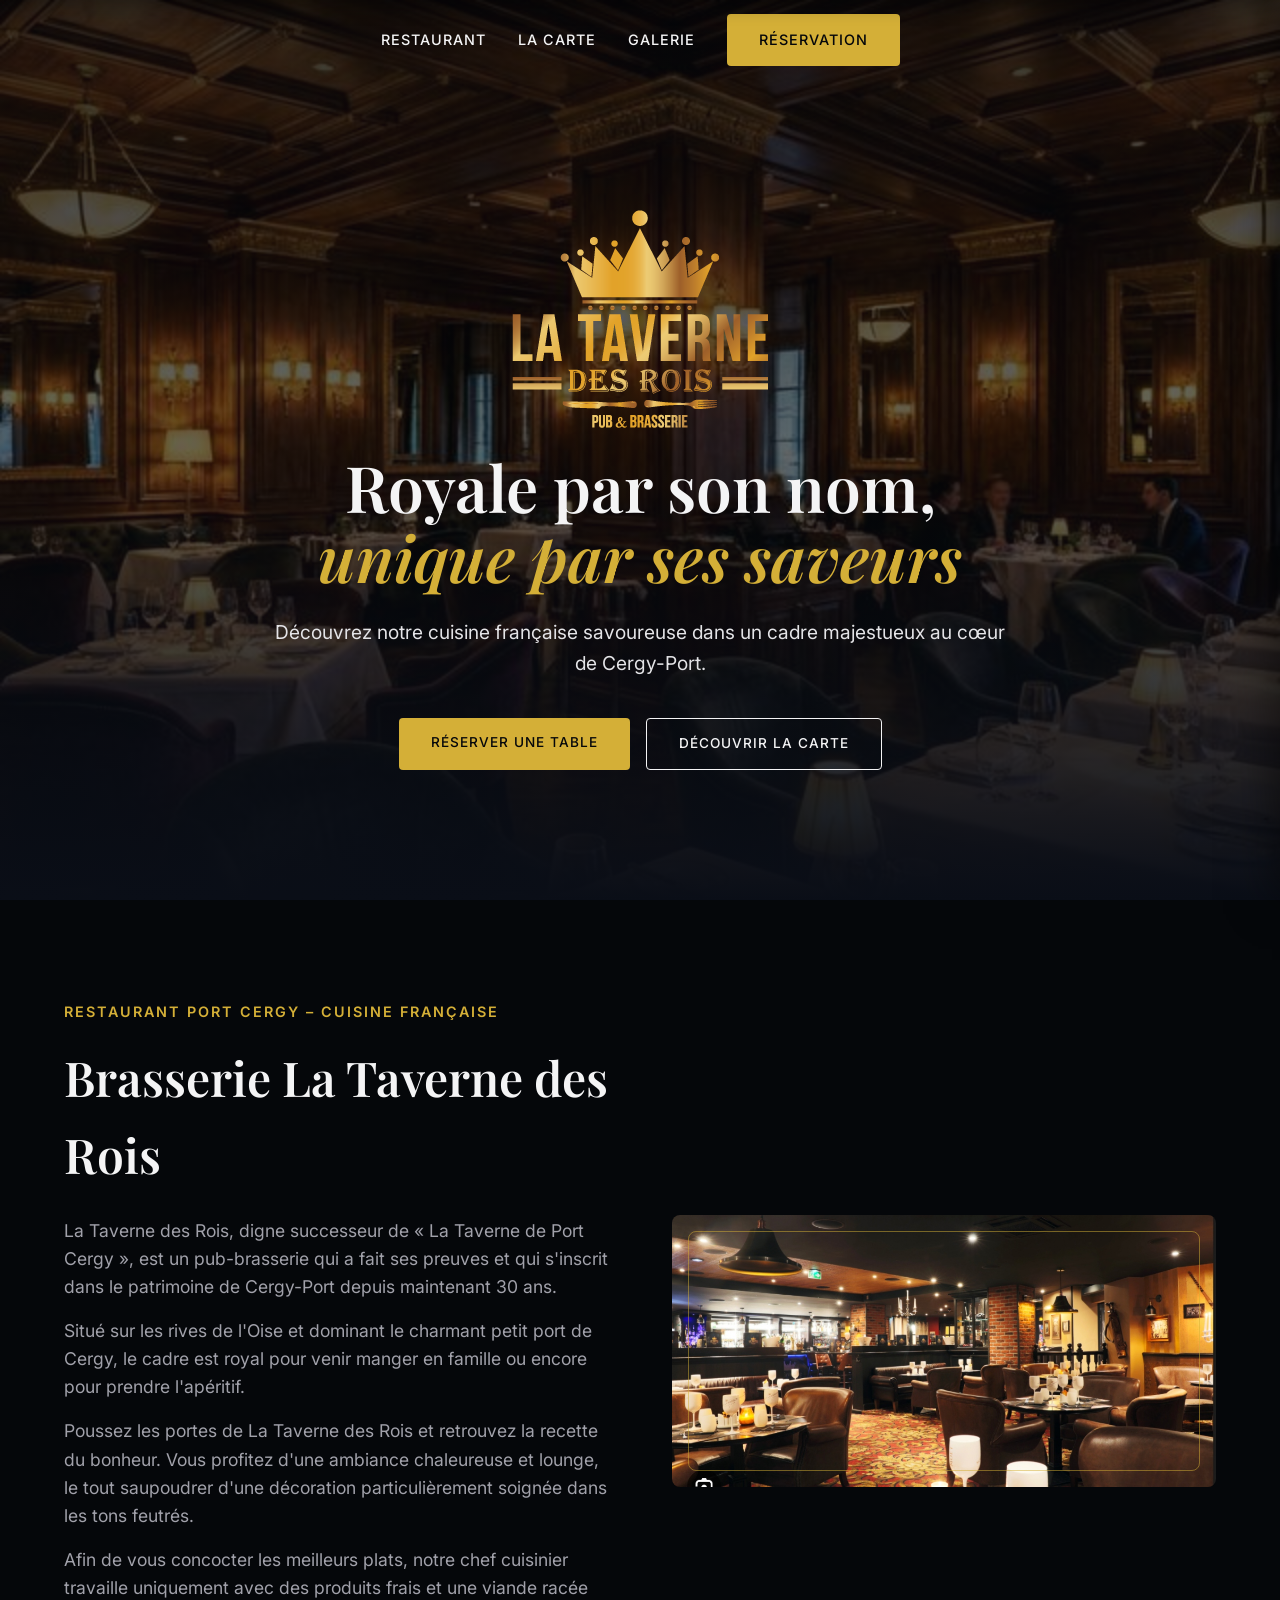
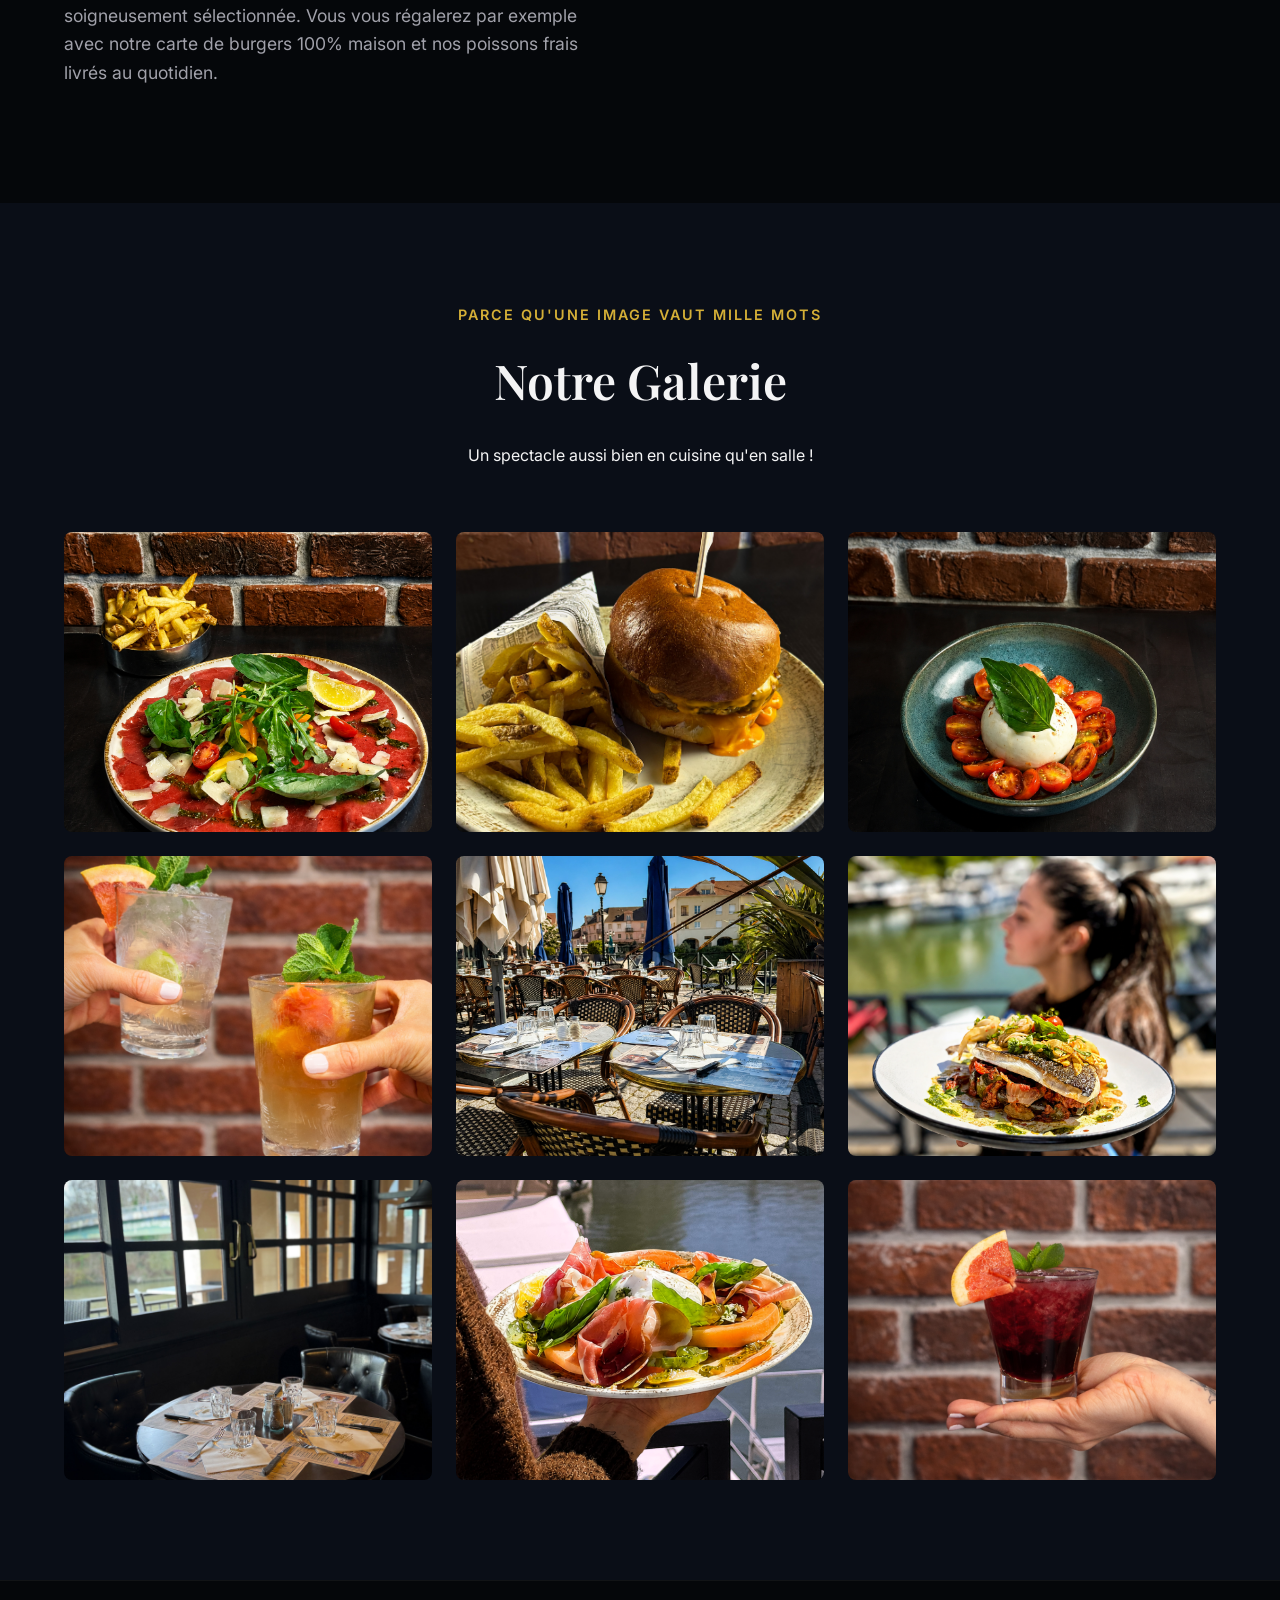
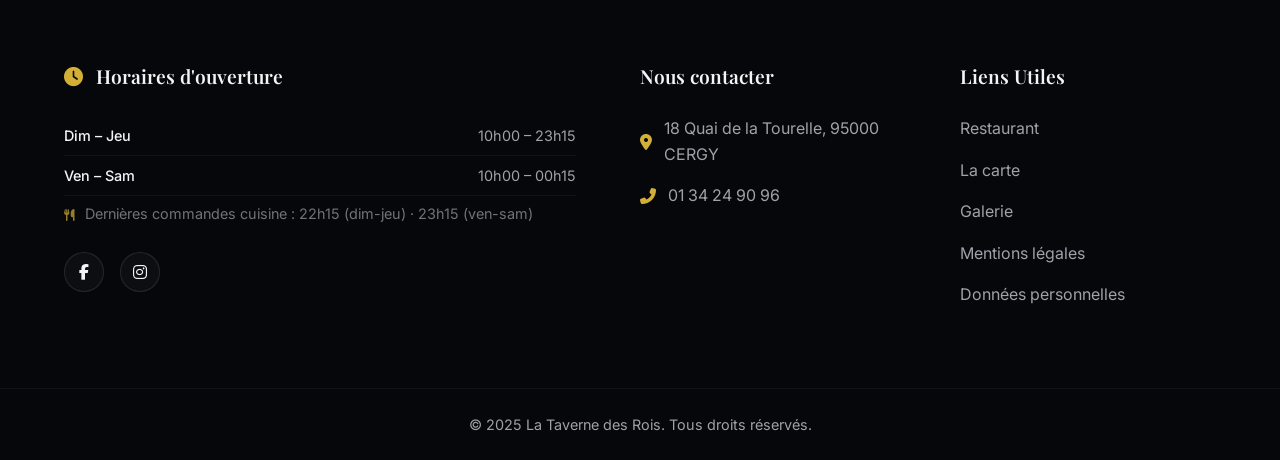
==== commit 17c912a9: "Fix: héberger le PDF menu localement (ancien WordPress inaccessible)" ====
--- a/index.html
+++ b/index.html
@@ -130,7 +130,7 @@
             <nav class="desktop-nav">
                 <ul>
                     <li><a href="#restaurant" data-cms-link="nav-desktop-1">Restaurant</a></li>
-                    <li><a href="https://latavernedesrois.fr/wp-content/uploads/2025/02/Menu-25x33-AH-2025-1.pdf" target="_blank" data-cms-link="nav-desktop-2">La carte</a></li>
+                    <li><a href="assets/menu-la-taverne-des-rois.pdf" target="_blank" data-cms-link="nav-desktop-2">La carte</a></li>
                     <li><a href="#galerie" data-cms-link="nav-desktop-3">Galerie</a></li>
                     <li><a href="#" class="open-reservation-modal btn-primary" data-cms-link="nav-desktop-btn">Réservation</a></li>
                 </ul>
@@ -148,7 +148,7 @@
             <button class="close-mobile-nav"><i class="fas fa-times"></i></button>
             <ul>
                 <li><a href="#restaurant" data-cms-link="nav-mobile-1">Restaurant</a></li>
-                <li><a href="https://latavernedesrois.fr/wp-content/uploads/2025/02/Menu-25x33-AH-2025-1.pdf" target="_blank" data-cms-link="nav-mobile-2">La carte</a></li>
+                <li><a href="assets/menu-la-taverne-des-rois.pdf" target="_blank" data-cms-link="nav-mobile-2">La carte</a></li>
                 <li><a href="#galerie" data-cms-link="nav-mobile-3">Galerie</a></li>
                 <li><a href="#" class="open-reservation-modal btn-primary" data-cms-link="nav-mobile-btn">Réservation</a></li>
             </ul>
@@ -168,7 +168,7 @@
                 de Cergy-Port.</p>
             <div class="hero-buttons fade-in-up delay-3">
                 <a href="#" class="btn-primary open-reservation-modal" data-cms-link="hero-btn-1">Réserver une table</a>
-                <a href="https://latavernedesrois.fr/wp-content/uploads/2025/02/Menu-25x33-AH-2025-1.pdf" target="_blank" class="btn-secondary" data-cms-link="hero-btn-2">Découvrir la carte</a>
+                <a href="assets/menu-la-taverne-des-rois.pdf" target="_blank" class="btn-secondary" data-cms-link="hero-btn-2">Découvrir la carte</a>
             </div>
         </div>
     </section>
@@ -277,7 +277,7 @@
                 <h4>Liens Utiles</h4>
                 <ul>
                     <li><a href="#restaurant" data-cms-link="footer-link-1">Restaurant</a></li>
-                    <li><a href="https://latavernedesrois.fr/wp-content/uploads/2025/02/Menu-25x33-AH-2025-1.pdf" target="_blank" data-cms-link="footer-link-2">La carte</a></li>
+                    <li><a href="assets/menu-la-taverne-des-rois.pdf" target="_blank" data-cms-link="footer-link-2">La carte</a></li>
                     <li><a href="#galerie" data-cms-link="footer-link-3">Galerie</a></li>
                     <li><a href="#" data-cms-link="footer-link-4">Mentions légales</a></li>
                     <li><a href="#" data-cms-link="footer-link-5">Données personnelles</a></li>
